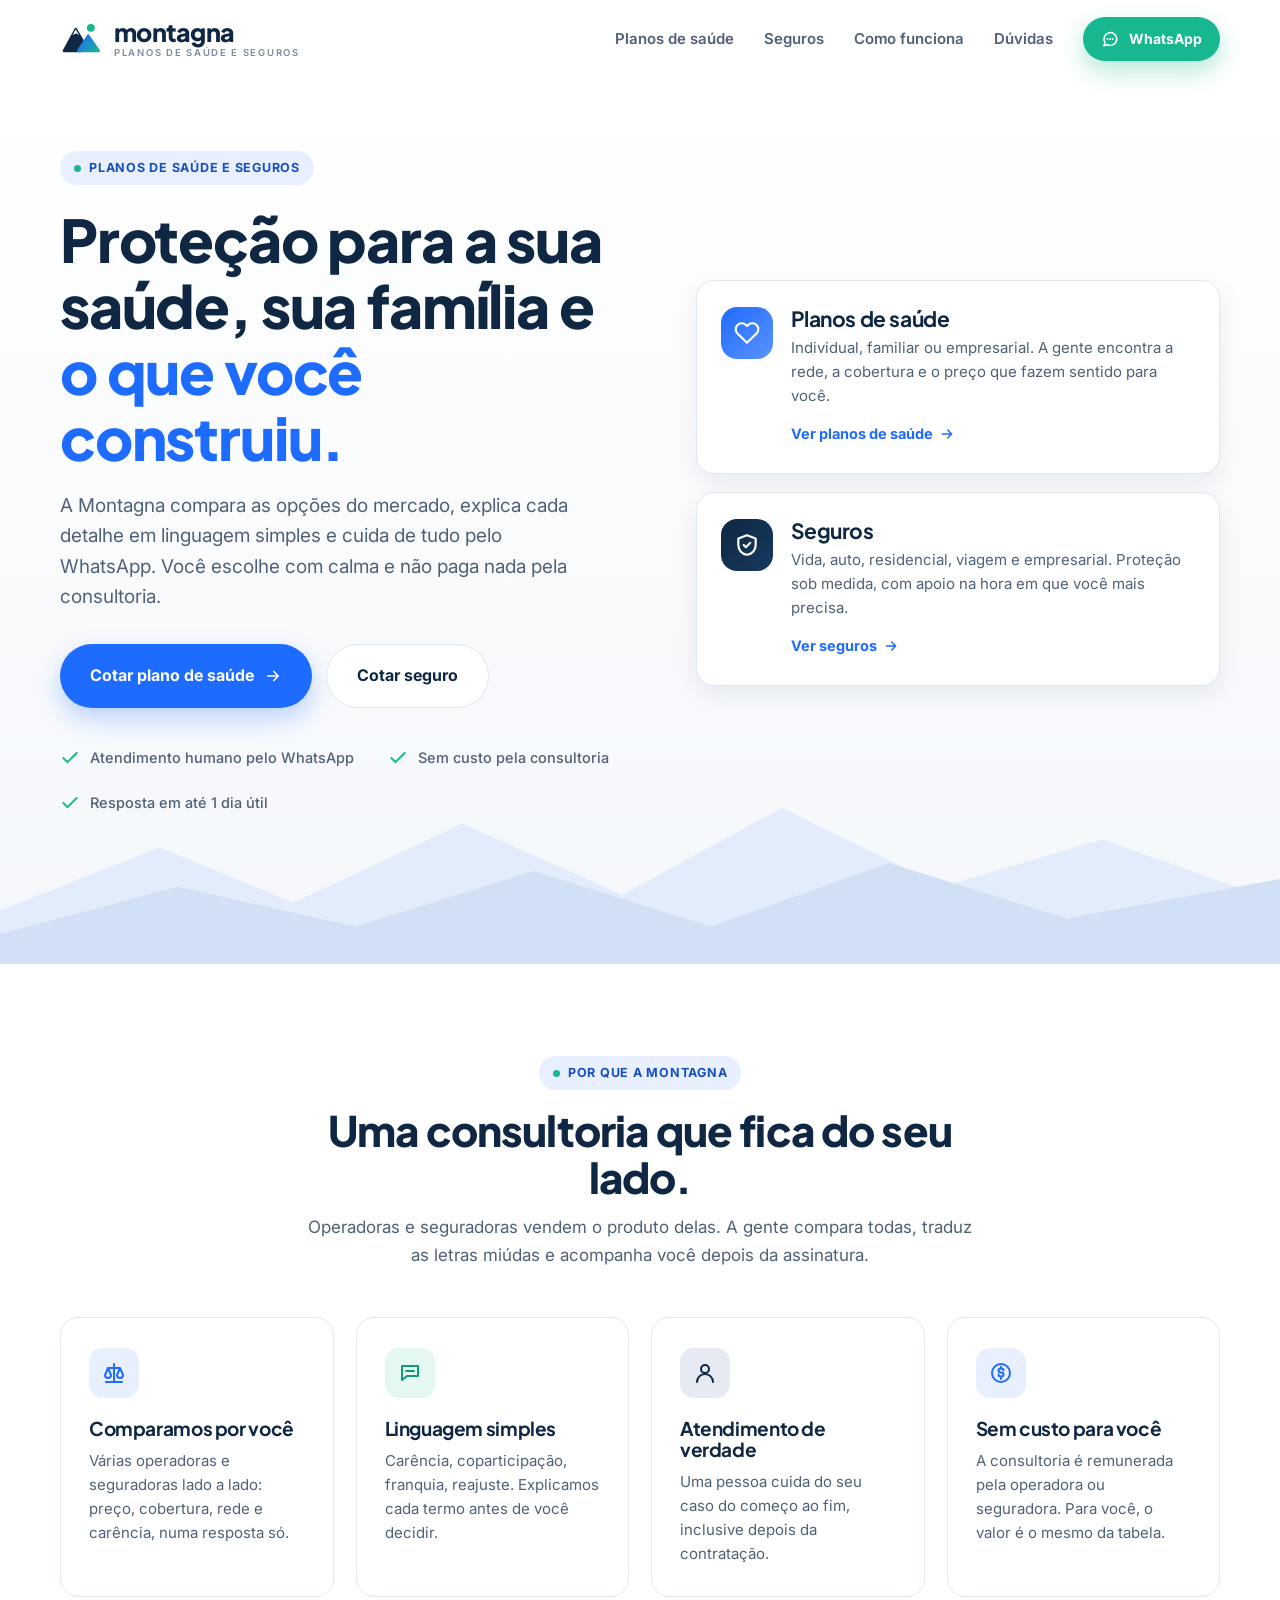
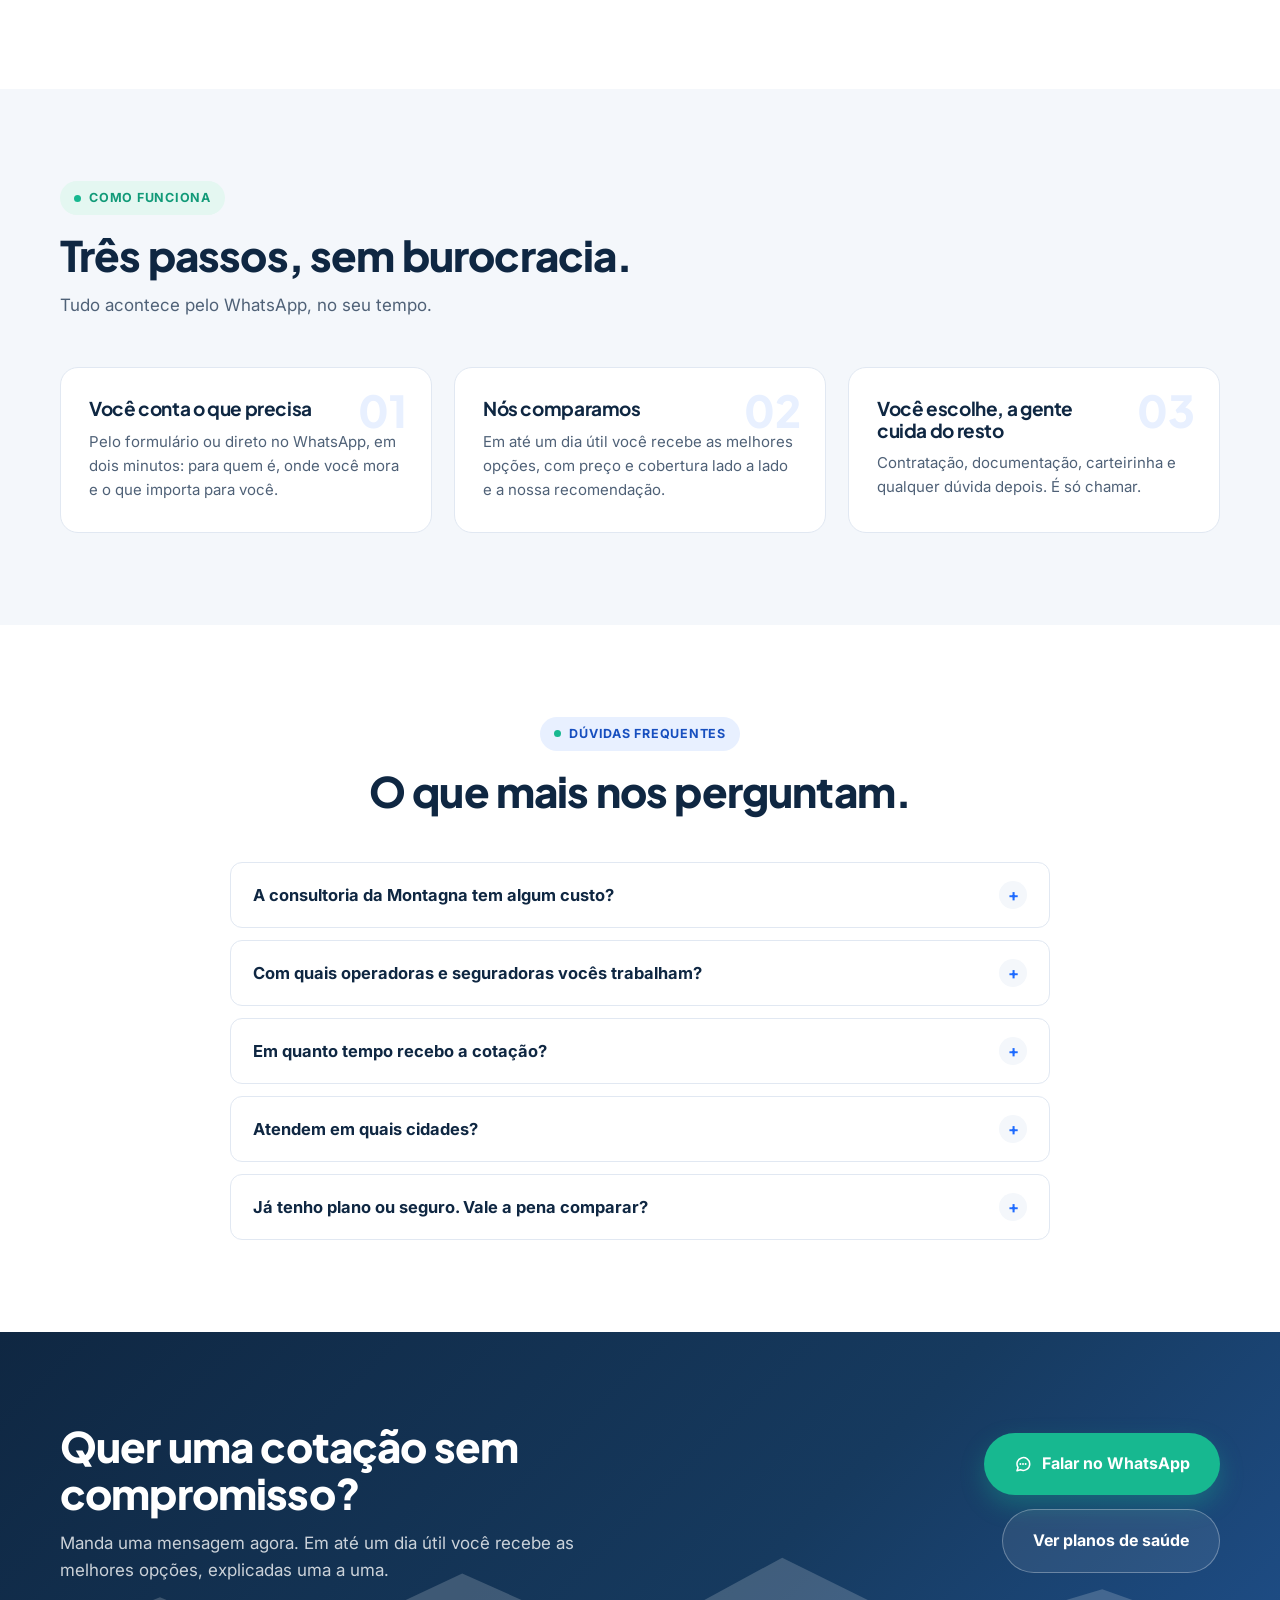
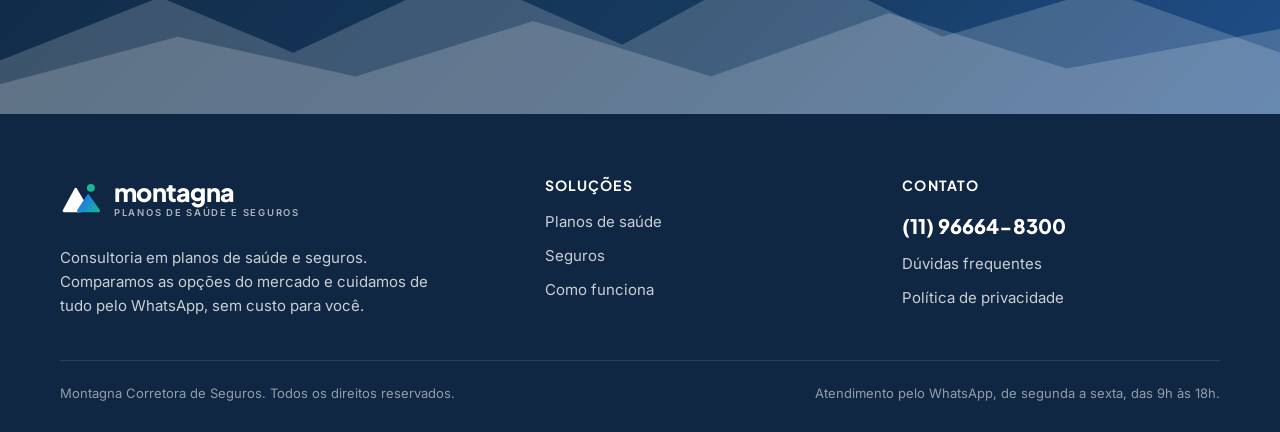
==== index.html @ b4730256 "Site da Montagna: home, planos de saude, seguros, privacidade e logo Site de vendas de planos de sau" ====
<!DOCTYPE html>
<html lang="pt-BR">
<head>
  <meta charset="UTF-8">
  <meta name="viewport" content="width=device-width, initial-scale=1">
  <title>Montagna | Planos de saúde e seguros</title>
  <meta name="description" content="A Montagna compara planos de saúde e seguros das principais operadoras e seguradoras, explica cada detalhe e cuida de tudo pelo WhatsApp. Sem custo pela consultoria.">
  <link rel="icon" href="favicon.svg" type="image/svg+xml">
  <meta property="og:type" content="website">
  <meta property="og:locale" content="pt_BR">
  <meta property="og:site_name" content="Montagna">
  <meta property="og:title" content="Montagna | Planos de saúde e seguros">
  <meta property="og:description" content="Comparamos as opções do mercado, explicamos cada detalhe e cuidamos de tudo pelo WhatsApp. Sem custo pela consultoria.">
  <meta property="og:image" content="img/og.png">
  <link rel="preconnect" href="https://fonts.googleapis.com">
  <link rel="preconnect" href="https://fonts.gstatic.com" crossorigin>
  <link href="https://fonts.googleapis.com/css2?family=Plus+Jakarta+Sans:wght@600;700;800&family=Inter:wght@400;500;600;700&display=swap" rel="stylesheet">
  <link rel="stylesheet" href="estilo.css">
</head>
<body>

<svg width="0" height="0" style="position:absolute" aria-hidden="true">
  <defs>
    <linearGradient id="mg" x1="30" y1="26" x2="60" y2="52" gradientUnits="userSpaceOnUse"><stop offset="0" stop-color="#1E6BFF"/><stop offset="1" stop-color="#17B890"/></linearGradient>
    <symbol id="marca" viewBox="0 0 64 64"><circle cx="47" cy="15" r="6" fill="#17B890"/><path d="M6 50 L24 17 L38 41 L32 50 Z" fill="currentColor" stroke="currentColor" stroke-width="4" stroke-linejoin="round"/><path d="M28 50 L43 27 L59 50 Z" fill="url(#mg)" stroke="url(#mg)" stroke-width="4" stroke-linejoin="round"/><path d="M24 17 L29 26 L24.5 23.5 L19 26 Z" fill="#FFFFFF" opacity="0.92"/></symbol>
    <symbol id="i-check" viewBox="0 0 24 24"><path d="M20 6 9 17l-5-5" fill="none" stroke="currentColor" stroke-width="2.4" stroke-linecap="round" stroke-linejoin="round"/></symbol>
    <symbol id="i-seta" viewBox="0 0 24 24"><path d="M5 12h14M13 6l6 6-6 6" fill="none" stroke="currentColor" stroke-width="2.2" stroke-linecap="round" stroke-linejoin="round"/></symbol>
    <symbol id="i-chat" viewBox="0 0 24 24"><path d="M21 12a8.5 8.5 0 0 1-12.4 7.6L4 21l1.4-4.3A8.5 8.5 0 1 1 21 12z" fill="none" stroke="currentColor" stroke-width="2" stroke-linecap="round" stroke-linejoin="round"/><path d="M8.5 12h.01M12 12h.01M15.5 12h.01" stroke="currentColor" stroke-width="2.6" stroke-linecap="round"/></symbol>
    <symbol id="i-coracao" viewBox="0 0 24 24"><path d="M20.8 4.6a5.5 5.5 0 0 0-7.8 0L12 5.6l-1-1a5.5 5.5 0 0 0-7.8 7.8l1 1L12 21l7.8-7.6 1-1a5.5 5.5 0 0 0 0-7.8z" fill="none" stroke="currentColor" stroke-width="2" stroke-linecap="round" stroke-linejoin="round"/></symbol>
    <symbol id="i-escudo" viewBox="0 0 24 24"><path d="M12 3l8 3v6c0 5-3.5 8.5-8 9-4.5-.5-8-4-8-9V6z" fill="none" stroke="currentColor" stroke-width="2" stroke-linejoin="round"/><path d="M9 12l2 2 4-4" fill="none" stroke="currentColor" stroke-width="2" stroke-linecap="round" stroke-linejoin="round"/></symbol>
    <symbol id="i-balanca" viewBox="0 0 24 24"><path d="M12 3v18M4 21h16M6 7h12M6 7l-3 7a3 3 0 0 0 6 0zM18 7l-3 7a3 3 0 0 0 6 0z" fill="none" stroke="currentColor" stroke-width="2" stroke-linecap="round" stroke-linejoin="round"/></symbol>
    <symbol id="i-fala" viewBox="0 0 24 24"><path d="M4 5h16v10H9l-5 4z" fill="none" stroke="currentColor" stroke-width="2" stroke-linejoin="round"/><path d="M8 10h8" stroke="currentColor" stroke-width="2" stroke-linecap="round"/></symbol>
    <symbol id="i-pessoa" viewBox="0 0 24 24"><circle cx="12" cy="8" r="4" fill="none" stroke="currentColor" stroke-width="2"/><path d="M4 21a8 8 0 0 1 16 0" fill="none" stroke="currentColor" stroke-width="2" stroke-linecap="round"/></symbol>
    <symbol id="i-moeda" viewBox="0 0 24 24"><circle cx="12" cy="12" r="9" fill="none" stroke="currentColor" stroke-width="2"/><path d="M14.5 9.5c0-1.1-1.1-2-2.5-2s-2.5.9-2.5 2 1.1 2 2.5 2 2.5.9 2.5 2-1.1 2-2.5 2-2.5-.9-2.5-2M12 6v1.5M12 16.5V18" fill="none" stroke="currentColor" stroke-width="2" stroke-linecap="round"/></symbol>
  </defs>
</svg>

<header class="topo" id="topo">
  <div class="dentro topo-dentro">
    <a class="logo" href="index.html" aria-label="Montagna, início"><svg class="logo-marca"><use href="#marca"/></svg><span class="logo-nome">montagna<small>planos de saúde e seguros</small></span></a>
    <nav class="menu" id="menu" aria-label="Principal">
      <a href="planos-de-saude.html">Planos de saúde</a>
      <a href="seguros.html">Seguros</a>
      <a href="#como-funciona">Como funciona</a>
      <a href="#duvidas">Dúvidas</a>
      <a class="botao botao-verde" href="#" data-whats data-mensagem="Olá! Vim pelo site da Montagna e quero uma cotação."><svg><use href="#i-chat"/></svg>WhatsApp</a>
    </nav>
    <button class="menu-botao" id="menuBotao" aria-expanded="false" aria-controls="menu" aria-label="Abrir menu"><span></span><span></span><span></span></button>
  </div>
</header>

<main>
  <section class="abertura">
    <div class="dentro abertura-dentro">
      <div>
        <span class="etiqueta">Planos de saúde e seguros</span>
        <h1>Proteção para a sua saúde, sua família e <em>o que você construiu.</em></h1>
        <p class="apoio">A Montagna compara as opções do mercado, explica cada detalhe em linguagem simples e cuida de tudo pelo WhatsApp. Você escolhe com calma e não paga nada pela consultoria.</p>
        <div class="acoes">
          <a class="botao botao-azul botao-grande" href="planos-de-saude.html">Cotar plano de saúde <svg><use href="#i-seta"/></svg></a>
          <a class="botao botao-claro botao-grande" href="seguros.html">Cotar seguro</a>
        </div>
        <div class="provas">
          <span class="prova"><svg><use href="#i-check"/></svg>Atendimento humano pelo WhatsApp</span>
          <span class="prova"><svg><use href="#i-check"/></svg>Sem custo pela consultoria</span>
          <span class="prova"><svg><use href="#i-check"/></svg>Resposta em até 1 dia útil</span>
        </div>
      </div>
      <div class="caminhos">
        <a class="caminho saude sobe" href="planos-de-saude.html">
          <span class="caminho-icone"><svg><use href="#i-coracao"/></svg></span>
          <h3>Planos de saúde</h3>
          <p>Individual, familiar ou empresarial. A gente encontra a rede, a cobertura e o preço que fazem sentido para você.</p>
          <span class="ir">Ver planos de saúde <svg><use href="#i-seta"/></svg></span>
        </a>
        <a class="caminho seguros sobe" href="seguros.html">
          <span class="caminho-icone"><svg><use href="#i-escudo"/></svg></span>
          <h3>Seguros</h3>
          <p>Vida, auto, residencial, viagem e empresarial. Proteção sob medida, com apoio na hora em que você mais precisa.</p>
          <span class="ir">Ver seguros <svg><use href="#i-seta"/></svg></span>
        </a>
      </div>
    </div>
    <svg class="montanhas" viewBox="0 0 1440 240" preserveAspectRatio="none" aria-hidden="true"><path d="M0 240V170L180 90l150 70 190-100 180 90 180-110 180 100 180-60 200 80v80z" fill="#E3ECFA"/><path d="M0 240v-40l200-60 200 50 200-70 200 70 200-80 200 70 240-50v110z" fill="#D2E0F6"/></svg>
  </section>

  <section class="secao" id="por-que">
    <div class="dentro">
      <div class="cabeca centro sobe">
        <span class="etiqueta">Por que a Montagna</span>
        <h2>Uma consultoria que fica do seu lado.</h2>
        <p>Operadoras e seguradoras vendem o produto delas. A gente compara todas, traduz as letras miúdas e acompanha você depois da assinatura.</p>
      </div>
      <div class="grade-4">
        <article class="cartao sobe"><span class="cartao-icone"><svg><use href="#i-balanca"/></svg></span><h3>Comparamos por você</h3><p>Várias operadoras e seguradoras lado a lado: preço, cobertura, rede e carência, numa resposta só.</p></article>
        <article class="cartao sobe"><span class="cartao-icone verde"><svg><use href="#i-fala"/></svg></span><h3>Linguagem simples</h3><p>Carência, coparticipação, franquia, reajuste. Explicamos cada termo antes de você decidir.</p></article>
        <article class="cartao sobe"><span class="cartao-icone navy"><svg><use href="#i-pessoa"/></svg></span><h3>Atendimento de verdade</h3><p>Uma pessoa cuida do seu caso do começo ao fim, inclusive depois da contratação.</p></article>
        <article class="cartao sobe"><span class="cartao-icone"><svg><use href="#i-moeda"/></svg></span><h3>Sem custo para você</h3><p>A consultoria é remunerada pela operadora ou seguradora. Para você, o valor é o mesmo da tabela.</p></article>
      </div>
    </div>
  </section>

  <section class="secao neve" id="como-funciona">
    <div class="dentro">
      <div class="cabeca sobe">
        <span class="etiqueta verde">Como funciona</span>
        <h2>Três passos, sem burocracia.</h2>
        <p>Tudo acontece pelo WhatsApp, no seu tempo.</p>
      </div>
      <div class="passos">
        <article class="passo sobe"><h3>Você conta o que precisa</h3><p>Pelo formulário ou direto no WhatsApp, em dois minutos: para quem é, onde você mora e o que importa para você.</p></article>
        <article class="passo sobe"><h3>Nós comparamos</h3><p>Em até um dia útil você recebe as melhores opções, com preço e cobertura lado a lado e a nossa recomendação.</p></article>
        <article class="passo sobe"><h3>Você escolhe, a gente cuida do resto</h3><p>Contratação, documentação, carteirinha e qualquer dúvida depois. É só chamar.</p></article>
      </div>
    </div>
  </section>

  <section class="secao" id="duvidas">
    <div class="dentro">
      <div class="cabeca centro sobe">
        <span class="etiqueta">Dúvidas frequentes</span>
        <h2>O que mais nos perguntam.</h2>
      </div>
      <div class="faq sobe">
        <details><summary>A consultoria da Montagna tem algum custo?</summary><p>Não. Somos remunerados pela operadora ou seguradora quando você contrata, e o valor para você é o mesmo da tabela. Comparar, tirar dúvidas e receber a cotação não custa nada.</p></details>
        <details><summary>Com quais operadoras e seguradoras vocês trabalham?</summary><p>Com as principais do mercado, nacionais e regionais. Na cotação mostramos as que fazem sentido para a sua cidade, o seu perfil e o seu orçamento.</p></details>
        <details><summary>Em quanto tempo recebo a cotação?</summary><p>Em até um dia útil depois que você manda as informações. Casos empresariais com muitas vidas podem levar um pouco mais, e avisamos antes.</p></details>
        <details><summary>Atendem em quais cidades?</summary><p>O atendimento é pelo WhatsApp, para todo o Brasil. As opções de plano de saúde dependem da rede disponível na sua região, e isso já entra na comparação.</p></details>
        <details><summary>Já tenho plano ou seguro. Vale a pena comparar?</summary><p>Quase sempre. Em plano de saúde a portabilidade de carências permite trocar sem cumprir tudo de novo, e em seguros a renovação é o melhor momento para cotar em outras seguradoras.</p></details>
      </div>
    </div>
  </section>

  <section class="chamada">
    <div class="dentro chamada-dentro">
      <div>
        <h2>Quer uma cotação sem compromisso?</h2>
        <p>Manda uma mensagem agora. Em até um dia útil você recebe as melhores opções, explicadas uma a uma.</p>
      </div>
      <div class="acoes">
        <a class="botao botao-verde botao-grande" href="#" data-whats data-mensagem="Olá! Vim pelo site da Montagna e quero uma cotação."><svg><use href="#i-chat"/></svg>Falar no WhatsApp</a>
        <a class="botao botao-claro botao-grande" href="planos-de-saude.html">Ver planos de saúde</a>
      </div>
    </div>
    <svg class="montanhas" viewBox="0 0 1440 240" preserveAspectRatio="none" aria-hidden="true"><path d="M0 240V170L180 90l150 70 190-100 180 90 180-110 180 100 180-60 200 80v80z" fill="#fff"/><path d="M0 240v-40l200-60 200 50 200-70 200 70 200-80 200 70 240-50v110z" fill="#fff"/></svg>
  </section>
</main>

<footer class="rodape">
  <div class="dentro">
    <div class="rodape-dentro">
      <div class="rodape-marca">
        <a class="logo clara" href="index.html" aria-label="Montagna, início"><svg class="logo-marca" style="color:#fff"><use href="#marca"/></svg><span class="logo-nome">montagna<small>planos de saúde e seguros</small></span></a>
        <p>Consultoria em planos de saúde e seguros. Comparamos as opções do mercado e cuidamos de tudo pelo WhatsApp, sem custo para você.</p>
      </div>
      <div class="rodape-col">
        <h4>Soluções</h4>
        <a href="planos-de-saude.html">Planos de saúde</a>
        <a href="seguros.html">Seguros</a>
        <a href="index.html#como-funciona">Como funciona</a>
      </div>
      <div class="rodape-col">
        <h4>Contato</h4>
        <a class="tel" href="#" data-whats data-mensagem="Olá! Vim pelo site da Montagna." data-telefone>(11) 96664-8300</a>
        <a href="index.html#duvidas">Dúvidas frequentes</a>
        <a href="privacidade.html">Política de privacidade</a>
      </div>
    </div>
    <div class="rodape-pe">
      <p>Montagna Corretora de Seguros. Todos os direitos reservados.</p>
      <p>Atendimento pelo WhatsApp, de segunda a sexta, das 9h às 18h.</p>
    </div>
  </div>
</footer>

<a class="whats-fixo" href="#" data-whats data-mensagem="Olá! Vim pelo site da Montagna e quero uma cotação." aria-label="Falar no WhatsApp"><svg><use href="#i-chat"/></svg><span>Falar no WhatsApp</span></a>

<script src="script.js" defer></script>
</body>
</html>
---- estilo.css ----
/* Montagna: planos de saude e seguros. Folha unica para as quatro paginas.
   Paleta: montanha (navy) para confianca, azul para o ceu, verde-agua para o "sim" (WhatsApp, acoes). */
:root {
  --navy: #0F2742;
  --navy-2: #163A5F;
  --azul: #1E6BFF;
  --azul-escuro: #174FBF;
  --azul-claro: #E8F0FF;
  --verde: #17B890;
  --verde-escuro: #119A78;
  --verde-claro: #E4F7F1;
  --neve: #F4F7FB;
  --branco: #FFFFFF;
  --texto: #122033;
  --texto-2: #4F6177;
  --texto-3: #7C8BA0;
  --linha: #E1E8F2;
  --raio: 18px;
  --raio-p: 12px;
  --sombra: 0 20px 50px rgba(15, 39, 66, 0.10);
  --sombra-p: 0 8px 24px rgba(15, 39, 66, 0.08);
  --largura: 1160px;
  --titulo: 'Plus Jakarta Sans', system-ui, sans-serif;
  --corpo: 'Inter', system-ui, sans-serif;
}
* { box-sizing: border-box; }
html { scroll-behavior: smooth; -webkit-text-size-adjust: 100%; }
body { margin: 0; font-family: var(--corpo); color: var(--texto); background: var(--branco); line-height: 1.6; overflow-x: hidden; }
img, svg { display: block; max-width: 100%; }
a { color: inherit; }
h1, h2, h3, h4 { font-family: var(--titulo); letter-spacing: -0.02em; line-height: 1.12; margin: 0; }
p { margin: 0; }
.dentro { width: min(var(--largura), calc(100% - 40px)); margin: 0 auto; }
.visualmente-oculto { position: absolute; width: 1px; height: 1px; overflow: hidden; clip: rect(0 0 0 0); white-space: nowrap; }

/* ---------- botoes ---------- */
.botao { display: inline-flex; align-items: center; justify-content: center; gap: 10px; padding: 15px 24px; border-radius: 999px; font-weight: 700; font-size: 15px; text-decoration: none; border: 0; cursor: pointer; font-family: var(--corpo); transition: transform 0.2s ease, box-shadow 0.2s ease, background 0.2s ease; white-space: nowrap; }
.botao svg { width: 18px; height: 18px; }
.botao:hover { transform: translateY(-2px); }
.botao-verde { background: var(--verde); color: #fff; box-shadow: 0 10px 24px rgba(23, 184, 144, 0.32); }
.botao-verde:hover { background: var(--verde-escuro); }
.botao-azul { background: var(--azul); color: #fff; box-shadow: 0 10px 24px rgba(30, 107, 255, 0.28); }
.botao-azul:hover { background: var(--azul-escuro); }
.botao-navy { background: var(--navy); color: #fff; }
.botao-navy:hover { background: var(--navy-2); }
.botao-claro { background: var(--branco); color: var(--navy); border: 1.5px solid var(--linha); }
.botao-claro:hover { border-color: var(--azul); color: var(--azul); }
.botao-grande { padding: 18px 30px; font-size: 16px; }

/* ---------- topo ---------- */
.topo { position: sticky; top: 0; z-index: 50; background: rgba(255, 255, 255, 0.88); backdrop-filter: blur(14px); -webkit-backdrop-filter: blur(14px); border-bottom: 1px solid transparent; transition: border-color 0.3s ease; }
.topo.rolou { border-bottom-color: var(--linha); }
.topo-dentro { display: flex; align-items: center; justify-content: space-between; gap: 24px; height: 78px; }
.logo { display: inline-flex; align-items: center; gap: 12px; text-decoration: none; color: var(--navy); }
.logo-marca { width: 42px; height: 42px; flex: none; }
.logo-nome { font-family: var(--titulo); font-weight: 800; font-size: 25px; letter-spacing: -0.03em; line-height: 1; display: flex; flex-direction: column; gap: 3px; }
.logo-nome small { font-family: var(--corpo); font-weight: 600; font-size: 9.5px; letter-spacing: 0.18em; text-transform: uppercase; color: var(--texto-3); }
.logo.clara { color: #fff; } .logo.clara .logo-nome small { color: rgba(255, 255, 255, 0.65); }
.menu { display: flex; align-items: center; gap: 30px; }
.menu > a:not(.botao) { text-decoration: none; font-weight: 600; font-size: 15px; color: var(--texto-2); padding: 6px 0; position: relative; }
.menu > a:not(.botao)::after { content: ''; position: absolute; left: 0; right: 0; bottom: 0; height: 2px; border-radius: 2px; background: var(--azul); transform: scaleX(0); transition: transform 0.25s ease; transform-origin: left; }
.menu > a:not(.botao):hover::after, .menu > a.ativo::after { transform: scaleX(1); }
.menu > a.ativo { color: var(--navy); }
.menu .botao { padding: 11px 18px; font-size: 14px; }
.menu-botao { display: none; width: 44px; height: 44px; border: 1.5px solid var(--linha); background: #fff; border-radius: 12px; cursor: pointer; flex-direction: column; align-items: center; justify-content: center; gap: 5px; }
.menu-botao span { width: 20px; height: 2px; background: var(--navy); border-radius: 2px; transition: 0.3s ease; }
.menu-botao[aria-expanded="true"] span:nth-child(1) { transform: translateY(7px) rotate(45deg); }
.menu-botao[aria-expanded="true"] span:nth-child(2) { opacity: 0; }
.menu-botao[aria-expanded="true"] span:nth-child(3) { transform: translateY(-7px) rotate(-45deg); }

/* ---------- abertura ---------- */
.abertura { position: relative; background: linear-gradient(180deg, #FFFFFF 0%, var(--neve) 100%); overflow: hidden; }
.abertura-dentro { display: grid; grid-template-columns: 1.05fr 0.95fr; gap: 56px; align-items: center; padding: 72px 0 150px; position: relative; z-index: 2; }
.etiqueta { display: inline-flex; align-items: center; gap: 8px; padding: 7px 14px; border-radius: 999px; background: var(--azul-claro); color: var(--azul-escuro); font-weight: 700; font-size: 12.5px; letter-spacing: 0.06em; text-transform: uppercase; }
.etiqueta::before { content: ''; width: 7px; height: 7px; border-radius: 50%; background: var(--verde); }
.etiqueta.verde { background: var(--verde-claro); color: var(--verde-escuro); }
.abertura h1 { font-size: clamp(38px, 4.6vw, 60px); font-weight: 800; margin: 22px 0 20px; color: var(--navy); }
.abertura h1 em { font-style: normal; color: var(--azul); }
.abertura .apoio { font-size: 19px; color: var(--texto-2); max-width: 540px; }
.acoes { display: flex; flex-wrap: wrap; gap: 14px; margin-top: 32px; }
.provas { display: flex; flex-wrap: wrap; gap: 22px 34px; margin-top: 38px; }
.prova { display: flex; align-items: center; gap: 10px; font-size: 14.5px; color: var(--texto-2); font-weight: 500; }
.prova svg { width: 20px; height: 20px; color: var(--verde); flex: none; }
.montanhas { position: absolute; left: 0; right: 0; bottom: -2px; width: 100%; height: 190px; z-index: 1; pointer-events: none; }

/* cartoes de caminho na home */
.caminhos { display: grid; gap: 18px; }
.caminho { position: relative; display: block; text-decoration: none; color: inherit; background: #fff; border: 1.5px solid var(--linha); border-radius: var(--raio); padding: 26px 26px 26px 94px; box-shadow: var(--sombra-p); transition: transform 0.25s ease, box-shadow 0.25s ease, border-color 0.25s ease; }
.caminho:hover { transform: translateY(-4px); box-shadow: var(--sombra); border-color: transparent; }
.caminho-icone { position: absolute; left: 24px; top: 26px; width: 52px; height: 52px; border-radius: 16px; display: grid; place-items: center; color: #fff; }
.caminho-icone svg { width: 26px; height: 26px; }
.caminho.saude .caminho-icone { background: linear-gradient(135deg, var(--azul), #5B93FF); }
.caminho.seguros .caminho-icone { background: linear-gradient(135deg, var(--navy), var(--navy-2)); }
.caminho h3 { font-size: 21px; color: var(--navy); margin-bottom: 6px; }
.caminho p { color: var(--texto-2); font-size: 15px; }
.caminho .ir { display: inline-flex; align-items: center; gap: 6px; margin-top: 14px; font-weight: 700; color: var(--azul); font-size: 14.5px; }
.caminho .ir svg { width: 16px; height: 16px; transition: transform 0.25s ease; }
.caminho:hover .ir svg { transform: translateX(4px); }

/* ---------- secoes ---------- */
.secao { padding: 92px 0; }
.secao.neve { background: var(--neve); }
.cabeca { max-width: 680px; margin-bottom: 48px; }
.cabeca.centro { margin-left: auto; margin-right: auto; text-align: center; }
.cabeca h2 { font-size: clamp(28px, 3.4vw, 42px); font-weight: 800; color: var(--navy); margin: 16px 0 14px; }
.cabeca p { font-size: 17px; color: var(--texto-2); }
.grade-3 { display: grid; grid-template-columns: repeat(3, 1fr); gap: 22px; }
.grade-4 { display: grid; grid-template-columns: repeat(4, 1fr); gap: 22px; }
.grade-2 { display: grid; grid-template-columns: repeat(2, 1fr); gap: 22px; }
.cartao { background: #fff; border: 1.5px solid var(--linha); border-radius: var(--raio); padding: 30px 28px; transition: transform 0.25s ease, box-shadow 0.25s ease; }
.cartao:hover { transform: translateY(-4px); box-shadow: var(--sombra-p); }
.cartao-icone { width: 50px; height: 50px; border-radius: 14px; background: var(--azul-claro); color: var(--azul); display: grid; place-items: center; margin-bottom: 20px; }
.cartao-icone.verde { background: var(--verde-claro); color: var(--verde-escuro); }
.cartao-icone.navy { background: #E6EBF3; color: var(--navy); }
.cartao-icone svg { width: 24px; height: 24px; }
.cartao h3 { font-size: 19px; color: var(--navy); margin-bottom: 10px; }
.cartao p { color: var(--texto-2); font-size: 15px; }
.cartao ul { margin: 14px 0 0; padding-left: 18px; color: var(--texto-2); font-size: 14.5px; }
.cartao li + li { margin-top: 6px; }
.cartao .tag { display: inline-block; margin-top: 16px; padding: 5px 10px; border-radius: 8px; background: var(--neve); color: var(--texto-2); font-size: 12.5px; font-weight: 600; }

/* passos */
.passos { display: grid; grid-template-columns: repeat(3, 1fr); gap: 22px; counter-reset: passo; }
.passo { position: relative; padding: 30px 28px 30px; background: #fff; border-radius: var(--raio); border: 1.5px solid var(--linha); }
.passo::before { counter-increment: passo; content: counter(passo, decimal-leading-zero); font-family: var(--titulo); font-weight: 800; font-size: 44px; line-height: 1; color: var(--azul-claro); position: absolute; right: 24px; top: 20px; }
.passo h3 { font-size: 19px; color: var(--navy); margin-bottom: 10px; position: relative; padding-right: 72px; }
.passo p { color: var(--texto-2); font-size: 15px; position: relative; }

/* faq */
.faq { max-width: 820px; margin: 0 auto; display: flex; flex-direction: column; gap: 12px; }
.faq details { background: #fff; border: 1.5px solid var(--linha); border-radius: var(--raio-p); padding: 0 22px; }
.faq summary { list-style: none; cursor: pointer; display: flex; justify-content: space-between; align-items: center; gap: 16px; padding: 18px 0; font-weight: 700; font-size: 16.5px; color: var(--navy); }
.faq summary::-webkit-details-marker { display: none; }
.faq summary::after { content: '+'; width: 28px; height: 28px; border-radius: 50%; background: var(--neve); display: grid; place-items: center; color: var(--azul); font-weight: 700; flex: none; transition: transform 0.25s ease; }
.faq details[open] summary::after { content: '\2212'; transform: rotate(180deg); }
.faq details p { padding: 0 0 20px; color: var(--texto-2); font-size: 15.5px; }

/* chamada final */
.chamada { position: relative; overflow: hidden; background: linear-gradient(135deg, var(--navy) 0%, var(--navy-2) 60%, #1F4F8A 100%); color: #fff; }
.chamada-dentro { position: relative; z-index: 2; padding: 90px 0 130px; display: grid; grid-template-columns: 1.2fr 0.8fr; gap: 40px; align-items: center; }
.chamada h2 { font-size: clamp(28px, 3.4vw, 42px); font-weight: 800; }
.chamada p { margin-top: 14px; font-size: 17px; color: rgba(255, 255, 255, 0.78); max-width: 520px; }
.chamada .acoes { justify-content: flex-end; margin-top: 0; }
.chamada .montanhas path { opacity: 0.18; }
.chamada .botao-claro { border-color: rgba(255, 255, 255, 0.3); color: #fff; background: rgba(255, 255, 255, 0.08); }
.chamada .botao-claro:hover { background: rgba(255, 255, 255, 0.16); }

/* ---------- formulario de cotacao ---------- */
.form-cartao { background: #fff; border-radius: 22px; box-shadow: var(--sombra); padding: 30px; border: 1.5px solid var(--linha); position: relative; }
.form-cartao::before { content: ''; position: absolute; left: 30px; right: 30px; top: 0; height: 4px; border-radius: 0 0 6px 6px; background: linear-gradient(90deg, var(--azul), var(--verde)); }
.form-cartao h2 { font-size: 22px; color: var(--navy); margin: 6px 0 6px; }
.form-cartao .nota { font-size: 14px; color: var(--texto-2); margin-bottom: 20px; }
.campo { display: flex; flex-direction: column; gap: 6px; margin-bottom: 14px; }
.campo label { font-size: 13px; font-weight: 700; color: var(--texto); }
.campo input, .campo select, .campo textarea { width: 100%; font: inherit; font-size: 16px; padding: 13px 14px; border: 1.5px solid var(--linha); border-radius: 12px; background: #fff; color: var(--texto); outline: none; transition: border-color 0.2s ease, box-shadow 0.2s ease; }
.campo input:focus, .campo select:focus, .campo textarea:focus { border-color: var(--azul); box-shadow: 0 0 0 4px rgba(30, 107, 255, 0.12); }
.campo input.erro, .campo select.erro { border-color: #E0455A; }
.campo textarea { resize: vertical; min-height: 88px; }
.campos-2 { display: grid; grid-template-columns: 1fr 1fr; gap: 12px; }
.opcoes { display: grid; grid-template-columns: repeat(3, 1fr); gap: 8px; }
.opcao { position: relative; }
.opcao input { position: absolute; opacity: 0; inset: 0; }
.opcao span { display: block; text-align: center; padding: 11px 8px; border: 1.5px solid var(--linha); border-radius: 12px; font-size: 14px; font-weight: 600; color: var(--texto-2); cursor: pointer; transition: 0.2s ease; }
.opcao input:checked + span { border-color: var(--azul); background: var(--azul-claro); color: var(--azul-escuro); }
.opcao input:focus-visible + span { box-shadow: 0 0 0 3px rgba(30, 107, 255, 0.2); }
.form-cartao .botao { width: 100%; margin-top: 6px; }
.form-pe { margin-top: 12px; font-size: 12.5px; color: var(--texto-3); text-align: center; }
.form-ok { display: none; margin-top: 14px; padding: 12px 14px; border-radius: 12px; background: var(--verde-claro); color: var(--verde-escuro); font-weight: 600; font-size: 14px; }
.form-ok.ver { display: block; }

/* paginas de campanha: abertura com formulario */
.abertura.campanha .abertura-dentro { grid-template-columns: 1fr 440px; gap: 48px; padding-top: 56px; }
.lista-check { list-style: none; padding: 0; margin: 26px 0 0; display: grid; gap: 12px; }
.lista-check li { display: flex; gap: 12px; align-items: flex-start; color: var(--texto-2); font-size: 16px; }
.lista-check svg { width: 22px; height: 22px; color: var(--verde); flex: none; margin-top: 1px; }

/* faixa de operadoras / seguradoras (texto, sem logos) */
.faixa { padding: 26px 0; background: #fff; border-top: 1px solid var(--linha); border-bottom: 1px solid var(--linha); }
.faixa-dentro { display: flex; flex-wrap: wrap; gap: 14px 36px; align-items: center; justify-content: center; color: var(--texto-3); font-size: 14px; font-weight: 600; letter-spacing: 0.04em; text-transform: uppercase; }
.faixa-dentro b { color: var(--navy); font-weight: 700; letter-spacing: 0; text-transform: none; font-size: 15px; }

/* comparacao do que avaliamos */
.avaliamos { display: grid; grid-template-columns: 1fr 1fr; gap: 48px; align-items: center; }
.avaliamos .cabeca { margin-bottom: 0; }
.avaliamos-lista { display: grid; gap: 14px; }
.avaliamos-item { display: flex; gap: 16px; padding: 18px 20px; background: #fff; border: 1.5px solid var(--linha); border-radius: var(--raio-p); }
.avaliamos-item b { display: block; color: var(--navy); font-family: var(--titulo); font-size: 16px; margin-bottom: 4px; }
.avaliamos-item span { color: var(--texto-2); font-size: 14.5px; }
.avaliamos-item i { width: 40px; height: 40px; flex: none; border-radius: 12px; background: var(--azul-claro); color: var(--azul); display: grid; place-items: center; font-style: normal; }
.avaliamos-item i svg { width: 20px; height: 20px; }

/* ---------- rodape ---------- */
.rodape { background: var(--navy); color: rgba(255, 255, 255, 0.78); padding: 64px 0 28px; }
.rodape-dentro { display: grid; grid-template-columns: 1.4fr 1fr 1fr; gap: 40px; padding-bottom: 40px; border-bottom: 1px solid rgba(255, 255, 255, 0.12); }
.rodape-marca p { margin-top: 18px; max-width: 380px; font-size: 15px; }
.rodape h4 { color: #fff; font-size: 14px; letter-spacing: 0.08em; text-transform: uppercase; margin-bottom: 16px; }
.rodape-col a { display: block; text-decoration: none; color: rgba(255, 255, 255, 0.78); margin-bottom: 10px; font-size: 15px; }
.rodape-col a:hover { color: #fff; }
.rodape-col .tel { font-family: var(--titulo); font-weight: 800; font-size: 20px; color: #fff; }
.rodape-pe { display: flex; justify-content: space-between; gap: 16px; flex-wrap: wrap; padding-top: 22px; font-size: 13px; color: rgba(255, 255, 255, 0.55); }

/* botao fixo do WhatsApp */
.whats-fixo { position: fixed; right: 20px; bottom: 20px; z-index: 60; display: inline-flex; align-items: center; gap: 10px; padding: 14px 18px; border-radius: 999px; background: var(--verde); color: #fff; text-decoration: none; font-weight: 700; font-size: 15px; box-shadow: 0 14px 30px rgba(23, 184, 144, 0.4); transition: transform 0.2s ease; }
.whats-fixo:hover { transform: translateY(-2px); }
.whats-fixo svg { width: 22px; height: 22px; }
/* some enquanto a abertura (que ja tem o formulario ou os botoes) esta na tela, para nao cobrir nada */
.whats-fixo.escondido { opacity: 0; pointer-events: none; transform: translateY(12px); }
.whats-fixo { transition: transform 0.25s ease, opacity 0.25s ease; }

/* pagina de texto (privacidade) */
.texto-pagina { max-width: 760px; margin: 0 auto; padding: 56px 0 90px; }
.texto-pagina h1 { font-size: clamp(30px, 3.6vw, 42px); color: var(--navy); margin-bottom: 10px; }
.texto-pagina .data { color: var(--texto-3); font-size: 14px; margin-bottom: 36px; }
.texto-pagina h2 { font-size: 21px; color: var(--navy); margin: 34px 0 10px; }
.texto-pagina p, .texto-pagina li { color: var(--texto-2); font-size: 16px; }
.texto-pagina ul { padding-left: 20px; }
.texto-pagina li + li { margin-top: 6px; }

/* ---------- animacao de entrada ---------- */
.sobe { opacity: 0; transform: translateY(14px); transition: opacity 0.6s ease, transform 0.6s ease; }
.sobe.visivel { opacity: 1; transform: none; }
@media (prefers-reduced-motion: reduce) { .sobe { opacity: 1; transform: none; transition: none; } html { scroll-behavior: auto; } }

/* ---------- celular e tablet ---------- */
@media (max-width: 1000px) {
  .abertura-dentro, .abertura.campanha .abertura-dentro { grid-template-columns: 1fr; gap: 36px; padding: 44px 0 120px; }
  .grade-3, .grade-4, .passos { grid-template-columns: 1fr 1fr; }
  .avaliamos { grid-template-columns: 1fr; gap: 28px; }
  .chamada-dentro { grid-template-columns: 1fr; padding: 70px 0 120px; }
  .chamada .acoes { justify-content: flex-start; margin-top: 26px; }
  .rodape-dentro { grid-template-columns: 1fr 1fr; }
  .rodape-marca { grid-column: 1 / -1; }
}
@media (max-width: 760px) {
  .dentro { width: calc(100% - 32px); }
  .topo-dentro { height: 68px; }
  .logo-marca { width: 36px; height: 36px; }
  .logo-nome { font-size: 21px; }
  .logo-nome small { display: none; }
  .menu-botao { display: flex; }
  .menu { position: absolute; left: 16px; right: 16px; top: 76px; flex-direction: column; align-items: stretch; gap: 4px; background: #fff; border: 1.5px solid var(--linha); border-radius: var(--raio); padding: 12px; box-shadow: var(--sombra); opacity: 0; visibility: hidden; transform: translateY(-8px); transition: 0.25s ease; }
  .menu.aberto { opacity: 1; visibility: visible; transform: none; }
  .menu > a:not(.botao) { padding: 12px 10px; font-size: 16px; }
  .menu > a:not(.botao)::after { display: none; }
  .menu .botao { margin-top: 6px; justify-content: center; }
  .abertura-dentro, .abertura.campanha .abertura-dentro { padding: 32px 0 110px; }
  .abertura h1 { font-size: clamp(32px, 9vw, 40px); }
  .abertura .apoio { font-size: 17px; }
  .acoes .botao { width: 100%; }
  .montanhas { height: 110px; }
  .secao { padding: 64px 0; }
  .cabeca { margin-bottom: 30px; }
  .grade-3, .grade-4, .grade-2, .passos { grid-template-columns: 1fr; gap: 14px; }
  .cartao, .passo { padding: 24px 20px; }
  .caminho { padding: 22px 20px 22px 86px; }
  .caminho-icone { left: 20px; top: 22px; width: 48px; height: 48px; }
  .form-cartao { padding: 24px 18px; }
  .campos-2 { grid-template-columns: 1fr; gap: 0; }
  .opcoes { grid-template-columns: 1fr 1fr; }
  .faq summary { font-size: 15.5px; }
  .rodape-dentro { grid-template-columns: 1fr; gap: 28px; }
  .rodape-pe { flex-direction: column; }
  .whats-fixo { right: 14px; bottom: 14px; padding: 13px 15px; }
  .whats-fixo span { display: none; }
  .whats-fixo svg { width: 26px; height: 26px; }
  .faixa-dentro { gap: 10px 20px; font-size: 12.5px; }
}
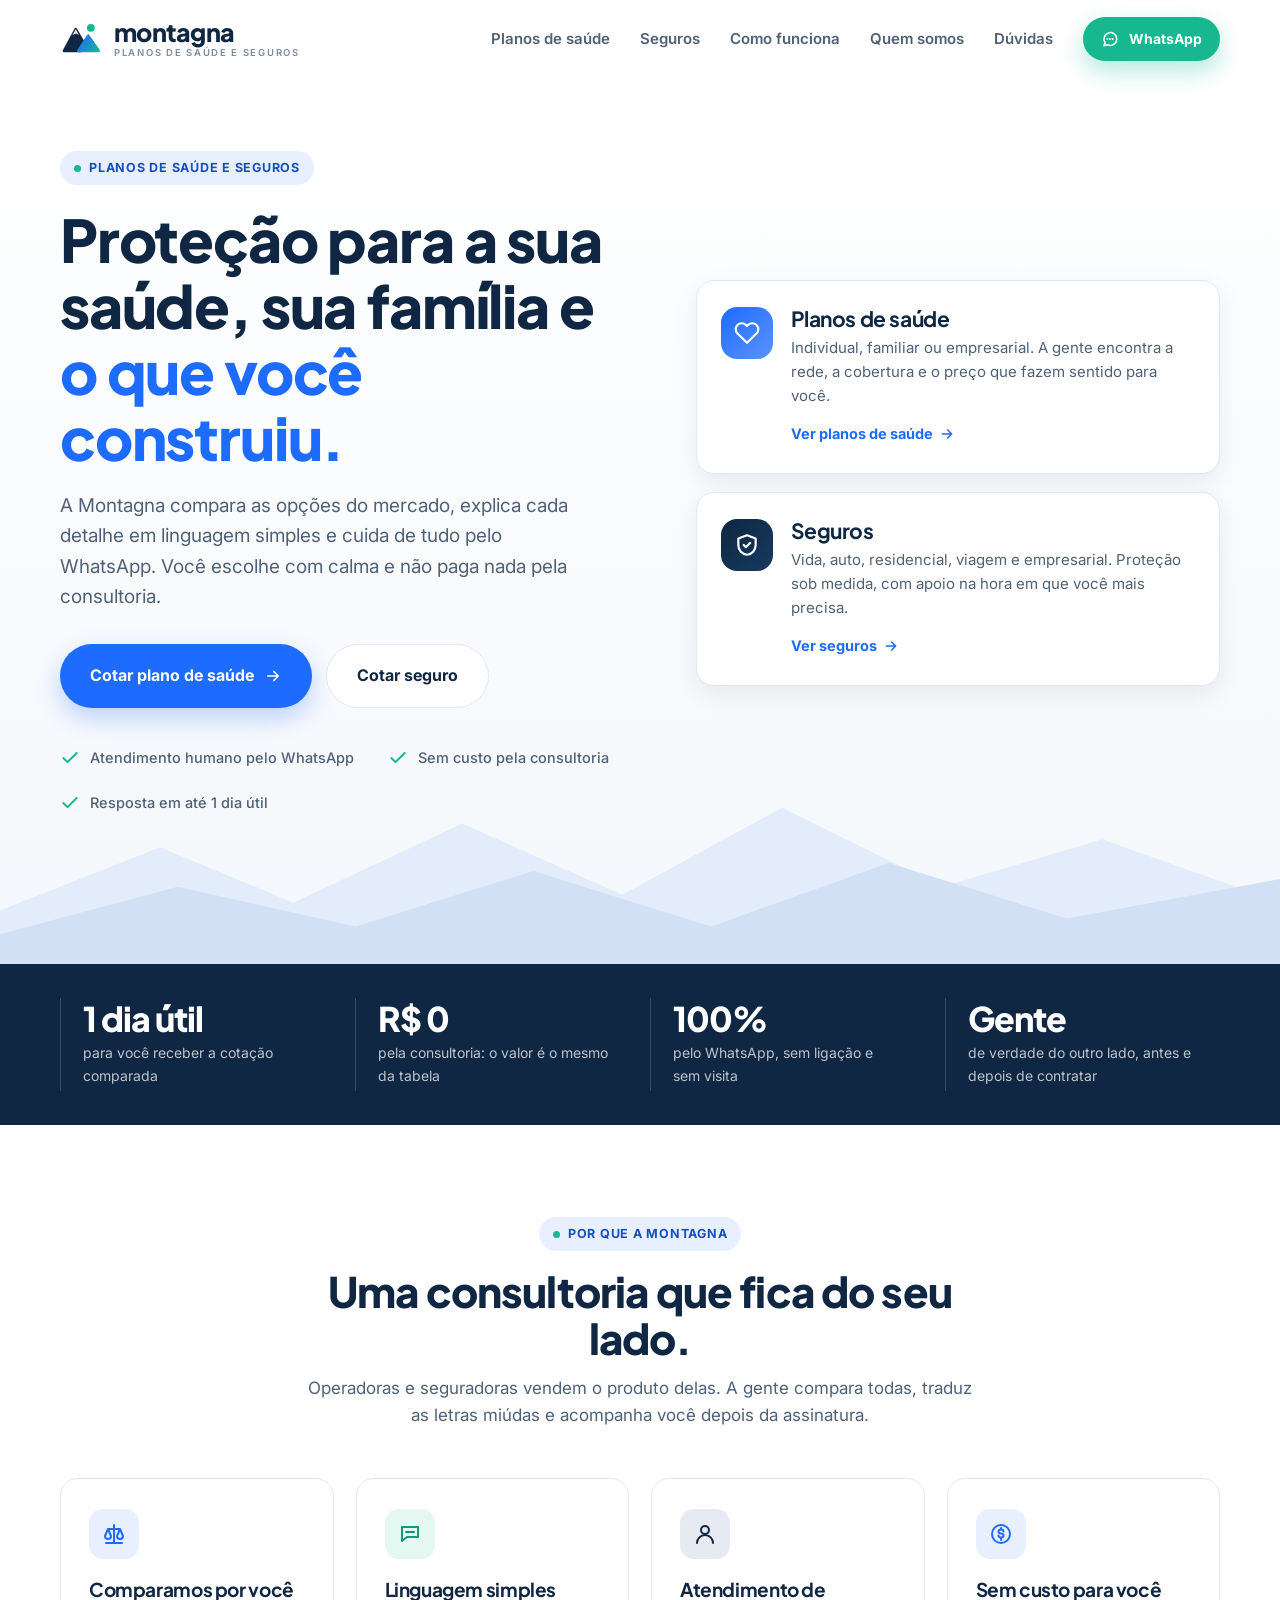
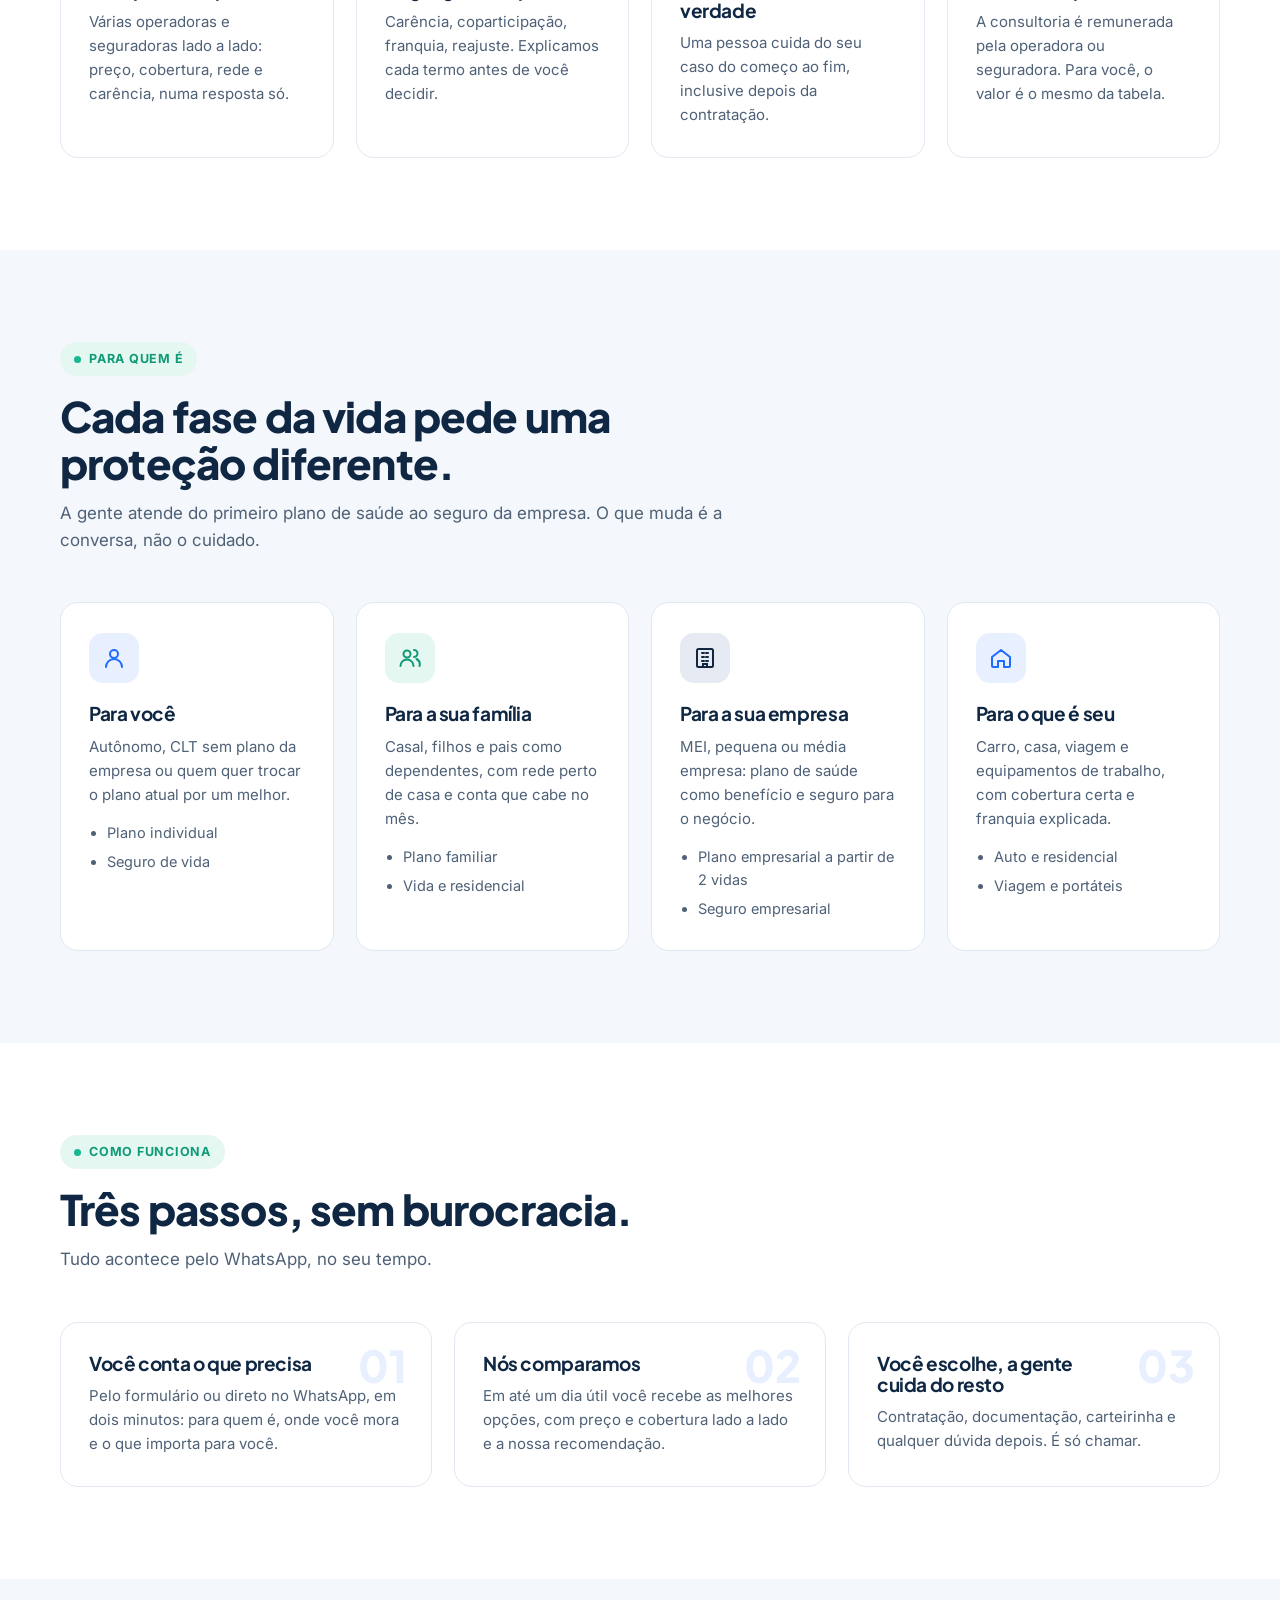
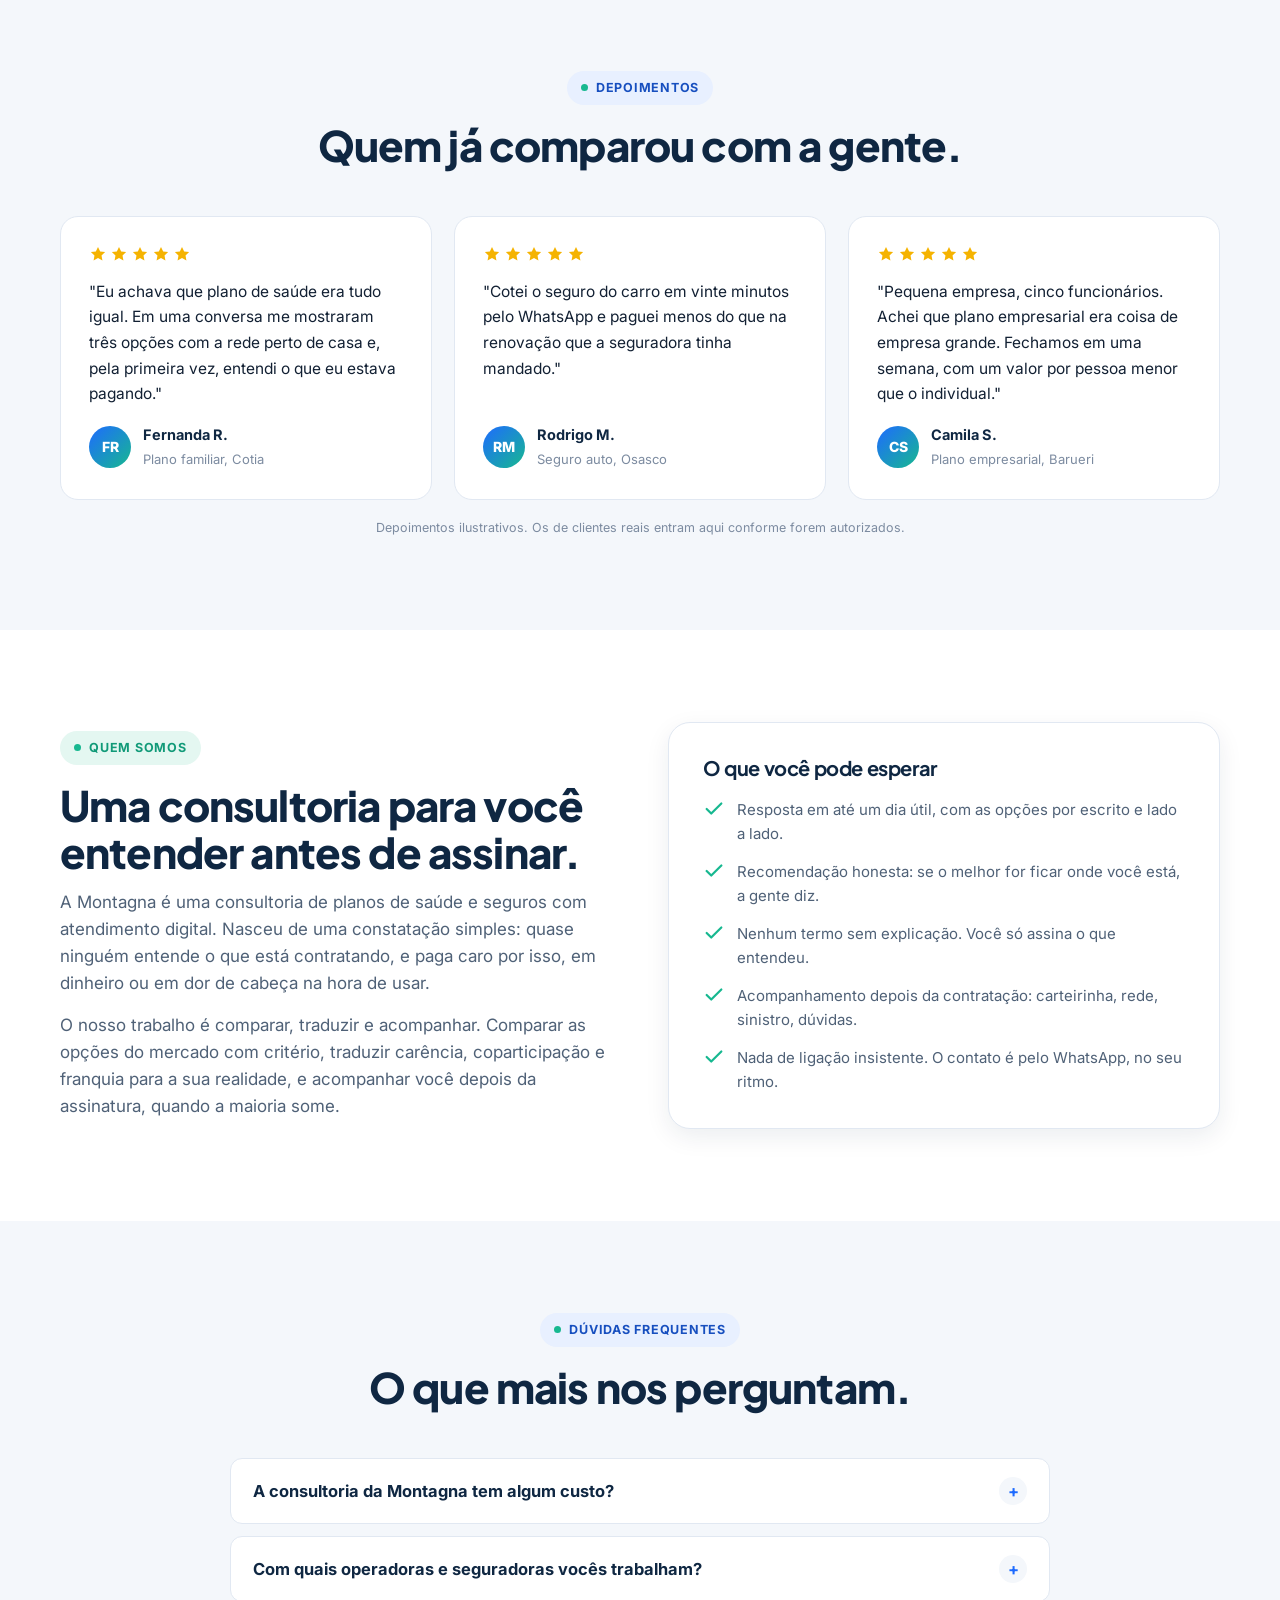
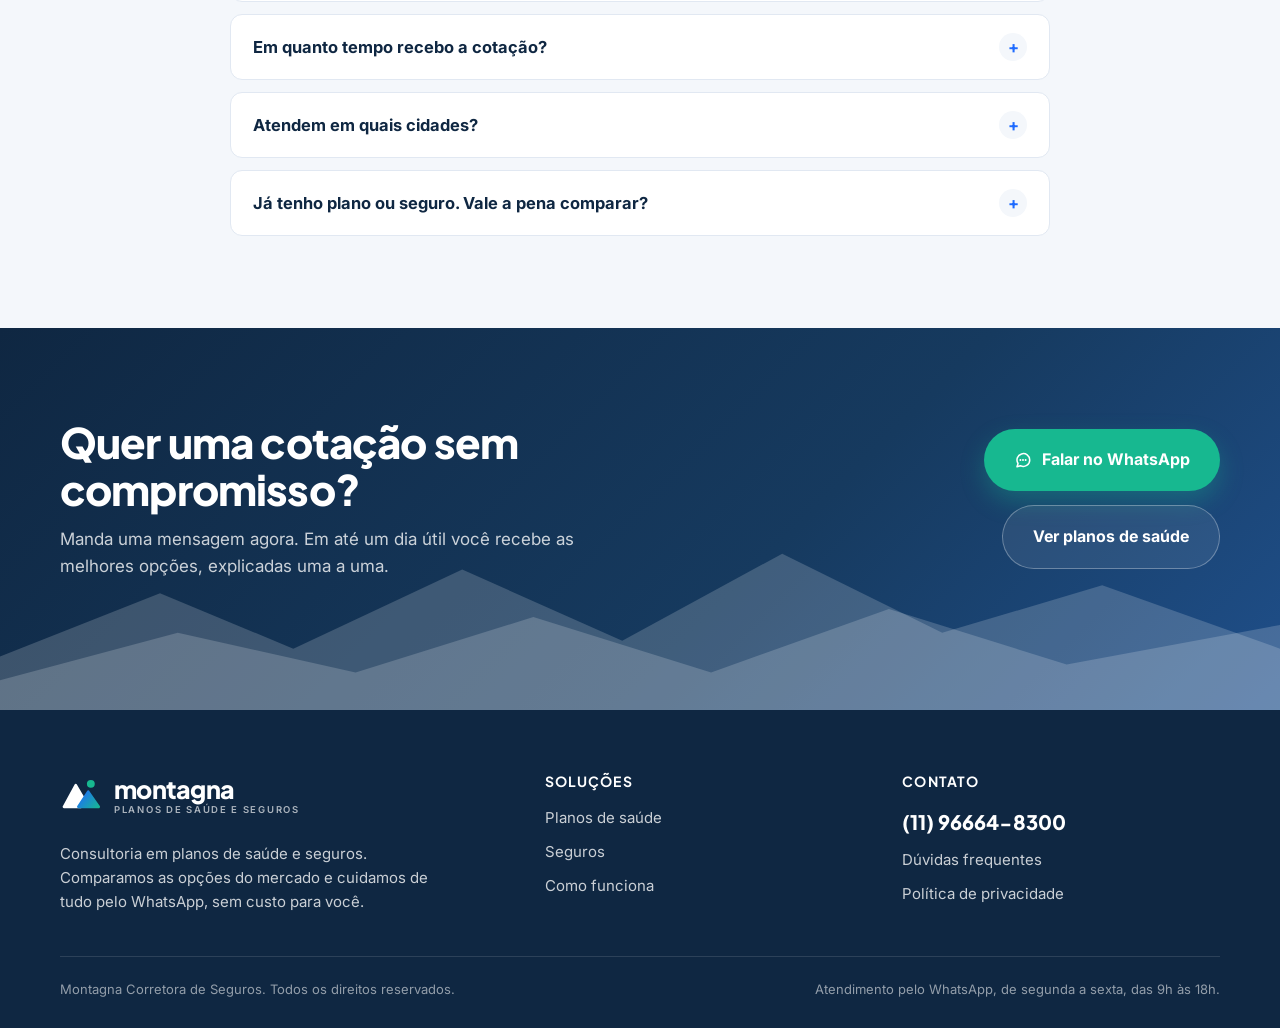
==== commit be3ceee8: "Mais conteudo: compromissos, para quem, tabelas, passos, documentos, glossario e depoimentos Ela: "t" ====
--- a/index.html
+++ b/index.html
@@ -32,6 +32,10 @@
     <symbol id="i-fala" viewBox="0 0 24 24"><path d="M4 5h16v10H9l-5 4z" fill="none" stroke="currentColor" stroke-width="2" stroke-linejoin="round"/><path d="M8 10h8" stroke="currentColor" stroke-width="2" stroke-linecap="round"/></symbol>
     <symbol id="i-pessoa" viewBox="0 0 24 24"><circle cx="12" cy="8" r="4" fill="none" stroke="currentColor" stroke-width="2"/><path d="M4 21a8 8 0 0 1 16 0" fill="none" stroke="currentColor" stroke-width="2" stroke-linecap="round"/></symbol>
     <symbol id="i-moeda" viewBox="0 0 24 24"><circle cx="12" cy="12" r="9" fill="none" stroke="currentColor" stroke-width="2"/><path d="M14.5 9.5c0-1.1-1.1-2-2.5-2s-2.5.9-2.5 2 1.1 2 2.5 2 2.5.9 2.5 2-1.1 2-2.5 2-2.5-.9-2.5-2M12 6v1.5M12 16.5V18" fill="none" stroke="currentColor" stroke-width="2" stroke-linecap="round"/></symbol>
+    <symbol id="i-estrela" viewBox="0 0 24 24"><path d="M12 2.5l2.9 6 6.6.9-4.8 4.6 1.2 6.5L12 17.4 6.1 20.5l1.2-6.5L2.5 9.4l6.6-.9z" fill="currentColor"/></symbol>
+    <symbol id="i-pessoas" viewBox="0 0 24 24"><circle cx="9" cy="8" r="3.5" fill="none" stroke="currentColor" stroke-width="2"/><path d="M2.5 20a6.5 6.5 0 0 1 13 0M16 4a3.5 3.5 0 0 1 0 7M18.5 13a6 6 0 0 1 3 7" fill="none" stroke="currentColor" stroke-width="2" stroke-linecap="round"/></symbol>
+    <symbol id="i-predio" viewBox="0 0 24 24"><rect x="4" y="3" width="16" height="18" rx="1.5" fill="none" stroke="currentColor" stroke-width="2"/><path d="M9 7h2M13 7h2M9 11h2M13 11h2M9 15h2M13 15h2M10 21v-3h4v3" fill="none" stroke="currentColor" stroke-width="2" stroke-linecap="round"/></symbol>
+    <symbol id="i-casa" viewBox="0 0 24 24"><path d="M3 11l9-7 9 7v9a1 1 0 0 1-1 1h-5v-6h-6v6H4a1 1 0 0 1-1-1z" fill="none" stroke="currentColor" stroke-width="2" stroke-linejoin="round"/></symbol>
   </defs>
 </svg>
 
@@ -42,6 +46,7 @@
       <a href="planos-de-saude.html">Planos de saúde</a>
       <a href="seguros.html">Seguros</a>
       <a href="#como-funciona">Como funciona</a>
+      <a href="#quem-somos">Quem somos</a>
       <a href="#duvidas">Dúvidas</a>
       <a class="botao botao-verde" href="#" data-whats data-mensagem="Olá! Vim pelo site da Montagna e quero uma cotação."><svg><use href="#i-chat"/></svg>WhatsApp</a>
     </nav>
@@ -84,6 +89,15 @@
     <svg class="montanhas" viewBox="0 0 1440 240" preserveAspectRatio="none" aria-hidden="true"><path d="M0 240V170L180 90l150 70 190-100 180 90 180-110 180 100 180-60 200 80v80z" fill="#E3ECFA"/><path d="M0 240v-40l200-60 200 50 200-70 200 70 200-80 200 70 240-50v110z" fill="#D2E0F6"/></svg>
   </section>
 
+  <section class="compromissos" aria-label="Nossos compromissos">
+    <div class="dentro compromissos-dentro">
+      <div class="compromisso"><b>1 dia útil</b><span>para você receber a cotação comparada</span></div>
+      <div class="compromisso"><b>R$ 0</b><span>pela consultoria: o valor é o mesmo da tabela</span></div>
+      <div class="compromisso"><b>100%</b><span>pelo WhatsApp, sem ligação e sem visita</span></div>
+      <div class="compromisso"><b>Gente</b><span>de verdade do outro lado, antes e depois de contratar</span></div>
+    </div>
+  </section>
+
   <section class="secao" id="por-que">
     <div class="dentro">
       <div class="cabeca centro sobe">
@@ -100,7 +114,23 @@
     </div>
   </section>
 
-  <section class="secao neve" id="como-funciona">
+  <section class="secao neve" id="para-quem">
+    <div class="dentro">
+      <div class="cabeca sobe">
+        <span class="etiqueta verde">Para quem é</span>
+        <h2>Cada fase da vida pede uma proteção diferente.</h2>
+        <p>A gente atende do primeiro plano de saúde ao seguro da empresa. O que muda é a conversa, não o cuidado.</p>
+      </div>
+      <div class="grade-4">
+        <article class="cartao sobe"><span class="cartao-icone"><svg><use href="#i-pessoa"/></svg></span><h3>Para você</h3><p>Autônomo, CLT sem plano da empresa ou quem quer trocar o plano atual por um melhor.</p><ul><li>Plano individual</li><li>Seguro de vida</li></ul></article>
+        <article class="cartao sobe"><span class="cartao-icone verde"><svg><use href="#i-pessoas"/></svg></span><h3>Para a sua família</h3><p>Casal, filhos e pais como dependentes, com rede perto de casa e conta que cabe no mês.</p><ul><li>Plano familiar</li><li>Vida e residencial</li></ul></article>
+        <article class="cartao sobe"><span class="cartao-icone navy"><svg><use href="#i-predio"/></svg></span><h3>Para a sua empresa</h3><p>MEI, pequena ou média empresa: plano de saúde como benefício e seguro para o negócio.</p><ul><li>Plano empresarial a partir de 2 vidas</li><li>Seguro empresarial</li></ul></article>
+        <article class="cartao sobe"><span class="cartao-icone"><svg><use href="#i-casa"/></svg></span><h3>Para o que é seu</h3><p>Carro, casa, viagem e equipamentos de trabalho, com cobertura certa e franquia explicada.</p><ul><li>Auto e residencial</li><li>Viagem e portáteis</li></ul></article>
+      </div>
+    </div>
+  </section>
+
+  <section class="secao" id="como-funciona">
     <div class="dentro">
       <div class="cabeca sobe">
         <span class="etiqueta verde">Como funciona</span>
@@ -115,7 +145,43 @@
     </div>
   </section>
 
-  <section class="secao" id="duvidas">
+  <section class="secao neve" id="depoimentos">
+    <div class="dentro">
+      <div class="cabeca centro sobe">
+        <span class="etiqueta">Depoimentos</span>
+        <h2>Quem já comparou com a gente.</h2>
+      </div>
+      <div class="depoimentos">
+        <article class="depoimento sobe"><div class="estrelas" aria-label="5 estrelas"><svg><use href="#i-estrela"/></svg><svg><use href="#i-estrela"/></svg><svg><use href="#i-estrela"/></svg><svg><use href="#i-estrela"/></svg><svg><use href="#i-estrela"/></svg></div><p>"Eu achava que plano de saúde era tudo igual. Em uma conversa me mostraram três opções com a rede perto de casa e, pela primeira vez, entendi o que eu estava pagando."</p><footer><span class="avatar">FR</span><div><b>Fernanda R.</b><small>Plano familiar, Cotia</small></div></footer></article>
+        <article class="depoimento sobe"><div class="estrelas" aria-label="5 estrelas"><svg><use href="#i-estrela"/></svg><svg><use href="#i-estrela"/></svg><svg><use href="#i-estrela"/></svg><svg><use href="#i-estrela"/></svg><svg><use href="#i-estrela"/></svg></div><p>"Cotei o seguro do carro em vinte minutos pelo WhatsApp e paguei menos do que na renovação que a seguradora tinha mandado."</p><footer><span class="avatar">RM</span><div><b>Rodrigo M.</b><small>Seguro auto, Osasco</small></div></footer></article>
+        <article class="depoimento sobe"><div class="estrelas" aria-label="5 estrelas"><svg><use href="#i-estrela"/></svg><svg><use href="#i-estrela"/></svg><svg><use href="#i-estrela"/></svg><svg><use href="#i-estrela"/></svg><svg><use href="#i-estrela"/></svg></div><p>"Pequena empresa, cinco funcionários. Achei que plano empresarial era coisa de empresa grande. Fechamos em uma semana, com um valor por pessoa menor que o individual."</p><footer><span class="avatar">CS</span><div><b>Camila S.</b><small>Plano empresarial, Barueri</small></div></footer></article>
+      </div>
+      <p class="nota-pe">Depoimentos ilustrativos. Os de clientes reais entram aqui conforme forem autorizados.</p>
+    </div>
+  </section>
+
+  <section class="secao" id="quem-somos">
+    <div class="dentro sobre">
+      <div class="cabeca sobe">
+        <span class="etiqueta verde">Quem somos</span>
+        <h2>Uma consultoria para você entender antes de assinar.</h2>
+        <p>A Montagna é uma consultoria de planos de saúde e seguros com atendimento digital. Nasceu de uma constatação simples: quase ninguém entende o que está contratando, e paga caro por isso, em dinheiro ou em dor de cabeça na hora de usar.</p>
+        <p>O nosso trabalho é comparar, traduzir e acompanhar. Comparar as opções do mercado com critério, traduzir carência, coparticipação e franquia para a sua realidade, e acompanhar você depois da assinatura, quando a maioria some.</p>
+      </div>
+      <div class="sobre-caixa sobe">
+        <h3>O que você pode esperar</h3>
+        <ul>
+          <li><svg><use href="#i-check"/></svg><span>Resposta em até um dia útil, com as opções por escrito e lado a lado.</span></li>
+          <li><svg><use href="#i-check"/></svg><span>Recomendação honesta: se o melhor for ficar onde você está, a gente diz.</span></li>
+          <li><svg><use href="#i-check"/></svg><span>Nenhum termo sem explicação. Você só assina o que entendeu.</span></li>
+          <li><svg><use href="#i-check"/></svg><span>Acompanhamento depois da contratação: carteirinha, rede, sinistro, dúvidas.</span></li>
+          <li><svg><use href="#i-check"/></svg><span>Nada de ligação insistente. O contato é pelo WhatsApp, no seu ritmo.</span></li>
+        </ul>
+      </div>
+    </div>
+  </section>
+
+  <section class="secao neve" id="duvidas">
     <div class="dentro">
       <div class="cabeca centro sobe">
         <span class="etiqueta">Dúvidas frequentes</span>
--- a/estilo.css
+++ b/estilo.css
@@ -265,3 +265,65 @@
   .whats-fixo svg { width: 26px; height: 26px; }
   .faixa-dentro { gap: 10px 20px; font-size: 12.5px; }
 }
+
+/* ---------- conteudo extra (21/10): compromissos, para quem, depoimentos, quem somos, tabelas, glossario ---------- */
+.compromissos { background: var(--navy); color: #fff; }
+.compromissos-dentro { display: grid; grid-template-columns: repeat(4, 1fr); gap: 20px; padding: 34px 0; }
+.compromisso { display: flex; flex-direction: column; gap: 6px; padding: 4px 22px; border-left: 1px solid rgba(255, 255, 255, 0.16); }
+.compromisso b { font-family: var(--titulo); font-size: 34px; font-weight: 800; letter-spacing: -0.03em; color: #fff; line-height: 1; }
+.compromisso span { font-size: 14px; color: rgba(255, 255, 255, 0.72); }
+
+.depoimentos { display: grid; grid-template-columns: repeat(3, 1fr); gap: 22px; }
+.depoimento { background: #fff; border: 1.5px solid var(--linha); border-radius: var(--raio); padding: 28px; display: flex; flex-direction: column; gap: 16px; }
+.estrelas { display: flex; gap: 3px; color: #F5B301; }
+.estrelas svg { width: 18px; height: 18px; }
+.depoimento p { color: var(--texto); font-size: 15.5px; line-height: 1.65; flex: 1; }
+.depoimento footer { display: flex; align-items: center; gap: 12px; }
+.avatar { width: 42px; height: 42px; border-radius: 50%; display: grid; place-items: center; font-weight: 800; font-size: 14px; color: #fff; background: linear-gradient(135deg, var(--azul), var(--verde)); flex: none; }
+.depoimento b { display: block; font-size: 14.5px; color: var(--navy); }
+.depoimento small { color: var(--texto-3); font-size: 13px; }
+.nota-pe { margin-top: 18px; text-align: center; font-size: 12.5px; color: var(--texto-3); }
+
+.sobre { display: grid; grid-template-columns: 1fr 1fr; gap: 56px; align-items: center; }
+.sobre .cabeca { margin-bottom: 0; }
+.sobre .cabeca p + p { margin-top: 14px; }
+.sobre-caixa { background: #fff; border: 1.5px solid var(--linha); border-radius: 22px; padding: 34px; box-shadow: var(--sombra-p); }
+.sobre-caixa h3 { font-size: 20px; color: var(--navy); margin-bottom: 18px; }
+.sobre-caixa ul { list-style: none; margin: 0; padding: 0; display: grid; gap: 14px; }
+.sobre-caixa li { display: flex; gap: 12px; color: var(--texto-2); font-size: 15px; }
+.sobre-caixa li svg { width: 22px; height: 22px; color: var(--verde); flex: none; }
+
+.glossario { display: grid; grid-template-columns: repeat(3, 1fr); gap: 18px; }
+.termo { background: #fff; border: 1.5px solid var(--linha); border-radius: var(--raio-p); padding: 20px 22px; }
+.termo b { display: block; font-family: var(--titulo); font-size: 16px; color: var(--navy); margin-bottom: 6px; }
+.termo p { font-size: 14.5px; color: var(--texto-2); }
+
+.tabela-caixa { overflow-x: auto; border: 1.5px solid var(--linha); border-radius: var(--raio); background: #fff; }
+.tabela { width: 100%; border-collapse: collapse; min-width: 680px; font-size: 15px; }
+.tabela th, .tabela td { text-align: left; padding: 16px 20px; border-bottom: 1px solid var(--linha); vertical-align: top; }
+.tabela th { background: var(--neve); font-family: var(--titulo); font-size: 14px; color: var(--navy); }
+.tabela tr:last-child td { border-bottom: 0; }
+.tabela td:first-child { font-weight: 700; color: var(--navy); }
+.tabela td { color: var(--texto-2); }
+
+.passos.quatro { grid-template-columns: repeat(4, 1fr); }
+.docs { display: grid; grid-template-columns: repeat(3, 1fr); gap: 22px; }
+.doc { background: #fff; border: 1.5px solid var(--linha); border-radius: var(--raio); padding: 26px; }
+.doc h3 { font-size: 17px; color: var(--navy); margin-bottom: 12px; display: flex; align-items: center; gap: 10px; }
+.doc h3 svg { width: 20px; height: 20px; color: var(--azul); flex: none; }
+.doc ul { margin: 0; padding-left: 18px; color: var(--texto-2); font-size: 14.5px; }
+.doc li + li { margin-top: 6px; }
+
+@media (max-width: 1000px) {
+  .compromissos-dentro { grid-template-columns: 1fr 1fr; }
+  .depoimentos, .glossario, .docs, .passos.quatro { grid-template-columns: 1fr 1fr; }
+  .sobre { grid-template-columns: 1fr; gap: 28px; }
+}
+@media (max-width: 760px) {
+  .compromissos-dentro { grid-template-columns: 1fr 1fr; gap: 18px; padding: 26px 0; }
+  .compromisso { padding: 2px 14px; }
+  .compromisso b { font-size: 26px; }
+  .depoimentos, .glossario, .docs, .passos.quatro { grid-template-columns: 1fr; gap: 14px; }
+  .sobre-caixa { padding: 24px 20px; }
+  .tabela th, .tabela td { padding: 12px 14px; font-size: 14px; }
+}
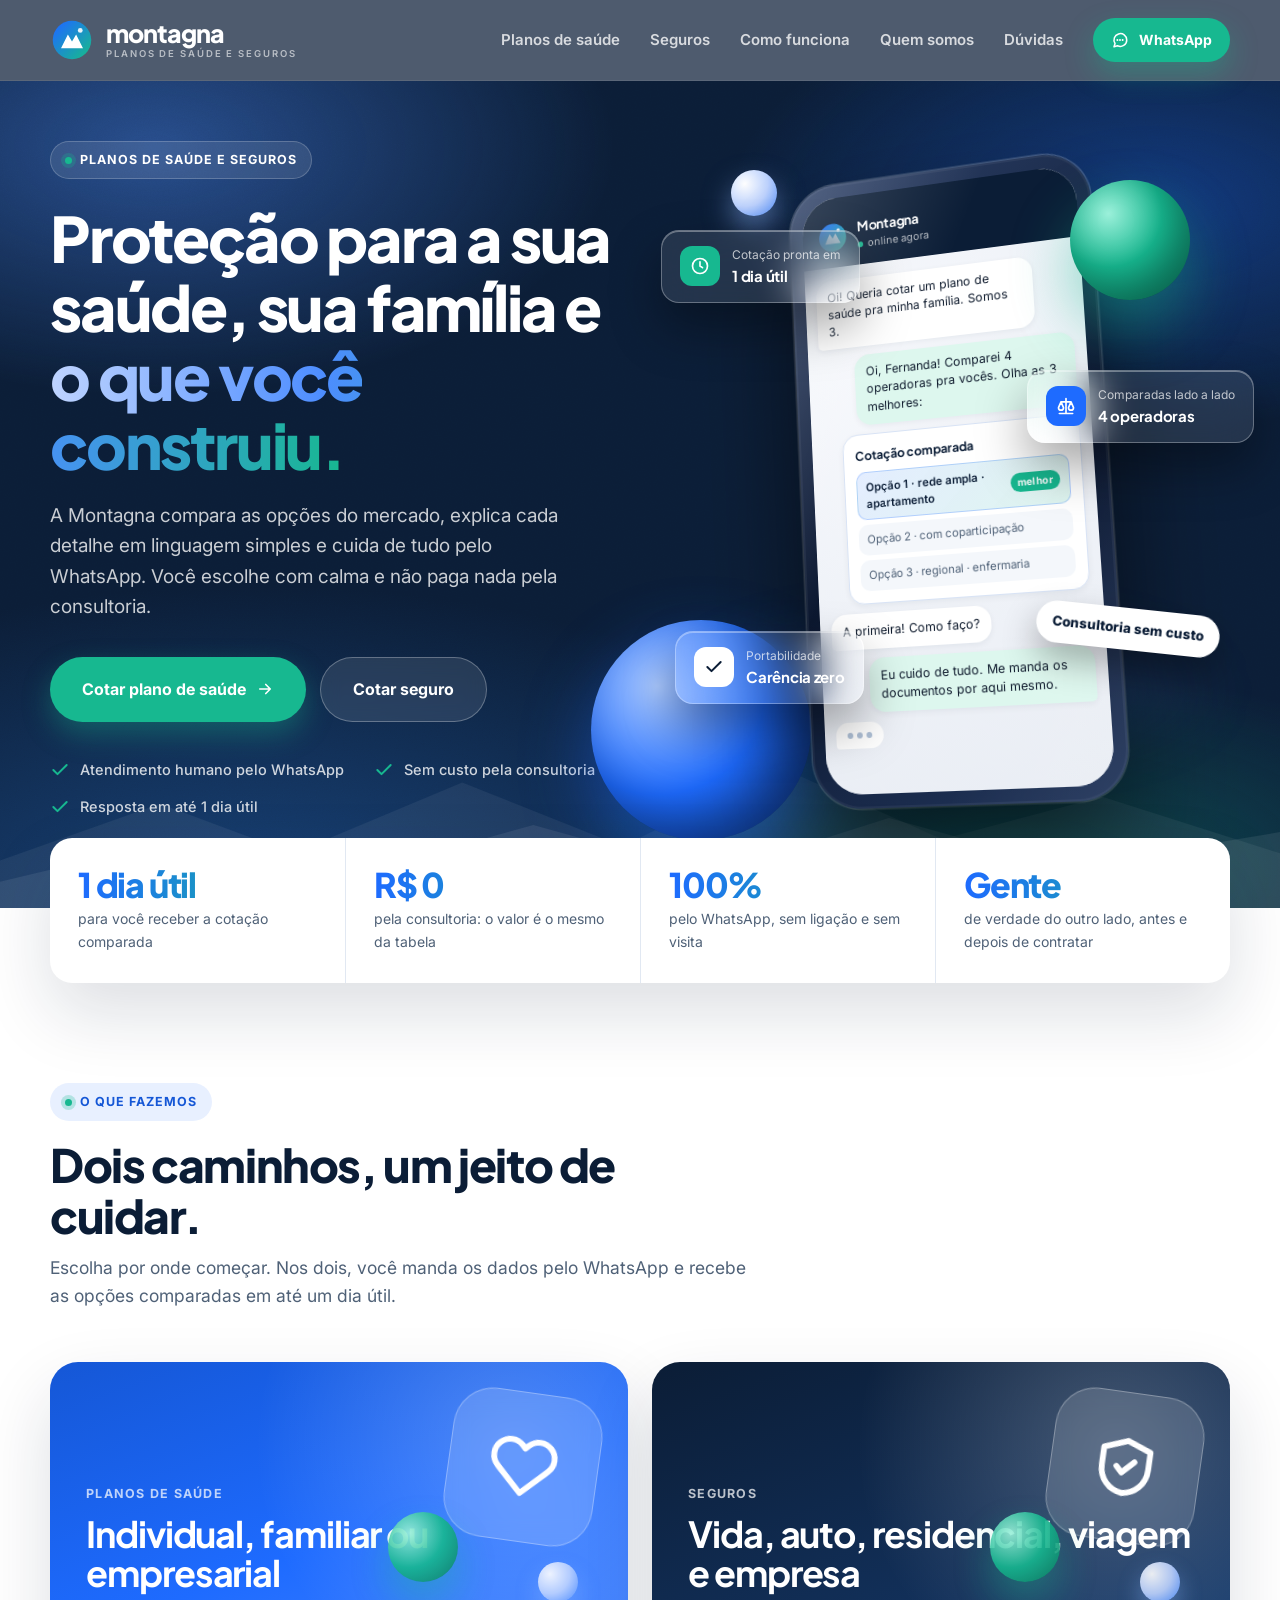
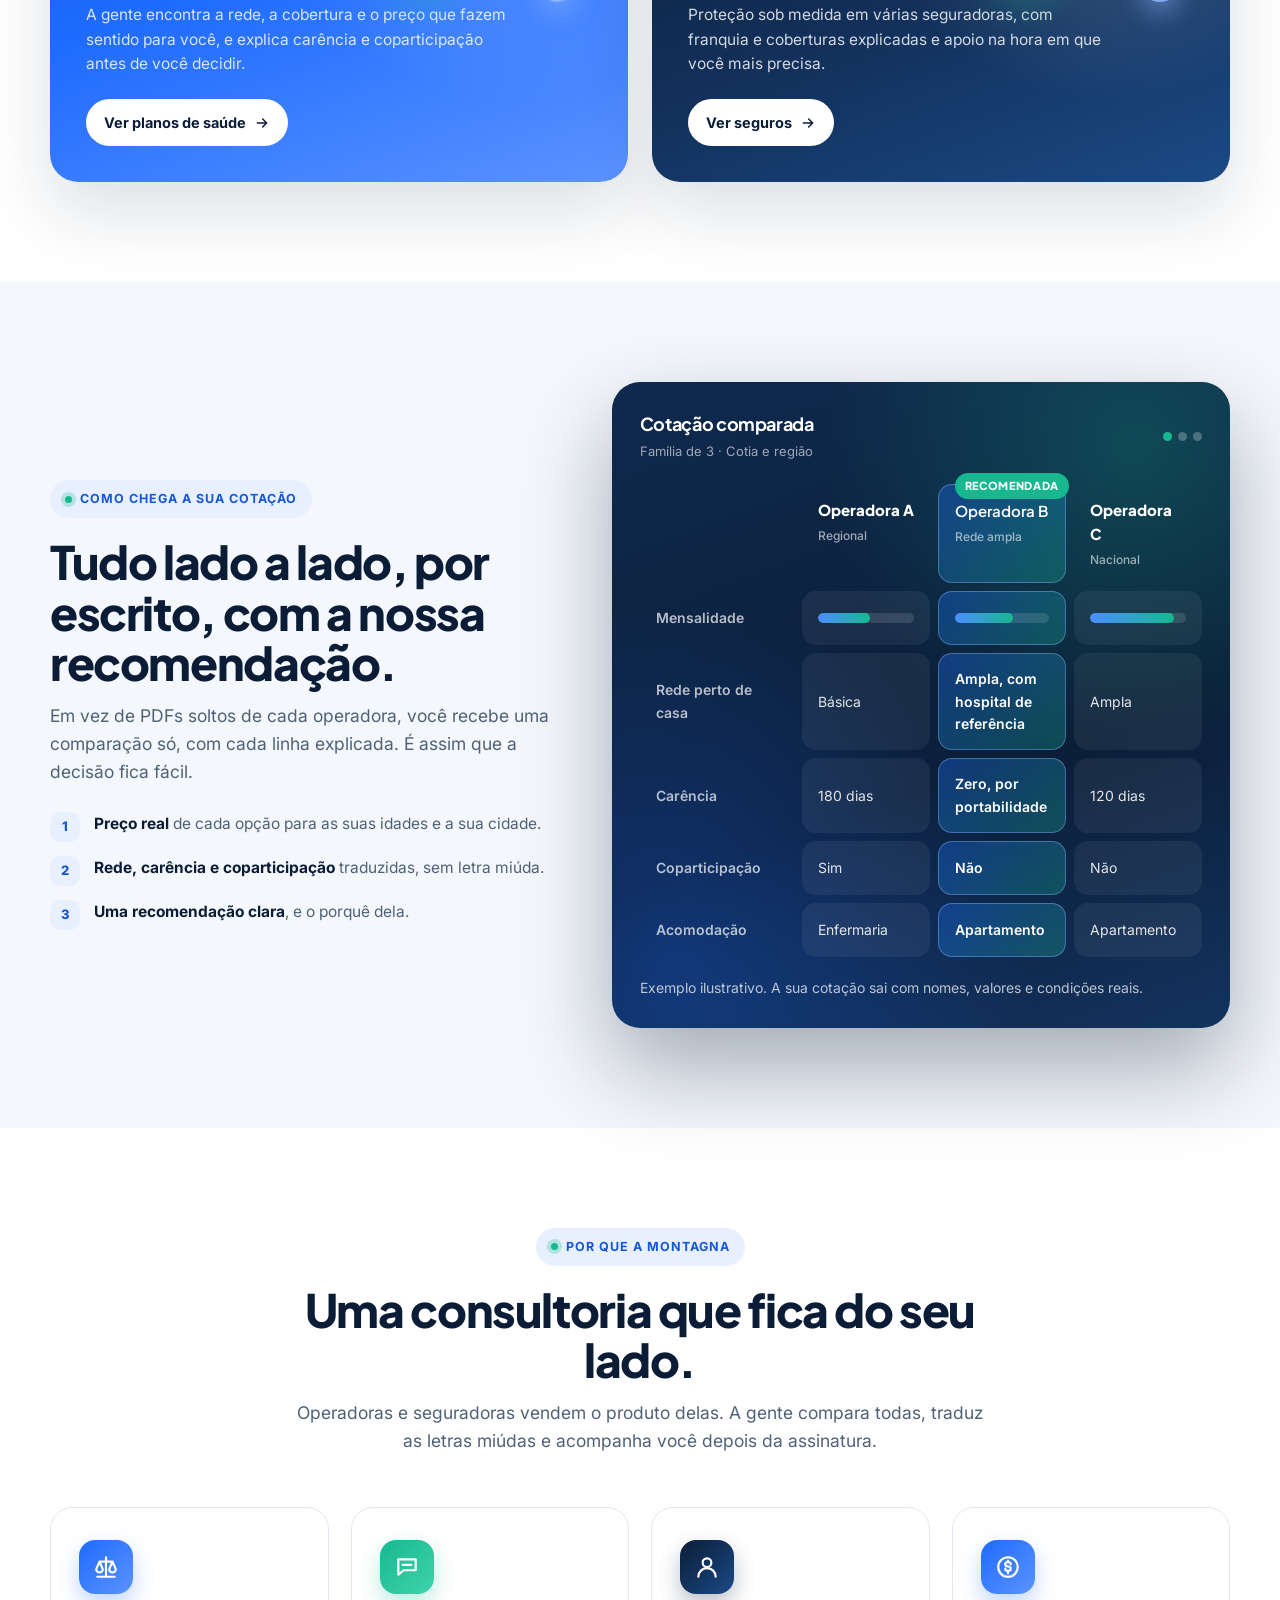
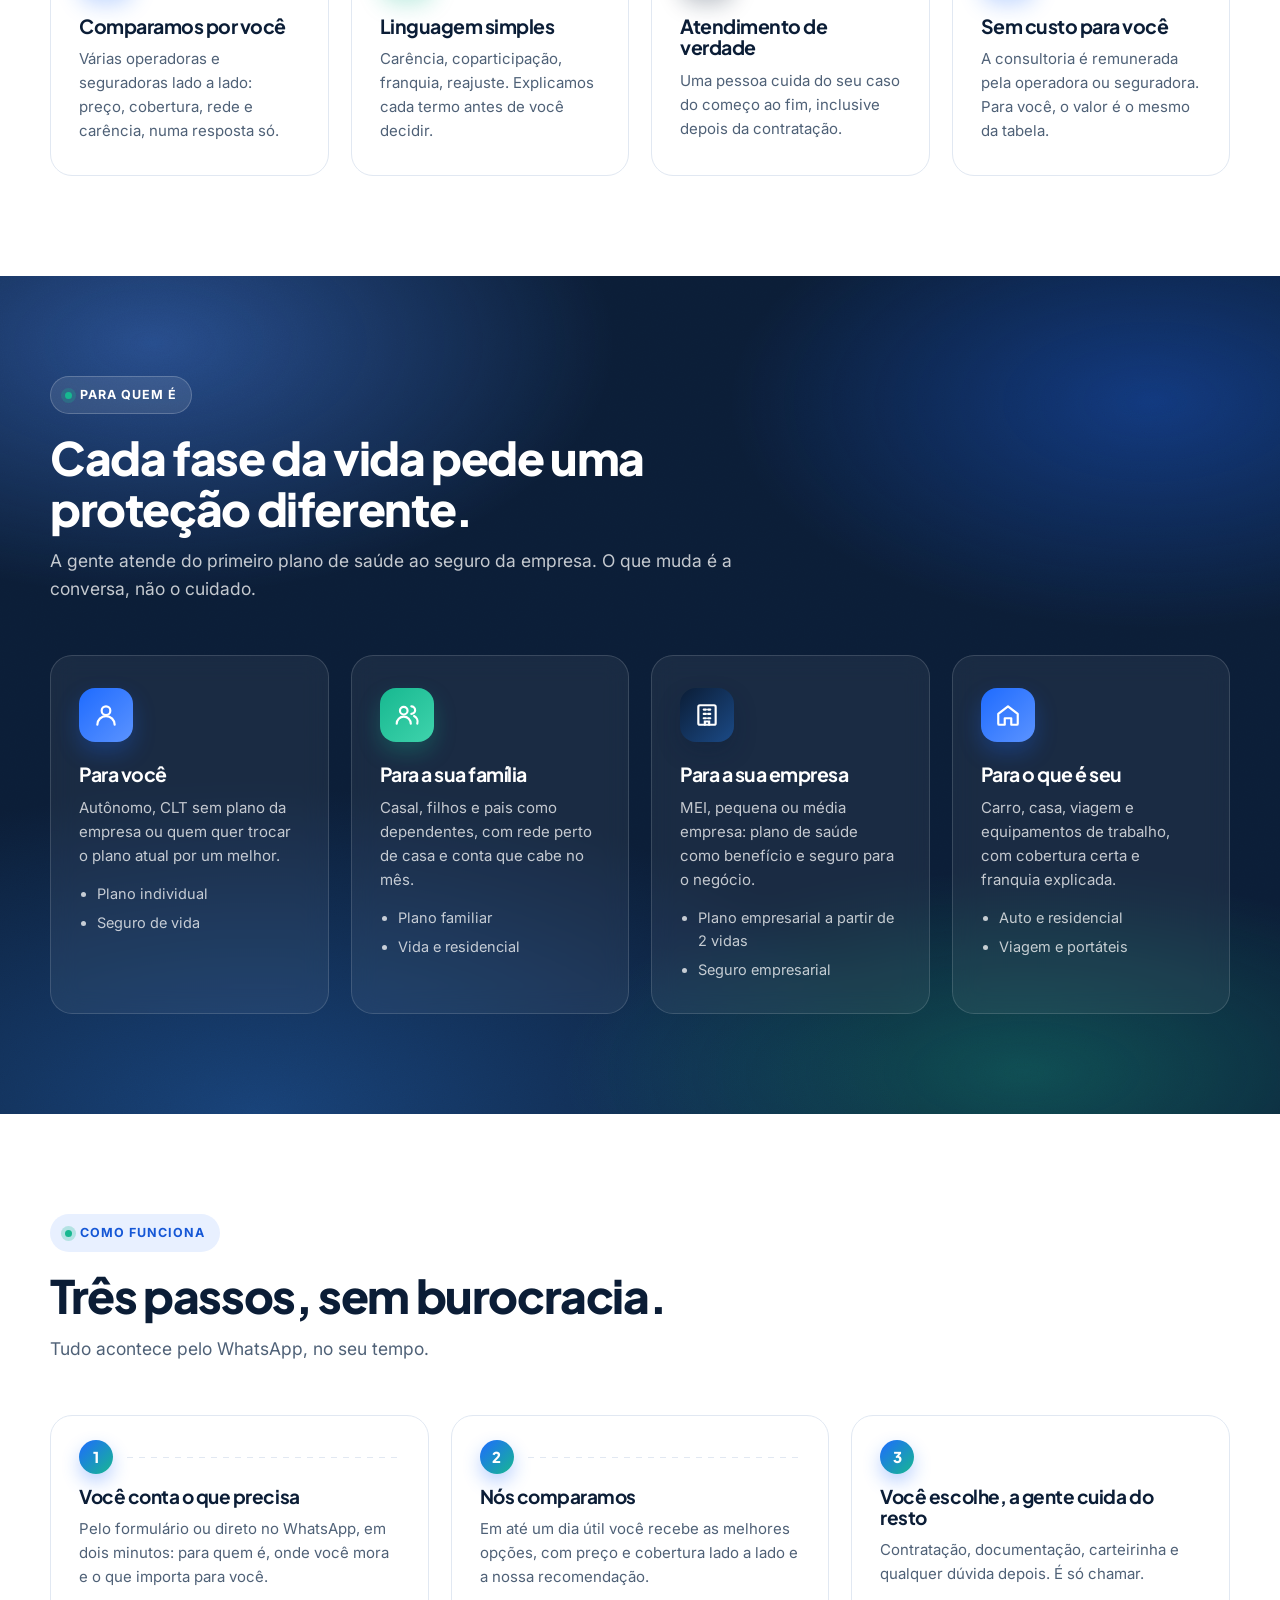
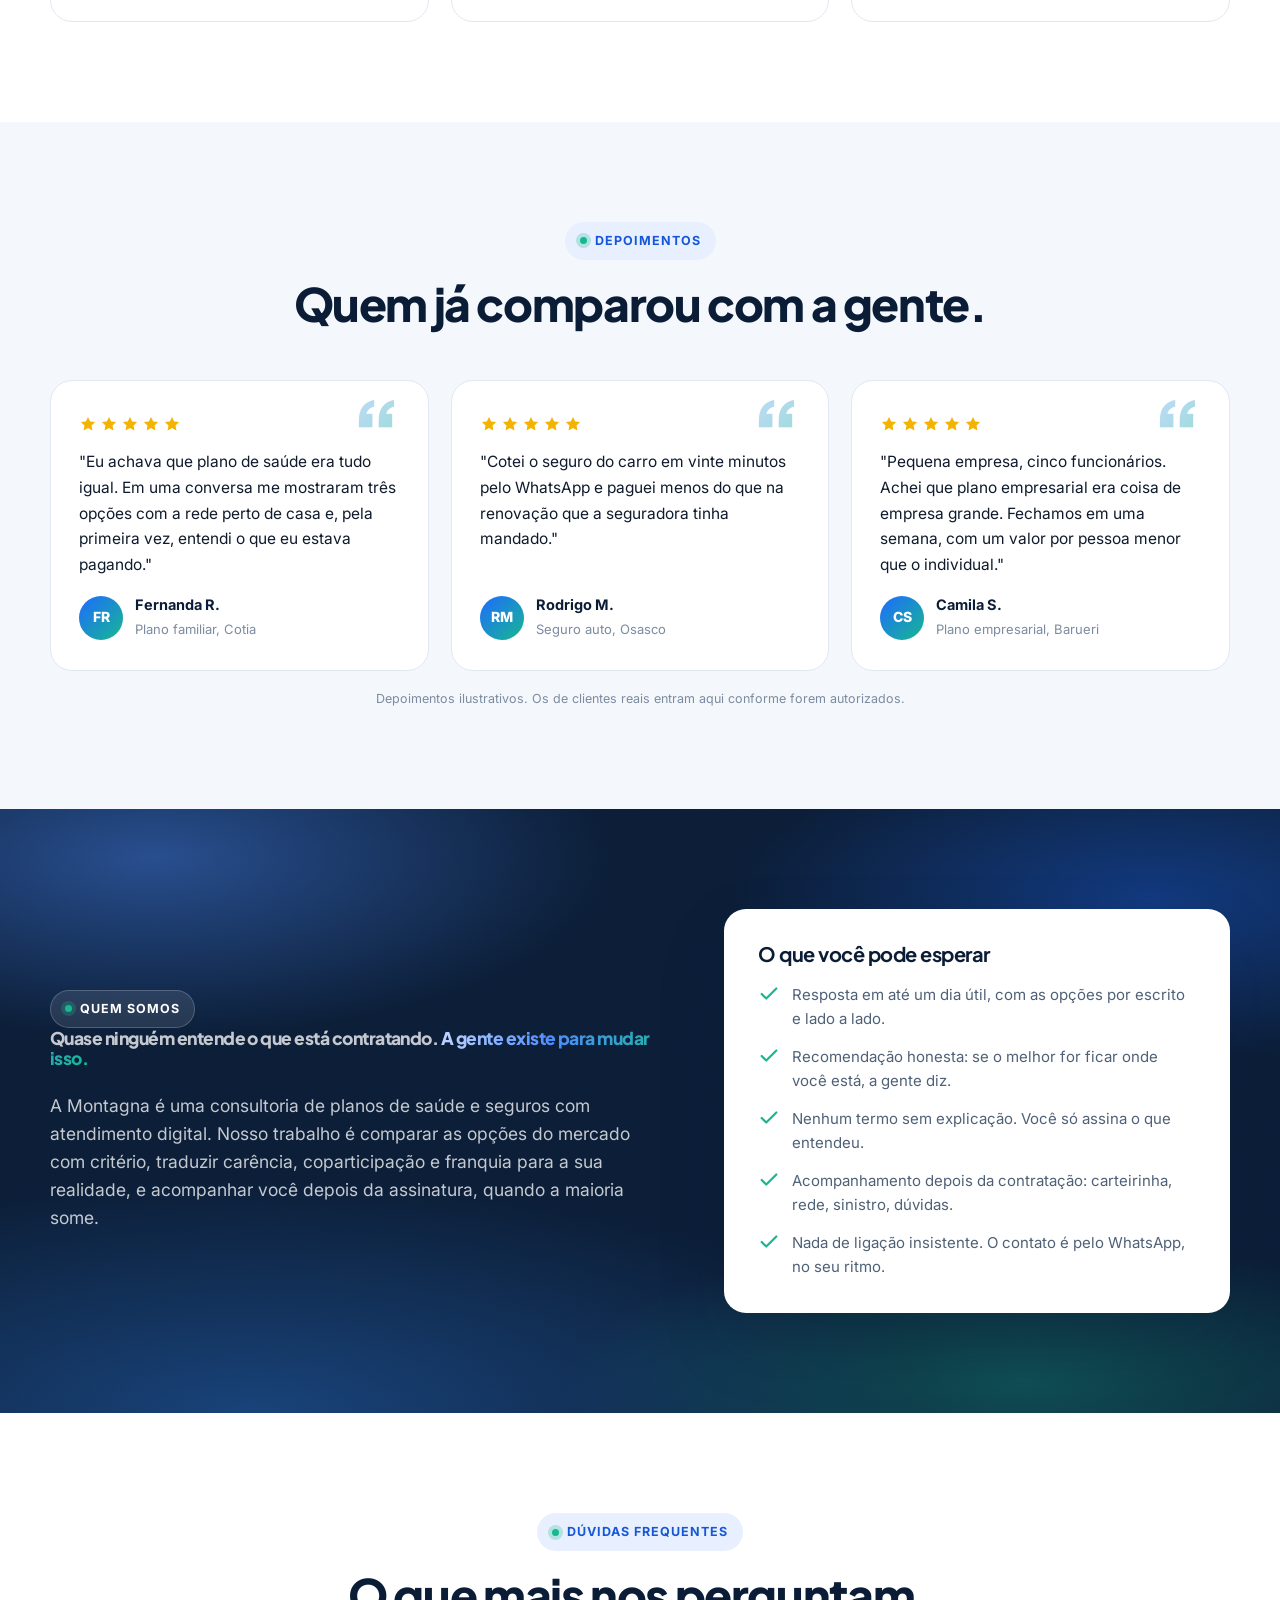
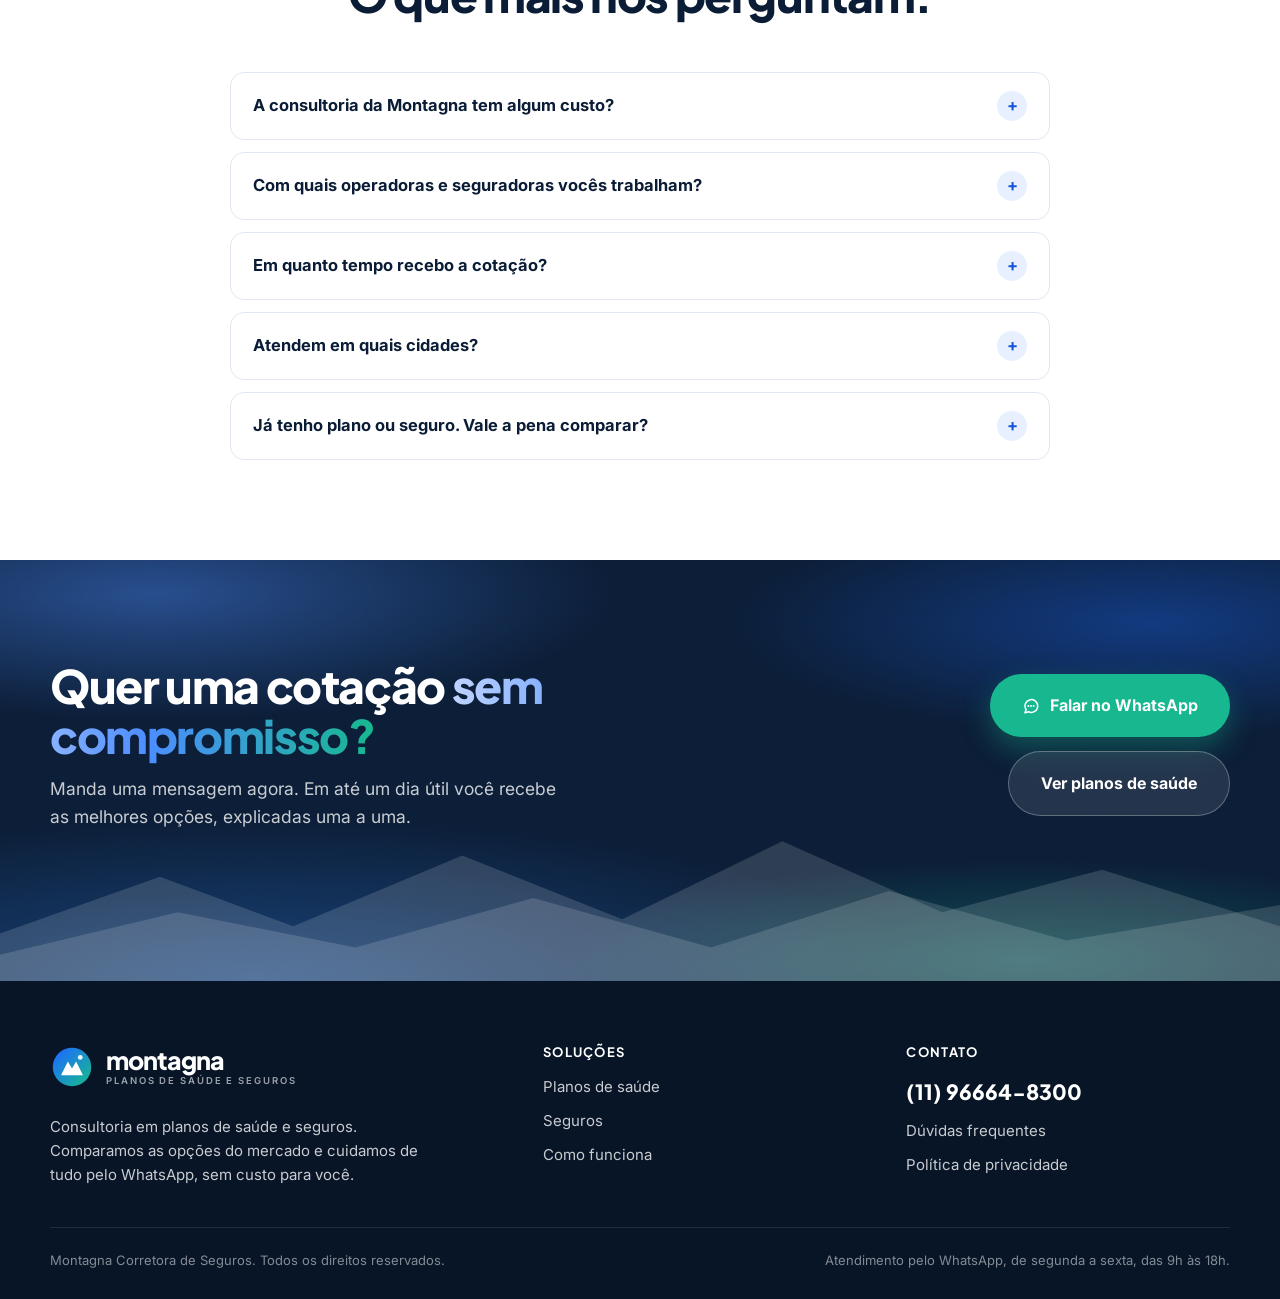
==== commit cf391bda: "Visual novo: cena escura com celular, cartoes de vidro e cotacao comparada; logo monograma Ela: "nao" ====
--- a/index.html
+++ b/index.html
@@ -21,8 +21,9 @@
 
 <svg width="0" height="0" style="position:absolute" aria-hidden="true">
   <defs>
-    <linearGradient id="mg" x1="30" y1="26" x2="60" y2="52" gradientUnits="userSpaceOnUse"><stop offset="0" stop-color="#1E6BFF"/><stop offset="1" stop-color="#17B890"/></linearGradient>
-    <symbol id="marca" viewBox="0 0 64 64"><circle cx="47" cy="15" r="6" fill="#17B890"/><path d="M6 50 L24 17 L38 41 L32 50 Z" fill="currentColor" stroke="currentColor" stroke-width="4" stroke-linejoin="round"/><path d="M28 50 L43 27 L59 50 Z" fill="url(#mg)" stroke="url(#mg)" stroke-width="4" stroke-linejoin="round"/><path d="M24 17 L29 26 L24.5 23.5 L19 26 Z" fill="#FFFFFF" opacity="0.92"/></symbol>
+    <linearGradient id="mg" x1="8" y1="8" x2="56" y2="56" gradientUnits="userSpaceOnUse"><stop offset="0" stop-color="#1E6BFF"/><stop offset="1" stop-color="#17B890"/></linearGradient>
+    <symbol id="marca" viewBox="0 0 64 64"><circle cx="32" cy="32" r="28" fill="url(#mg)"/><path d="M16 44 L26 24 L32 34 L38 24 L48 44 Z" fill="#fff"/><circle cx="44" cy="18" r="3.5" fill="#fff" opacity="0.9"/></symbol>
+    <filter id="grao-f"><feTurbulence type="fractalNoise" baseFrequency="0.85" numOctaves="2" stitchTiles="stitch"/><feColorMatrix values="0 0 0 0 1  0 0 0 0 1  0 0 0 0 1  0 0 0 0.07 0"/></filter>
     <symbol id="i-check" viewBox="0 0 24 24"><path d="M20 6 9 17l-5-5" fill="none" stroke="currentColor" stroke-width="2.4" stroke-linecap="round" stroke-linejoin="round"/></symbol>
     <symbol id="i-seta" viewBox="0 0 24 24"><path d="M5 12h14M13 6l6 6-6 6" fill="none" stroke="currentColor" stroke-width="2.2" stroke-linecap="round" stroke-linejoin="round"/></symbol>
     <symbol id="i-chat" viewBox="0 0 24 24"><path d="M21 12a8.5 8.5 0 0 1-12.4 7.6L4 21l1.4-4.3A8.5 8.5 0 1 1 21 12z" fill="none" stroke="currentColor" stroke-width="2" stroke-linecap="round" stroke-linejoin="round"/><path d="M8.5 12h.01M12 12h.01M15.5 12h.01" stroke="currentColor" stroke-width="2.6" stroke-linecap="round"/></symbol>
@@ -31,11 +32,12 @@
     <symbol id="i-balanca" viewBox="0 0 24 24"><path d="M12 3v18M4 21h16M6 7h12M6 7l-3 7a3 3 0 0 0 6 0zM18 7l-3 7a3 3 0 0 0 6 0z" fill="none" stroke="currentColor" stroke-width="2" stroke-linecap="round" stroke-linejoin="round"/></symbol>
     <symbol id="i-fala" viewBox="0 0 24 24"><path d="M4 5h16v10H9l-5 4z" fill="none" stroke="currentColor" stroke-width="2" stroke-linejoin="round"/><path d="M8 10h8" stroke="currentColor" stroke-width="2" stroke-linecap="round"/></symbol>
     <symbol id="i-pessoa" viewBox="0 0 24 24"><circle cx="12" cy="8" r="4" fill="none" stroke="currentColor" stroke-width="2"/><path d="M4 21a8 8 0 0 1 16 0" fill="none" stroke="currentColor" stroke-width="2" stroke-linecap="round"/></symbol>
-    <symbol id="i-moeda" viewBox="0 0 24 24"><circle cx="12" cy="12" r="9" fill="none" stroke="currentColor" stroke-width="2"/><path d="M14.5 9.5c0-1.1-1.1-2-2.5-2s-2.5.9-2.5 2 1.1 2 2.5 2 2.5.9 2.5 2-1.1 2-2.5 2-2.5-.9-2.5-2M12 6v1.5M12 16.5V18" fill="none" stroke="currentColor" stroke-width="2" stroke-linecap="round"/></symbol>
-    <symbol id="i-estrela" viewBox="0 0 24 24"><path d="M12 2.5l2.9 6 6.6.9-4.8 4.6 1.2 6.5L12 17.4 6.1 20.5l1.2-6.5L2.5 9.4l6.6-.9z" fill="currentColor"/></symbol>
     <symbol id="i-pessoas" viewBox="0 0 24 24"><circle cx="9" cy="8" r="3.5" fill="none" stroke="currentColor" stroke-width="2"/><path d="M2.5 20a6.5 6.5 0 0 1 13 0M16 4a3.5 3.5 0 0 1 0 7M18.5 13a6 6 0 0 1 3 7" fill="none" stroke="currentColor" stroke-width="2" stroke-linecap="round"/></symbol>
     <symbol id="i-predio" viewBox="0 0 24 24"><rect x="4" y="3" width="16" height="18" rx="1.5" fill="none" stroke="currentColor" stroke-width="2"/><path d="M9 7h2M13 7h2M9 11h2M13 11h2M9 15h2M13 15h2M10 21v-3h4v3" fill="none" stroke="currentColor" stroke-width="2" stroke-linecap="round"/></symbol>
     <symbol id="i-casa" viewBox="0 0 24 24"><path d="M3 11l9-7 9 7v9a1 1 0 0 1-1 1h-5v-6h-6v6H4a1 1 0 0 1-1-1z" fill="none" stroke="currentColor" stroke-width="2" stroke-linejoin="round"/></symbol>
+    <symbol id="i-moeda" viewBox="0 0 24 24"><circle cx="12" cy="12" r="9" fill="none" stroke="currentColor" stroke-width="2"/><path d="M14.5 9.5c0-1.1-1.1-2-2.5-2s-2.5.9-2.5 2 1.1 2 2.5 2 2.5.9 2.5 2-1.1 2-2.5 2-2.5-.9-2.5-2M12 6v1.5M12 16.5V18" fill="none" stroke="currentColor" stroke-width="2" stroke-linecap="round"/></symbol>
+    <symbol id="i-relogio" viewBox="0 0 24 24"><circle cx="12" cy="12" r="9" fill="none" stroke="currentColor" stroke-width="2"/><path d="M12 7v5l3 2" fill="none" stroke="currentColor" stroke-width="2" stroke-linecap="round" stroke-linejoin="round"/></symbol>
+    <symbol id="i-estrela" viewBox="0 0 24 24"><path d="M12 2.5l2.9 6 6.6.9-4.8 4.6 1.2 6.5L12 17.4 6.1 20.5l1.2-6.5L2.5 9.4l6.6-.9z" fill="currentColor"/></symbol>
   </defs>
 </svg>
 
@@ -55,15 +57,16 @@
 </header>
 
 <main>
-  <section class="abertura">
+  <section class="abertura escuro">
+    <svg class="grao" aria-hidden="true"><rect width="100%" height="100%" filter="url(#grao-f)"/></svg>
     <div class="dentro abertura-dentro">
       <div>
         <span class="etiqueta">Planos de saúde e seguros</span>
-        <h1>Proteção para a sua saúde, sua família e <em>o que você construiu.</em></h1>
+        <h1>Proteção para a sua saúde, sua família e <span class="grad">o que você construiu.</span></h1>
         <p class="apoio">A Montagna compara as opções do mercado, explica cada detalhe em linguagem simples e cuida de tudo pelo WhatsApp. Você escolhe com calma e não paga nada pela consultoria.</p>
         <div class="acoes">
-          <a class="botao botao-azul botao-grande" href="planos-de-saude.html">Cotar plano de saúde <svg><use href="#i-seta"/></svg></a>
-          <a class="botao botao-claro botao-grande" href="seguros.html">Cotar seguro</a>
+          <a class="botao botao-verde botao-grande" href="planos-de-saude.html">Cotar plano de saúde <svg><use href="#i-seta"/></svg></a>
+          <a class="botao botao-vidro botao-grande" href="seguros.html">Cotar seguro</a>
         </div>
         <div class="provas">
           <span class="prova"><svg><use href="#i-check"/></svg>Atendimento humano pelo WhatsApp</span>
@@ -71,30 +74,112 @@
           <span class="prova"><svg><use href="#i-check"/></svg>Resposta em até 1 dia útil</span>
         </div>
       </div>
+      <div class="cena" aria-hidden="true">
+        <span class="chao"></span>
+        <span class="esfera e1"></span><span class="esfera e2"></span><span class="esfera e3"></span>
+        <div class="fone"><div class="tela">
+          <div class="chat-topo"><svg class="logo-marca"><use href="#marca"/></svg><div><b>Montagna</b><small>online agora</small></div></div>
+          <div class="chat">
+            <div class="balao de">Oi! Queria cotar um plano de saúde pra minha família. Somos 3.</div>
+            <div class="balao para">Oi, Fernanda! Comparei 4 operadoras pra vocês. Olha as 3 melhores:</div>
+            <div class="balao cartao-cotacao"><b>Cotação comparada</b>
+              <div class="cotacao-linha melhor"><span>Opção 1 · rede ampla · apartamento</span><i>melhor</i></div>
+              <div class="cotacao-linha"><span>Opção 2 · com coparticipação</span></div>
+              <div class="cotacao-linha"><span>Opção 3 · regional · enfermaria</span></div>
+            </div>
+            <div class="balao de">A primeira! Como faço?</div>
+            <div class="balao para">Eu cuido de tudo. Me manda os documentos por aqui mesmo.</div>
+            <div class="digitando"><i></i><i></i><i></i></div>
+          </div>
+        </div></div>
+        <div class="flutuante f1"><span class="ico verde"><svg><use href="#i-relogio"/></svg></span><div><small>Cotação pronta em</small><b>1 dia útil</b></div></div>
+        <div class="flutuante f2"><span class="ico azul"><svg><use href="#i-balanca"/></svg></span><div><small>Comparadas lado a lado</small><b>4 operadoras</b></div></div>
+        <div class="flutuante f3"><span class="ico branco"><svg><use href="#i-check"/></svg></span><div><small>Portabilidade</small><b>Carência zero</b></div></div>
+        <span class="pilula">Consultoria sem custo</span>
+      </div>
+    </div>
+    <svg class="montanhas" viewBox="0 0 1440 240" preserveAspectRatio="none" aria-hidden="true"><path d="M0 240V170L180 90l150 70 190-100 180 90 180-110 180 100 180-60 200 80v80z" fill="#fff" opacity="0.06"/><path d="M0 240v-40l200-60 200 50 200-70 200 70 200-80 200 70 240-50v110z" fill="#fff" opacity="0.08"/></svg>
+  </section>
+
+  <section class="compromissos" aria-label="Nossos compromissos">
+    <div class="dentro compromissos-dentro">
+      <div class="compromisso"><b class="grad-escuro">1 dia útil</b><span>para você receber a cotação comparada</span></div>
+      <div class="compromisso"><b class="grad-escuro">R$ 0</b><span>pela consultoria: o valor é o mesmo da tabela</span></div>
+      <div class="compromisso"><b class="grad-escuro">100%</b><span>pelo WhatsApp, sem ligação e sem visita</span></div>
+      <div class="compromisso"><b class="grad-escuro">Gente</b><span>de verdade do outro lado, antes e depois de contratar</span></div>
+    </div>
+  </section>
+
+  <section class="secao" id="caminhos">
+    <div class="dentro">
+      <div class="cabeca sobe">
+        <span class="etiqueta">O que fazemos</span>
+        <h2>Dois caminhos, um jeito de cuidar.</h2>
+        <p>Escolha por onde começar. Nos dois, você manda os dados pelo WhatsApp e recebe as opções comparadas em até um dia útil.</p>
+      </div>
       <div class="caminhos">
         <a class="caminho saude sobe" href="planos-de-saude.html">
           <span class="caminho-icone"><svg><use href="#i-coracao"/></svg></span>
-          <h3>Planos de saúde</h3>
-          <p>Individual, familiar ou empresarial. A gente encontra a rede, a cobertura e o preço que fazem sentido para você.</p>
+          <span class="esfera c1"></span><span class="esfera c2"></span>
+          <span class="rotulo">Planos de saúde</span>
+          <h3>Individual, familiar ou empresarial</h3>
+          <p>A gente encontra a rede, a cobertura e o preço que fazem sentido para você, e explica carência e coparticipação antes de você decidir.</p>
           <span class="ir">Ver planos de saúde <svg><use href="#i-seta"/></svg></span>
         </a>
         <a class="caminho seguros sobe" href="seguros.html">
           <span class="caminho-icone"><svg><use href="#i-escudo"/></svg></span>
-          <h3>Seguros</h3>
-          <p>Vida, auto, residencial, viagem e empresarial. Proteção sob medida, com apoio na hora em que você mais precisa.</p>
+          <span class="esfera c1"></span><span class="esfera c2"></span>
+          <span class="rotulo">Seguros</span>
+          <h3>Vida, auto, residencial, viagem e empresa</h3>
+          <p>Proteção sob medida em várias seguradoras, com franquia e coberturas explicadas e apoio na hora em que você mais precisa.</p>
           <span class="ir">Ver seguros <svg><use href="#i-seta"/></svg></span>
         </a>
       </div>
     </div>
-    <svg class="montanhas" viewBox="0 0 1440 240" preserveAspectRatio="none" aria-hidden="true"><path d="M0 240V170L180 90l150 70 190-100 180 90 180-110 180 100 180-60 200 80v80z" fill="#E3ECFA"/><path d="M0 240v-40l200-60 200 50 200-70 200 70 200-80 200 70 240-50v110z" fill="#D2E0F6"/></svg>
-  </section>
-
-  <section class="compromissos" aria-label="Nossos compromissos">
-    <div class="dentro compromissos-dentro">
-      <div class="compromisso"><b>1 dia útil</b><span>para você receber a cotação comparada</span></div>
-      <div class="compromisso"><b>R$ 0</b><span>pela consultoria: o valor é o mesmo da tabela</span></div>
-      <div class="compromisso"><b>100%</b><span>pelo WhatsApp, sem ligação e sem visita</span></div>
-      <div class="compromisso"><b>Gente</b><span>de verdade do outro lado, antes e depois de contratar</span></div>
+  </section>
+
+  <section class="secao neve" id="comparacao">
+    <div class="dentro comparacao-wrap">
+      <div class="cabeca sobe">
+        <span class="etiqueta">Como chega a sua cotação</span>
+        <h2>Tudo lado a lado, por escrito, com a nossa recomendação.</h2>
+        <p>Em vez de PDFs soltos de cada operadora, você recebe uma comparação só, com cada linha explicada. É assim que a decisão fica fácil.</p>
+        <ul class="lista-pontos">
+          <li><i>1</i><span><b>Preço real</b> de cada opção para as suas idades e a sua cidade.</span></li>
+          <li><i>2</i><span><b>Rede, carência e coparticipação</b> traduzidas, sem letra miúda.</span></li>
+          <li><i>3</i><span><b>Uma recomendação clara</b>, e o porquê dela.</span></li>
+        </ul>
+      </div>
+      <div class="comparacao sobe" aria-label="Exemplo de cotação comparada">
+        <div class="comparacao-topo"><div><b>Cotação comparada</b><small>Família de 3 · Cotia e região</small></div><span class="pontos"><i></i><i></i><i></i></span></div>
+        <div class="comparacao-grade">
+          <div class="criterio"></div>
+          <div class="cabecalho">Operadora A<small>Regional</small></div>
+          <div class="cabecalho melhor"><span class="selo-rec">Recomendada</span>Operadora B<small>Rede ampla</small></div>
+          <div class="cabecalho">Operadora C<small>Nacional</small></div>
+          <div class="criterio">Mensalidade</div>
+          <div class="celula"><span class="barra"><i style="width:55%"></i></span></div>
+          <div class="celula melhor"><span class="barra"><i style="width:62%"></i></span></div>
+          <div class="celula"><span class="barra"><i style="width:88%"></i></span></div>
+          <div class="criterio">Rede perto de casa</div>
+          <div class="celula">Básica</div>
+          <div class="celula melhor">Ampla, com hospital de referência</div>
+          <div class="celula">Ampla</div>
+          <div class="criterio">Carência</div>
+          <div class="celula">180 dias</div>
+          <div class="celula melhor">Zero, por portabilidade</div>
+          <div class="celula">120 dias</div>
+          <div class="criterio">Coparticipação</div>
+          <div class="celula">Sim</div>
+          <div class="celula melhor">Não</div>
+          <div class="celula">Não</div>
+          <div class="criterio">Acomodação</div>
+          <div class="celula">Enfermaria</div>
+          <div class="celula melhor">Apartamento</div>
+          <div class="celula">Apartamento</div>
+        </div>
+        <div class="comparacao-pe"><span>Exemplo ilustrativo. A sua cotação sai com nomes, valores e condições reais.</span></div>
+      </div>
     </div>
   </section>
 
@@ -114,10 +199,11 @@
     </div>
   </section>
 
-  <section class="secao neve" id="para-quem">
-    <div class="dentro">
-      <div class="cabeca sobe">
-        <span class="etiqueta verde">Para quem é</span>
+  <section class="secao escuro" id="para-quem">
+    <svg class="grao" aria-hidden="true"><rect width="100%" height="100%" filter="url(#grao-f)"/></svg>
+    <div class="dentro">
+      <div class="cabeca sobe">
+        <span class="etiqueta">Para quem é</span>
         <h2>Cada fase da vida pede uma proteção diferente.</h2>
         <p>A gente atende do primeiro plano de saúde ao seguro da empresa. O que muda é a conversa, não o cuidado.</p>
       </div>
@@ -133,7 +219,7 @@
   <section class="secao" id="como-funciona">
     <div class="dentro">
       <div class="cabeca sobe">
-        <span class="etiqueta verde">Como funciona</span>
+        <span class="etiqueta">Como funciona</span>
         <h2>Três passos, sem burocracia.</h2>
         <p>Tudo acontece pelo WhatsApp, no seu tempo.</p>
       </div>
@@ -160,13 +246,13 @@
     </div>
   </section>
 
-  <section class="secao" id="quem-somos">
+  <section class="secao escuro" id="quem-somos">
+    <svg class="grao" aria-hidden="true"><rect width="100%" height="100%" filter="url(#grao-f)"/></svg>
     <div class="dentro sobre">
       <div class="cabeca sobe">
-        <span class="etiqueta verde">Quem somos</span>
-        <h2>Uma consultoria para você entender antes de assinar.</h2>
-        <p>A Montagna é uma consultoria de planos de saúde e seguros com atendimento digital. Nasceu de uma constatação simples: quase ninguém entende o que está contratando, e paga caro por isso, em dinheiro ou em dor de cabeça na hora de usar.</p>
-        <p>O nosso trabalho é comparar, traduzir e acompanhar. Comparar as opções do mercado com critério, traduzir carência, coparticipação e franquia para a sua realidade, e acompanhar você depois da assinatura, quando a maioria some.</p>
+        <span class="etiqueta">Quem somos</span>
+        <p class="declaracao">Quase ninguém entende o que está contratando. <span class="grad">A gente existe para mudar isso.</span></p>
+        <p style="margin-top:24px">A Montagna é uma consultoria de planos de saúde e seguros com atendimento digital. Nosso trabalho é comparar as opções do mercado com critério, traduzir carência, coparticipação e franquia para a sua realidade, e acompanhar você depois da assinatura, quando a maioria some.</p>
       </div>
       <div class="sobre-caixa sobe">
         <h3>O que você pode esperar</h3>
@@ -181,7 +267,7 @@
     </div>
   </section>
 
-  <section class="secao neve" id="duvidas">
+  <section class="secao" id="duvidas">
     <div class="dentro">
       <div class="cabeca centro sobe">
         <span class="etiqueta">Dúvidas frequentes</span>
@@ -197,18 +283,19 @@
     </div>
   </section>
 
-  <section class="chamada">
+  <section class="chamada escuro">
+    <svg class="grao" aria-hidden="true"><rect width="100%" height="100%" filter="url(#grao-f)"/></svg>
     <div class="dentro chamada-dentro">
       <div>
-        <h2>Quer uma cotação sem compromisso?</h2>
+        <h2>Quer uma cotação <span class="grad">sem compromisso?</span></h2>
         <p>Manda uma mensagem agora. Em até um dia útil você recebe as melhores opções, explicadas uma a uma.</p>
       </div>
       <div class="acoes">
         <a class="botao botao-verde botao-grande" href="#" data-whats data-mensagem="Olá! Vim pelo site da Montagna e quero uma cotação."><svg><use href="#i-chat"/></svg>Falar no WhatsApp</a>
-        <a class="botao botao-claro botao-grande" href="planos-de-saude.html">Ver planos de saúde</a>
-      </div>
-    </div>
-    <svg class="montanhas" viewBox="0 0 1440 240" preserveAspectRatio="none" aria-hidden="true"><path d="M0 240V170L180 90l150 70 190-100 180 90 180-110 180 100 180-60 200 80v80z" fill="#fff"/><path d="M0 240v-40l200-60 200 50 200-70 200 70 200-80 200 70 240-50v110z" fill="#fff"/></svg>
+        <a class="botao botao-vidro botao-grande" href="planos-de-saude.html">Ver planos de saúde</a>
+      </div>
+    </div>
+    <svg class="montanhas" viewBox="0 0 1440 240" preserveAspectRatio="none" aria-hidden="true"><path d="M0 240V170L180 90l150 70 190-100 180 90 180-110 180 100 180-60 200 80v80z"/><path d="M0 240v-40l200-60 200 50 200-70 200 70 200-80 200 70 240-50v110z"/></svg>
   </section>
 </main>
 
@@ -216,7 +303,7 @@
   <div class="dentro">
     <div class="rodape-dentro">
       <div class="rodape-marca">
-        <a class="logo clara" href="index.html" aria-label="Montagna, início"><svg class="logo-marca" style="color:#fff"><use href="#marca"/></svg><span class="logo-nome">montagna<small>planos de saúde e seguros</small></span></a>
+        <a class="logo" href="index.html" aria-label="Montagna, início"><svg class="logo-marca"><use href="#marca"/></svg><span class="logo-nome">montagna<small>planos de saúde e seguros</small></span></a>
         <p>Consultoria em planos de saúde e seguros. Comparamos as opções do mercado e cuidamos de tudo pelo WhatsApp, sem custo para você.</p>
       </div>
       <div class="rodape-col">
--- a/estilo.css
+++ b/estilo.css
@@ -1,25 +1,27 @@
-/* Montagna: planos de saude e seguros. Folha unica para as quatro paginas.
-   Paleta: montanha (navy) para confianca, azul para o ceu, verde-agua para o "sim" (WhatsApp, acoes). */
+/* Montagna, versao 2 (21/10): cena escura com malha de cores e grao, celular com a conversa, cartoes de vidro,
+   cotacao comparada como tela de app. Folha unica para as quatro paginas. */
 :root {
-  --navy: #0F2742;
-  --navy-2: #163A5F;
+  --navy: #0B1D36;
+  --navy-2: #12305A;
+  --navy-3: #1B4A86;
   --azul: #1E6BFF;
-  --azul-escuro: #174FBF;
-  --azul-claro: #E8F0FF;
+  --azul-vivo: #4D8DFF;
+  --azul-claro: #8DB8FF;
+  --azul-pastel: #E8F0FF;
   --verde: #17B890;
   --verde-escuro: #119A78;
   --verde-claro: #E4F7F1;
   --neve: #F4F7FB;
   --branco: #FFFFFF;
-  --texto: #122033;
+  --texto: #0F1B2D;
   --texto-2: #4F6177;
   --texto-3: #7C8BA0;
   --linha: #E1E8F2;
-  --raio: 18px;
-  --raio-p: 12px;
-  --sombra: 0 20px 50px rgba(15, 39, 66, 0.10);
-  --sombra-p: 0 8px 24px rgba(15, 39, 66, 0.08);
-  --largura: 1160px;
+  --raio: 22px;
+  --raio-p: 14px;
+  --sombra: 0 30px 70px rgba(11, 29, 54, 0.14);
+  --sombra-p: 0 10px 28px rgba(11, 29, 54, 0.08);
+  --largura: 1180px;
   --titulo: 'Plus Jakarta Sans', system-ui, sans-serif;
   --corpo: 'Inter', system-ui, sans-serif;
 }
@@ -28,130 +30,129 @@
 body { margin: 0; font-family: var(--corpo); color: var(--texto); background: var(--branco); line-height: 1.6; overflow-x: hidden; }
 img, svg { display: block; max-width: 100%; }
 a { color: inherit; }
-h1, h2, h3, h4 { font-family: var(--titulo); letter-spacing: -0.02em; line-height: 1.12; margin: 0; }
+h1, h2, h3, h4 { font-family: var(--titulo); letter-spacing: -0.025em; line-height: 1.1; margin: 0; }
 p { margin: 0; }
-.dentro { width: min(var(--largura), calc(100% - 40px)); margin: 0 auto; }
-.visualmente-oculto { position: absolute; width: 1px; height: 1px; overflow: hidden; clip: rect(0 0 0 0); white-space: nowrap; }
+.dentro { width: min(var(--largura), calc(100% - 40px)); margin: 0 auto; position: relative; z-index: 2; }
+.grad { background: linear-gradient(90deg, #BFD4FF 0%, var(--azul-vivo) 45%, var(--verde) 100%); -webkit-background-clip: text; background-clip: text; color: transparent; }
+.grad-escuro { background: linear-gradient(90deg, var(--azul) 0%, var(--verde) 100%); -webkit-background-clip: text; background-clip: text; color: transparent; }
+
+/* ---------- fundos escuros com malha e grao ---------- */
+.escuro { position: relative; overflow: hidden; color: #fff; background: var(--navy); }
+.escuro::before { content: ''; position: absolute; inset: 0; pointer-events: none; background:
+  radial-gradient(ellipse 60% 50% at 12% 8%, rgba(77, 141, 255, 0.42), transparent 60%),
+  radial-gradient(ellipse 55% 45% at 90% 15%, rgba(30, 107, 255, 0.35), transparent 60%),
+  radial-gradient(ellipse 60% 40% at 80% 95%, rgba(23, 184, 144, 0.30), transparent 60%),
+  radial-gradient(ellipse 80% 60% at 20% 100%, rgba(27, 74, 134, 0.8), transparent 65%); }
+.grao { position: absolute; inset: 0; width: 100%; height: 100%; mix-blend-mode: overlay; opacity: 0.9; pointer-events: none; z-index: 1; }
+.escuro .dentro { z-index: 3; }
 
 /* ---------- botoes ---------- */
-.botao { display: inline-flex; align-items: center; justify-content: center; gap: 10px; padding: 15px 24px; border-radius: 999px; font-weight: 700; font-size: 15px; text-decoration: none; border: 0; cursor: pointer; font-family: var(--corpo); transition: transform 0.2s ease, box-shadow 0.2s ease, background 0.2s ease; white-space: nowrap; }
-.botao svg { width: 18px; height: 18px; }
+.botao { display: inline-flex; align-items: center; justify-content: center; gap: 10px; padding: 16px 26px; border-radius: 999px; font-weight: 700; font-size: 15px; text-decoration: none; border: 0; cursor: pointer; font-family: var(--corpo); transition: transform 0.2s ease, box-shadow 0.2s ease, background 0.2s ease; white-space: nowrap; }
+.botao svg { width: 18px; height: 18px; flex: none; }
 .botao:hover { transform: translateY(-2px); }
-.botao-verde { background: var(--verde); color: #fff; box-shadow: 0 10px 24px rgba(23, 184, 144, 0.32); }
+.botao-verde { background: var(--verde); color: #fff; box-shadow: 0 12px 28px rgba(23, 184, 144, 0.35); }
 .botao-verde:hover { background: var(--verde-escuro); }
-.botao-azul { background: var(--azul); color: #fff; box-shadow: 0 10px 24px rgba(30, 107, 255, 0.28); }
-.botao-azul:hover { background: var(--azul-escuro); }
-.botao-navy { background: var(--navy); color: #fff; }
-.botao-navy:hover { background: var(--navy-2); }
-.botao-claro { background: var(--branco); color: var(--navy); border: 1.5px solid var(--linha); }
+.botao-azul { background: var(--azul); color: #fff; box-shadow: 0 12px 28px rgba(30, 107, 255, 0.3); }
+.botao-azul:hover { background: #1557D6; }
+.botao-branco { background: #fff; color: var(--navy); box-shadow: 0 12px 28px rgba(0, 0, 0, 0.18); }
+.botao-branco:hover { background: #F2F5FA; }
+.botao-vidro { background: rgba(255, 255, 255, 0.1); color: #fff; border: 1.5px solid rgba(255, 255, 255, 0.28); backdrop-filter: blur(10px); }
+.botao-vidro:hover { background: rgba(255, 255, 255, 0.18); }
+.botao-claro { background: #fff; color: var(--navy); border: 1.5px solid var(--linha); }
 .botao-claro:hover { border-color: var(--azul); color: var(--azul); }
-.botao-grande { padding: 18px 30px; font-size: 16px; }
+.botao-grande { padding: 19px 32px; font-size: 16px; }
 
 /* ---------- topo ---------- */
-.topo { position: sticky; top: 0; z-index: 50; background: rgba(255, 255, 255, 0.88); backdrop-filter: blur(14px); -webkit-backdrop-filter: blur(14px); border-bottom: 1px solid transparent; transition: border-color 0.3s ease; }
-.topo.rolou { border-bottom-color: var(--linha); }
-.topo-dentro { display: flex; align-items: center; justify-content: space-between; gap: 24px; height: 78px; }
-.logo { display: inline-flex; align-items: center; gap: 12px; text-decoration: none; color: var(--navy); }
-.logo-marca { width: 42px; height: 42px; flex: none; }
-.logo-nome { font-family: var(--titulo); font-weight: 800; font-size: 25px; letter-spacing: -0.03em; line-height: 1; display: flex; flex-direction: column; gap: 3px; }
-.logo-nome small { font-family: var(--corpo); font-weight: 600; font-size: 9.5px; letter-spacing: 0.18em; text-transform: uppercase; color: var(--texto-3); }
-.logo.clara { color: #fff; } .logo.clara .logo-nome small { color: rgba(255, 255, 255, 0.65); }
+.topo { position: sticky; top: 0; z-index: 50; background: rgba(11, 29, 54, 0.72); backdrop-filter: blur(16px); -webkit-backdrop-filter: blur(16px); border-bottom: 1px solid rgba(255, 255, 255, 0.08); color: #fff; }
+.topo-dentro { display: flex; align-items: center; justify-content: space-between; gap: 24px; height: 80px; }
+.logo { display: inline-flex; align-items: center; gap: 12px; text-decoration: none; color: #fff; }
+.logo-marca { width: 44px; height: 44px; flex: none; }
+.logo-nome { font-family: var(--titulo); font-weight: 800; font-size: 25px; letter-spacing: -0.04em; line-height: 1; display: flex; flex-direction: column; gap: 3px; }
+.logo-nome small { font-family: var(--corpo); font-weight: 600; font-size: 9.5px; letter-spacing: 0.2em; text-transform: uppercase; color: rgba(255, 255, 255, 0.6); }
 .menu { display: flex; align-items: center; gap: 30px; }
-.menu > a:not(.botao) { text-decoration: none; font-weight: 600; font-size: 15px; color: var(--texto-2); padding: 6px 0; position: relative; }
-.menu > a:not(.botao)::after { content: ''; position: absolute; left: 0; right: 0; bottom: 0; height: 2px; border-radius: 2px; background: var(--azul); transform: scaleX(0); transition: transform 0.25s ease; transform-origin: left; }
+.menu > a:not(.botao) { text-decoration: none; font-weight: 600; font-size: 15px; color: rgba(255, 255, 255, 0.78); padding: 6px 0; position: relative; transition: color 0.2s ease; }
+.menu > a:not(.botao):hover, .menu > a.ativo { color: #fff; }
+.menu > a:not(.botao)::after { content: ''; position: absolute; left: 0; right: 0; bottom: 0; height: 2px; border-radius: 2px; background: linear-gradient(90deg, var(--azul-vivo), var(--verde)); transform: scaleX(0); transition: transform 0.25s ease; transform-origin: left; }
 .menu > a:not(.botao):hover::after, .menu > a.ativo::after { transform: scaleX(1); }
-.menu > a.ativo { color: var(--navy); }
 .menu .botao { padding: 11px 18px; font-size: 14px; }
-.menu-botao { display: none; width: 44px; height: 44px; border: 1.5px solid var(--linha); background: #fff; border-radius: 12px; cursor: pointer; flex-direction: column; align-items: center; justify-content: center; gap: 5px; }
-.menu-botao span { width: 20px; height: 2px; background: var(--navy); border-radius: 2px; transition: 0.3s ease; }
+.menu-botao { display: none; width: 44px; height: 44px; border: 1.5px solid rgba(255, 255, 255, 0.25); background: rgba(255, 255, 255, 0.08); border-radius: 12px; cursor: pointer; flex-direction: column; align-items: center; justify-content: center; gap: 5px; }
+.menu-botao span { width: 20px; height: 2px; background: #fff; border-radius: 2px; transition: 0.3s ease; }
 .menu-botao[aria-expanded="true"] span:nth-child(1) { transform: translateY(7px) rotate(45deg); }
 .menu-botao[aria-expanded="true"] span:nth-child(2) { opacity: 0; }
 .menu-botao[aria-expanded="true"] span:nth-child(3) { transform: translateY(-7px) rotate(-45deg); }
 
-/* ---------- abertura ---------- */
-.abertura { position: relative; background: linear-gradient(180deg, #FFFFFF 0%, var(--neve) 100%); overflow: hidden; }
-.abertura-dentro { display: grid; grid-template-columns: 1.05fr 0.95fr; gap: 56px; align-items: center; padding: 72px 0 150px; position: relative; z-index: 2; }
-.etiqueta { display: inline-flex; align-items: center; gap: 8px; padding: 7px 14px; border-radius: 999px; background: var(--azul-claro); color: var(--azul-escuro); font-weight: 700; font-size: 12.5px; letter-spacing: 0.06em; text-transform: uppercase; }
-.etiqueta::before { content: ''; width: 7px; height: 7px; border-radius: 50%; background: var(--verde); }
-.etiqueta.verde { background: var(--verde-claro); color: var(--verde-escuro); }
-.abertura h1 { font-size: clamp(38px, 4.6vw, 60px); font-weight: 800; margin: 22px 0 20px; color: var(--navy); }
-.abertura h1 em { font-style: normal; color: var(--azul); }
-.abertura .apoio { font-size: 19px; color: var(--texto-2); max-width: 540px; }
-.acoes { display: flex; flex-wrap: wrap; gap: 14px; margin-top: 32px; }
-.provas { display: flex; flex-wrap: wrap; gap: 22px 34px; margin-top: 38px; }
-.prova { display: flex; align-items: center; gap: 10px; font-size: 14.5px; color: var(--texto-2); font-weight: 500; }
+/* ---------- abertura (cena) ---------- */
+.abertura { padding: 0; }
+.abertura-dentro { display: grid; grid-template-columns: 1.02fr 0.98fr; gap: 40px; align-items: center; min-height: 700px; padding: 60px 0 90px; }
+.etiqueta { display: inline-flex; align-items: center; gap: 8px; padding: 8px 14px; border-radius: 999px; background: rgba(255, 255, 255, 0.1); border: 1px solid rgba(255, 255, 255, 0.2); color: #fff; font-weight: 700; font-size: 12.5px; letter-spacing: 0.08em; text-transform: uppercase; }
+.etiqueta::before { content: ''; width: 7px; height: 7px; border-radius: 50%; background: var(--verde); box-shadow: 0 0 0 4px rgba(23, 184, 144, 0.25); }
+.claro-fundo .etiqueta, .neve .etiqueta, .secao:not(.escuro) .etiqueta { background: var(--azul-pastel); border-color: transparent; color: #1557D6; }
+.abertura h1 { font-size: clamp(40px, 4.9vw, 66px); font-weight: 800; margin: 24px 0 22px; color: #fff; letter-spacing: -0.035em; }
+.abertura .apoio { font-size: 19px; color: rgba(255, 255, 255, 0.78); max-width: 540px; line-height: 1.6; }
+.acoes { display: flex; flex-wrap: wrap; gap: 14px; margin-top: 34px; }
+.provas { display: flex; flex-wrap: wrap; gap: 14px 30px; margin-top: 36px; }
+.prova { display: flex; align-items: center; gap: 10px; font-size: 14.5px; color: rgba(255, 255, 255, 0.8); font-weight: 500; }
 .prova svg { width: 20px; height: 20px; color: var(--verde); flex: none; }
-.montanhas { position: absolute; left: 0; right: 0; bottom: -2px; width: 100%; height: 190px; z-index: 1; pointer-events: none; }
-
-/* cartoes de caminho na home */
-.caminhos { display: grid; gap: 18px; }
-.caminho { position: relative; display: block; text-decoration: none; color: inherit; background: #fff; border: 1.5px solid var(--linha); border-radius: var(--raio); padding: 26px 26px 26px 94px; box-shadow: var(--sombra-p); transition: transform 0.25s ease, box-shadow 0.25s ease, border-color 0.25s ease; }
-.caminho:hover { transform: translateY(-4px); box-shadow: var(--sombra); border-color: transparent; }
-.caminho-icone { position: absolute; left: 24px; top: 26px; width: 52px; height: 52px; border-radius: 16px; display: grid; place-items: center; color: #fff; }
-.caminho-icone svg { width: 26px; height: 26px; }
-.caminho.saude .caminho-icone { background: linear-gradient(135deg, var(--azul), #5B93FF); }
-.caminho.seguros .caminho-icone { background: linear-gradient(135deg, var(--navy), var(--navy-2)); }
-.caminho h3 { font-size: 21px; color: var(--navy); margin-bottom: 6px; }
-.caminho p { color: var(--texto-2); font-size: 15px; }
-.caminho .ir { display: inline-flex; align-items: center; gap: 6px; margin-top: 14px; font-weight: 700; color: var(--azul); font-size: 14.5px; }
-.caminho .ir svg { width: 16px; height: 16px; transition: transform 0.25s ease; }
-.caminho:hover .ir svg { transform: translateX(4px); }
-
-/* ---------- secoes ---------- */
-.secao { padding: 92px 0; }
-.secao.neve { background: var(--neve); }
-.cabeca { max-width: 680px; margin-bottom: 48px; }
-.cabeca.centro { margin-left: auto; margin-right: auto; text-align: center; }
-.cabeca h2 { font-size: clamp(28px, 3.4vw, 42px); font-weight: 800; color: var(--navy); margin: 16px 0 14px; }
-.cabeca p { font-size: 17px; color: var(--texto-2); }
-.grade-3 { display: grid; grid-template-columns: repeat(3, 1fr); gap: 22px; }
-.grade-4 { display: grid; grid-template-columns: repeat(4, 1fr); gap: 22px; }
-.grade-2 { display: grid; grid-template-columns: repeat(2, 1fr); gap: 22px; }
-.cartao { background: #fff; border: 1.5px solid var(--linha); border-radius: var(--raio); padding: 30px 28px; transition: transform 0.25s ease, box-shadow 0.25s ease; }
-.cartao:hover { transform: translateY(-4px); box-shadow: var(--sombra-p); }
-.cartao-icone { width: 50px; height: 50px; border-radius: 14px; background: var(--azul-claro); color: var(--azul); display: grid; place-items: center; margin-bottom: 20px; }
-.cartao-icone.verde { background: var(--verde-claro); color: var(--verde-escuro); }
-.cartao-icone.navy { background: #E6EBF3; color: var(--navy); }
-.cartao-icone svg { width: 24px; height: 24px; }
-.cartao h3 { font-size: 19px; color: var(--navy); margin-bottom: 10px; }
-.cartao p { color: var(--texto-2); font-size: 15px; }
-.cartao ul { margin: 14px 0 0; padding-left: 18px; color: var(--texto-2); font-size: 14.5px; }
-.cartao li + li { margin-top: 6px; }
-.cartao .tag { display: inline-block; margin-top: 16px; padding: 5px 10px; border-radius: 8px; background: var(--neve); color: var(--texto-2); font-size: 12.5px; font-weight: 600; }
-
-/* passos */
-.passos { display: grid; grid-template-columns: repeat(3, 1fr); gap: 22px; counter-reset: passo; }
-.passo { position: relative; padding: 30px 28px 30px; background: #fff; border-radius: var(--raio); border: 1.5px solid var(--linha); }
-.passo::before { counter-increment: passo; content: counter(passo, decimal-leading-zero); font-family: var(--titulo); font-weight: 800; font-size: 44px; line-height: 1; color: var(--azul-claro); position: absolute; right: 24px; top: 20px; }
-.passo h3 { font-size: 19px; color: var(--navy); margin-bottom: 10px; position: relative; padding-right: 72px; }
-.passo p { color: var(--texto-2); font-size: 15px; position: relative; }
-
-/* faq */
-.faq { max-width: 820px; margin: 0 auto; display: flex; flex-direction: column; gap: 12px; }
-.faq details { background: #fff; border: 1.5px solid var(--linha); border-radius: var(--raio-p); padding: 0 22px; }
-.faq summary { list-style: none; cursor: pointer; display: flex; justify-content: space-between; align-items: center; gap: 16px; padding: 18px 0; font-weight: 700; font-size: 16.5px; color: var(--navy); }
-.faq summary::-webkit-details-marker { display: none; }
-.faq summary::after { content: '+'; width: 28px; height: 28px; border-radius: 50%; background: var(--neve); display: grid; place-items: center; color: var(--azul); font-weight: 700; flex: none; transition: transform 0.25s ease; }
-.faq details[open] summary::after { content: '\2212'; transform: rotate(180deg); }
-.faq details p { padding: 0 0 20px; color: var(--texto-2); font-size: 15.5px; }
-
-/* chamada final */
-.chamada { position: relative; overflow: hidden; background: linear-gradient(135deg, var(--navy) 0%, var(--navy-2) 60%, #1F4F8A 100%); color: #fff; }
-.chamada-dentro { position: relative; z-index: 2; padding: 90px 0 130px; display: grid; grid-template-columns: 1.2fr 0.8fr; gap: 40px; align-items: center; }
-.chamada h2 { font-size: clamp(28px, 3.4vw, 42px); font-weight: 800; }
-.chamada p { margin-top: 14px; font-size: 17px; color: rgba(255, 255, 255, 0.78); max-width: 520px; }
-.chamada .acoes { justify-content: flex-end; margin-top: 0; }
-.chamada .montanhas path { opacity: 0.18; }
-.chamada .botao-claro { border-color: rgba(255, 255, 255, 0.3); color: #fff; background: rgba(255, 255, 255, 0.08); }
-.chamada .botao-claro:hover { background: rgba(255, 255, 255, 0.16); }
-
-/* ---------- formulario de cotacao ---------- */
-.form-cartao { background: #fff; border-radius: 22px; box-shadow: var(--sombra); padding: 30px; border: 1.5px solid var(--linha); position: relative; }
+.lista-check { list-style: none; padding: 0; margin: 28px 0 0; display: grid; gap: 12px; }
+.lista-check li { display: flex; gap: 12px; align-items: flex-start; color: rgba(255, 255, 255, 0.82); font-size: 16px; }
+.lista-check svg { width: 22px; height: 22px; color: var(--verde); flex: none; margin-top: 1px; }
+
+/* cena: celular + cartoes de vidro + esferas */
+.cena { position: relative; height: 640px; }
+.fone { position: absolute; left: 50%; top: 50%; width: 320px; height: 640px; transform: translate(-50%, -50%) perspective(1600px) rotateY(-16deg) rotateX(6deg) rotateZ(-5deg); border-radius: 50px; padding: 14px; background: linear-gradient(150deg, #2B3F66, #0C1830 55%, #22365C); box-shadow: 0 60px 110px rgba(0, 0, 0, 0.55), 0 0 0 1.5px rgba(255, 255, 255, 0.22), inset 0 0 0 2px rgba(255, 255, 255, 0.05); z-index: 3; }
+.fone::after { content: ''; position: absolute; inset: 0; border-radius: 50px; background: linear-gradient(115deg, rgba(255, 255, 255, 0.2), transparent 35%, transparent 70%, rgba(255, 255, 255, 0.06)); pointer-events: none; }
+.tela { height: 100%; border-radius: 38px; background: #ECEFF5; overflow: hidden; color: var(--texto); display: flex; flex-direction: column; }
+.chat-topo { display: flex; align-items: center; gap: 10px; padding: 22px 16px 12px; background: var(--navy); color: #fff; }
+.chat-topo .logo-marca { width: 34px; height: 34px; }
+.chat-topo b { display: block; font-family: var(--titulo); font-size: 14px; letter-spacing: -0.02em; }
+.chat-topo small { display: flex; align-items: center; gap: 5px; font-size: 11px; color: rgba(255, 255, 255, 0.7); }
+.chat-topo small::before { content: ''; width: 6px; height: 6px; border-radius: 50%; background: var(--verde); }
+.chat { flex: 1; padding: 14px 12px; display: flex; flex-direction: column; gap: 9px; background: radial-gradient(circle at 20% 20%, #F6F8FC, #E9EDF4); }
+.balao { max-width: 86%; padding: 9px 12px; border-radius: 16px; font-size: 12.5px; line-height: 1.45; box-shadow: 0 2px 6px rgba(11, 29, 54, 0.06); }
+.balao.de { align-self: flex-start; background: #fff; border-bottom-left-radius: 5px; }
+.balao.para { align-self: flex-end; background: #DDF7EE; border-bottom-right-radius: 5px; }
+.balao.cartao-cotacao { align-self: flex-end; max-width: 92%; background: #fff; padding: 12px; border-radius: 16px; border: 1.5px solid #D8E3F5; }
+.cartao-cotacao b { display: block; font-family: var(--titulo); font-size: 12.5px; color: var(--navy); margin-bottom: 8px; }
+.cotacao-linha { display: flex; align-items: center; justify-content: space-between; gap: 8px; padding: 7px 9px; border-radius: 10px; background: var(--neve); font-size: 11.5px; color: var(--texto-2); }
+.cotacao-linha + .cotacao-linha { margin-top: 5px; }
+.cotacao-linha.melhor { background: linear-gradient(135deg, rgba(30, 107, 255, 0.12), rgba(23, 184, 144, 0.14)); border: 1px solid rgba(30, 107, 255, 0.25); color: var(--navy); font-weight: 600; }
+.cotacao-linha i { font-style: normal; font-size: 10px; font-weight: 700; padding: 2px 7px; border-radius: 999px; background: var(--verde); color: #fff; letter-spacing: 0.04em; }
+.digitando { align-self: flex-start; display: inline-flex; gap: 4px; padding: 10px 12px; background: #fff; border-radius: 16px; border-bottom-left-radius: 5px; }
+.digitando i { width: 6px; height: 6px; border-radius: 50%; background: #AFC0D6; animation: pisca 1.2s infinite; }
+.digitando i:nth-child(2) { animation-delay: 0.2s; } .digitando i:nth-child(3) { animation-delay: 0.4s; }
+@keyframes pisca { 0%, 60%, 100% { opacity: 0.35; transform: translateY(0); } 30% { opacity: 1; transform: translateY(-3px); } }
+.flutuante { position: absolute; z-index: 5; display: flex; align-items: center; gap: 12px; padding: 14px 18px; border-radius: 18px; background: rgba(255, 255, 255, 0.1); border: 1px solid rgba(255, 255, 255, 0.3); backdrop-filter: blur(20px); -webkit-backdrop-filter: blur(20px); box-shadow: 0 24px 50px rgba(0, 0, 0, 0.35), inset 0 1px 0 rgba(255, 255, 255, 0.35); color: #fff; animation: flutua 6s ease-in-out infinite; }
+.flutuante small { display: block; font-size: 12px; color: rgba(255, 255, 255, 0.72); }
+.flutuante b { display: block; font-family: var(--titulo); font-size: 15px; letter-spacing: -0.02em; }
+.flutuante .ico { width: 40px; height: 40px; border-radius: 12px; display: grid; place-items: center; flex: none; }
+.flutuante .ico svg { width: 20px; height: 20px; }
+.flutuante .ico.verde { background: var(--verde); color: #fff; } .flutuante .ico.azul { background: var(--azul); color: #fff; } .flutuante .ico.branco { background: #fff; color: var(--navy); }
+.flutuante.f1 { left: -10px; top: 70px; animation-delay: 0s; }
+.flutuante.f2 { right: -24px; top: 210px; animation-delay: 1.5s; }
+.flutuante.f3 { left: 4px; bottom: 96px; animation-delay: 3s; }
+.pilula { position: absolute; z-index: 5; right: 10px; bottom: 150px; padding: 10px 16px; border-radius: 999px; background: #fff; color: var(--navy); font-weight: 800; font-size: 13.5px; box-shadow: 0 16px 34px rgba(0, 0, 0, 0.3); transform: rotate(6deg); }
+@keyframes flutua { 0%, 100% { transform: translateY(0); } 50% { transform: translateY(-10px); } }
+.esfera { position: absolute; border-radius: 50%; z-index: 2; pointer-events: none; }
+.esfera.e1 { width: 120px; height: 120px; right: 40px; top: 20px; background: radial-gradient(circle at 32% 28%, #9BF0DA, var(--verde) 45%, #0B7A5F 100%); box-shadow: 0 30px 60px rgba(23, 184, 144, 0.45), inset -14px -18px 36px rgba(0, 0, 0, 0.25); z-index: 6; }
+.esfera.e2 { width: 220px; height: 220px; left: -80px; bottom: -40px; background: radial-gradient(circle at 30% 30%, #A9C8FF, var(--azul) 50%, #0E3A8F 100%); box-shadow: 0 30px 70px rgba(30, 107, 255, 0.45), inset -20px -24px 48px rgba(0, 0, 0, 0.3); }
+.esfera.e3 { width: 46px; height: 46px; left: 60px; top: 10px; background: radial-gradient(circle at 30% 30%, #fff, #BFD4FF 50%, var(--azul-vivo) 100%); box-shadow: 0 14px 28px rgba(141, 184, 255, 0.5); }
+.chao { position: absolute; left: 50%; bottom: 30px; width: 600px; height: 160px; transform: translateX(-50%); border-radius: 50%; background: radial-gradient(ellipse, rgba(77, 141, 255, 0.45), transparent 65%); filter: blur(28px); z-index: 1; }
+.montanhas { position: absolute; left: 0; right: 0; bottom: -2px; width: 100%; height: 170px; z-index: 2; pointer-events: none; }
+
+/* paginas de campanha: formulario na cena */
+.abertura.campanha .abertura-dentro { grid-template-columns: 1fr 460px; gap: 56px; min-height: 0; padding: 56px 0 110px; }
+.form-cena { position: relative; }
+.form-cena .flutuante { animation-duration: 7s; }
+.form-cena .flutuante.f1 { left: -60px; top: -26px; }
+.form-cena .flutuante.f2 { right: -56px; top: auto; bottom: 140px; }
+.form-cena .esfera.e1 { width: 90px; height: 90px; right: -40px; top: -50px; }
+.form-cena .esfera.e2 { width: 150px; height: 150px; left: -90px; bottom: -70px; }
+.form-cartao { position: relative; z-index: 4; background: #fff; border-radius: 26px; box-shadow: 0 40px 90px rgba(0, 0, 0, 0.4); padding: 30px; color: var(--texto); }
 .form-cartao::before { content: ''; position: absolute; left: 30px; right: 30px; top: 0; height: 4px; border-radius: 0 0 6px 6px; background: linear-gradient(90deg, var(--azul), var(--verde)); }
-.form-cartao h2 { font-size: 22px; color: var(--navy); margin: 6px 0 6px; }
+.form-cartao h2 { font-size: 23px; color: var(--navy); margin: 6px 0 6px; }
 .form-cartao .nota { font-size: 14px; color: var(--texto-2); margin-bottom: 20px; }
 .campo { display: flex; flex-direction: column; gap: 6px; margin-bottom: 14px; }
-.campo label { font-size: 13px; font-weight: 700; color: var(--texto); }
+.campo label, .campo-rotulo { font-size: 13px; font-weight: 700; color: var(--texto); }
 .campo input, .campo select, .campo textarea { width: 100%; font: inherit; font-size: 16px; padding: 13px 14px; border: 1.5px solid var(--linha); border-radius: 12px; background: #fff; color: var(--texto); outline: none; transition: border-color 0.2s ease, box-shadow 0.2s ease; }
 .campo input:focus, .campo select:focus, .campo textarea:focus { border-color: var(--azul); box-shadow: 0 0 0 4px rgba(30, 107, 255, 0.12); }
 .campo input.erro, .campo select.erro { border-color: #E0455A; }
@@ -161,51 +162,203 @@
 .opcao { position: relative; }
 .opcao input { position: absolute; opacity: 0; inset: 0; }
 .opcao span { display: block; text-align: center; padding: 11px 8px; border: 1.5px solid var(--linha); border-radius: 12px; font-size: 14px; font-weight: 600; color: var(--texto-2); cursor: pointer; transition: 0.2s ease; }
-.opcao input:checked + span { border-color: var(--azul); background: var(--azul-claro); color: var(--azul-escuro); }
+.opcao input:checked + span { border-color: var(--azul); background: var(--azul-pastel); color: #1557D6; }
 .opcao input:focus-visible + span { box-shadow: 0 0 0 3px rgba(30, 107, 255, 0.2); }
 .form-cartao .botao { width: 100%; margin-top: 6px; }
 .form-pe { margin-top: 12px; font-size: 12.5px; color: var(--texto-3); text-align: center; }
 .form-ok { display: none; margin-top: 14px; padding: 12px 14px; border-radius: 12px; background: var(--verde-claro); color: var(--verde-escuro); font-weight: 600; font-size: 14px; }
 .form-ok.ver { display: block; }
 
-/* paginas de campanha: abertura com formulario */
-.abertura.campanha .abertura-dentro { grid-template-columns: 1fr 440px; gap: 48px; padding-top: 56px; }
-.lista-check { list-style: none; padding: 0; margin: 26px 0 0; display: grid; gap: 12px; }
-.lista-check li { display: flex; gap: 12px; align-items: flex-start; color: var(--texto-2); font-size: 16px; }
-.lista-check svg { width: 22px; height: 22px; color: var(--verde); flex: none; margin-top: 1px; }
-
-/* faixa de operadoras / seguradoras (texto, sem logos) */
-.faixa { padding: 26px 0; background: #fff; border-top: 1px solid var(--linha); border-bottom: 1px solid var(--linha); }
-.faixa-dentro { display: flex; flex-wrap: wrap; gap: 14px 36px; align-items: center; justify-content: center; color: var(--texto-3); font-size: 14px; font-weight: 600; letter-spacing: 0.04em; text-transform: uppercase; }
-.faixa-dentro b { color: var(--navy); font-weight: 700; letter-spacing: 0; text-transform: none; font-size: 15px; }
-
-/* comparacao do que avaliamos */
+/* ---------- compromissos (faixa de vidro na transicao) ---------- */
+.compromissos { position: relative; z-index: 4; margin-top: -70px; }
+.compromissos-dentro { display: grid; grid-template-columns: repeat(4, 1fr); gap: 0; background: #fff; border-radius: var(--raio); box-shadow: var(--sombra); overflow: hidden; }
+.compromisso { display: flex; flex-direction: column; gap: 6px; padding: 30px 28px; border-left: 1px solid var(--linha); }
+.compromisso:first-child { border-left: 0; }
+.compromisso b { font-family: var(--titulo); font-size: 34px; font-weight: 800; letter-spacing: -0.035em; line-height: 1; }
+.compromisso span { font-size: 14px; color: var(--texto-2); }
+
+/* ---------- secoes ---------- */
+.secao { padding: 100px 0; position: relative; }
+.secao.neve { background: var(--neve); }
+.cabeca { max-width: 700px; margin-bottom: 52px; }
+.cabeca.centro { margin-left: auto; margin-right: auto; text-align: center; }
+.cabeca h2 { font-size: clamp(30px, 3.6vw, 46px); font-weight: 800; color: var(--navy); margin: 18px 0 14px; letter-spacing: -0.03em; }
+.cabeca p { font-size: 17.5px; color: var(--texto-2); }
+.cabeca p + p { margin-top: 12px; }
+.escuro .cabeca h2 { color: #fff; }
+.escuro .cabeca p { color: rgba(255, 255, 255, 0.76); }
+.grade-2 { display: grid; grid-template-columns: repeat(2, 1fr); gap: 22px; }
+.grade-3 { display: grid; grid-template-columns: repeat(3, 1fr); gap: 22px; }
+.grade-4 { display: grid; grid-template-columns: repeat(4, 1fr); gap: 22px; }
+
+/* os dois caminhos: cartoes grandes com cena */
+.caminhos { display: grid; grid-template-columns: 1fr 1fr; gap: 24px; }
+.caminho { position: relative; display: flex; flex-direction: column; justify-content: flex-end; min-height: 420px; padding: 36px; border-radius: 28px; text-decoration: none; color: #fff; overflow: hidden; isolation: isolate; transition: transform 0.3s ease, box-shadow 0.3s ease; box-shadow: var(--sombra); }
+.caminho:hover { transform: translateY(-6px); box-shadow: 0 40px 90px rgba(11, 29, 54, 0.22); }
+.caminho.saude { background: linear-gradient(160deg, #1557D6 0%, var(--azul) 45%, #5B93FF 100%); }
+.caminho.seguros { background: linear-gradient(160deg, #0B1D36 0%, var(--navy-2) 55%, var(--navy-3) 100%); }
+.caminho::before { content: ''; position: absolute; inset: 0; background: radial-gradient(circle at 80% 20%, rgba(255, 255, 255, 0.22), transparent 45%); }
+.caminho-icone { position: absolute; right: 30px; top: 30px; width: 150px; height: 150px; border-radius: 40px; display: grid; place-items: center; background: rgba(255, 255, 255, 0.14); border: 1px solid rgba(255, 255, 255, 0.3); backdrop-filter: blur(14px); color: #fff; transform: rotate(8deg); transition: transform 0.4s ease; }
+.caminho:hover .caminho-icone { transform: rotate(0deg) scale(1.04); }
+.caminho-icone svg { width: 70px; height: 70px; }
+.caminho .esfera { opacity: 0.9; }
+.caminho .esfera.c1 { width: 70px; height: 70px; right: 170px; top: 150px; background: radial-gradient(circle at 30% 30%, #9BF0DA, var(--verde) 50%, #0B7A5F 100%); box-shadow: 0 20px 40px rgba(23, 184, 144, 0.45); z-index: 2; }
+.caminho .esfera.c2 { width: 40px; height: 40px; right: 50px; top: 200px; background: radial-gradient(circle at 30% 30%, #fff, #BFD4FF 50%, var(--azul-vivo) 100%); box-shadow: 0 12px 24px rgba(141, 184, 255, 0.5); z-index: 2; }
+.caminho .rotulo { font-size: 12.5px; font-weight: 700; letter-spacing: 0.1em; text-transform: uppercase; color: rgba(255, 255, 255, 0.72); margin-bottom: 10px; position: relative; }
+.caminho h3 { font-size: 36px; margin-bottom: 10px; position: relative; letter-spacing: -0.03em; }
+.caminho p { color: rgba(255, 255, 255, 0.82); font-size: 15.5px; max-width: 420px; position: relative; }
+.caminho .ir { display: inline-flex; align-items: center; gap: 8px; margin-top: 22px; padding: 12px 18px; border-radius: 999px; background: #fff; color: var(--navy); font-weight: 700; font-size: 14.5px; width: max-content; position: relative; }
+.caminho .ir svg { width: 16px; height: 16px; transition: transform 0.25s ease; }
+.caminho:hover .ir svg { transform: translateX(4px); }
+
+/* cartoes de conteudo */
+.cartao { position: relative; background: #fff; border: 1.5px solid var(--linha); border-radius: var(--raio); padding: 32px 28px; transition: transform 0.25s ease, box-shadow 0.25s ease, border-color 0.25s ease; overflow: hidden; }
+.cartao::after { content: ''; position: absolute; left: 28px; right: 28px; bottom: 0; height: 3px; border-radius: 3px 3px 0 0; background: linear-gradient(90deg, var(--azul), var(--verde)); opacity: 0; transition: opacity 0.25s ease; }
+.cartao:hover { transform: translateY(-5px); box-shadow: var(--sombra-p); border-color: transparent; }
+.cartao:hover::after { opacity: 1; }
+.cartao-icone { width: 54px; height: 54px; border-radius: 16px; display: grid; place-items: center; margin-bottom: 22px; color: #fff; background: linear-gradient(135deg, var(--azul), #5B93FF); box-shadow: 0 10px 22px rgba(30, 107, 255, 0.28); }
+.cartao-icone.verde { background: linear-gradient(135deg, var(--verde), #3FD3AC); box-shadow: 0 10px 22px rgba(23, 184, 144, 0.28); }
+.cartao-icone.navy { background: linear-gradient(135deg, var(--navy), var(--navy-3)); box-shadow: 0 10px 22px rgba(11, 29, 54, 0.28); }
+.cartao-icone svg { width: 26px; height: 26px; }
+.cartao h3 { font-size: 19.5px; color: var(--navy); margin-bottom: 10px; }
+.cartao p { color: var(--texto-2); font-size: 15px; }
+.cartao ul { margin: 14px 0 0; padding-left: 18px; color: var(--texto-2); font-size: 14.5px; }
+.cartao li + li { margin-top: 6px; }
+.cartao .tag { display: inline-block; margin-top: 16px; padding: 5px 10px; border-radius: 8px; background: var(--neve); color: var(--texto-2); font-size: 12.5px; font-weight: 600; }
+.escuro .cartao { background: rgba(255, 255, 255, 0.06); border-color: rgba(255, 255, 255, 0.14); backdrop-filter: blur(12px); }
+.escuro .cartao h3 { color: #fff; } .escuro .cartao p, .escuro .cartao ul { color: rgba(255, 255, 255, 0.75); }
+.escuro .cartao .tag { background: rgba(255, 255, 255, 0.1); color: rgba(255, 255, 255, 0.8); }
+
+/* cotacao comparada (tela de app) */
+.comparacao { position: relative; border-radius: 28px; padding: 28px; background: linear-gradient(160deg, #0F2A4F, var(--navy) 60%, #13335F); color: #fff; box-shadow: 0 40px 90px rgba(11, 29, 54, 0.35); overflow: hidden; }
+.comparacao::before { content: ''; position: absolute; inset: 0; background: radial-gradient(circle at 85% 10%, rgba(23, 184, 144, 0.25), transparent 40%), radial-gradient(circle at 10% 90%, rgba(30, 107, 255, 0.3), transparent 45%); pointer-events: none; }
+.comparacao-topo { position: relative; display: flex; align-items: center; justify-content: space-between; gap: 14px; margin-bottom: 22px; }
+.comparacao-topo b { font-family: var(--titulo); font-size: 18px; letter-spacing: -0.02em; }
+.comparacao-topo small { color: rgba(255, 255, 255, 0.6); font-size: 13px; display: block; margin-top: 2px; }
+.pontos { display: flex; gap: 6px; } .pontos i { width: 9px; height: 9px; border-radius: 50%; background: rgba(255, 255, 255, 0.25); } .pontos i:first-child { background: var(--verde); }
+.comparacao-grade { position: relative; display: grid; grid-template-columns: 1.2fr 1fr 1fr 1fr; gap: 8px; }
+.comparacao-grade > div { padding: 14px 16px; border-radius: 14px; font-size: 14px; display: flex; align-items: center; min-height: 54px; }
+.comparacao-grade .criterio { color: rgba(255, 255, 255, 0.7); font-weight: 600; }
+.comparacao-grade .celula { background: rgba(255, 255, 255, 0.06); color: rgba(255, 255, 255, 0.88); }
+.comparacao-grade .cabecalho { background: transparent; font-family: var(--titulo); font-weight: 800; font-size: 15px; flex-direction: column; align-items: flex-start; gap: 4px; min-height: 0; }
+.comparacao-grade .cabecalho small { font-family: var(--corpo); font-weight: 500; font-size: 12px; color: rgba(255, 255, 255, 0.6); }
+.comparacao-grade .melhor { background: linear-gradient(135deg, rgba(30, 107, 255, 0.35), rgba(23, 184, 144, 0.3)); border: 1px solid rgba(141, 184, 255, 0.4); color: #fff; font-weight: 600; }
+.comparacao-grade .cabecalho.melhor { position: relative; overflow: visible; }
+.selo-rec { position: absolute; top: -12px; left: 16px; padding: 4px 10px; border-radius: 999px; background: var(--verde); color: #fff; font-size: 11px; font-weight: 800; letter-spacing: 0.06em; text-transform: uppercase; }
+.barra { flex: 1; height: 10px; border-radius: 5px; background: rgba(255, 255, 255, 0.12); overflow: hidden; }
+.barra i { display: block; height: 100%; border-radius: 5px; background: linear-gradient(90deg, var(--azul-vivo), var(--verde)); }
+.comparacao-pe { position: relative; margin-top: 20px; display: flex; align-items: center; justify-content: space-between; gap: 14px; flex-wrap: wrap; color: rgba(255, 255, 255, 0.72); font-size: 14px; }
+.comparacao-wrap { display: grid; grid-template-columns: 0.9fr 1.1fr; gap: 56px; align-items: center; }
+.comparacao-wrap .cabeca { margin-bottom: 0; }
+.lista-pontos { list-style: none; padding: 0; margin: 26px 0 0; display: grid; gap: 14px; }
+.lista-pontos li { display: flex; gap: 14px; align-items: flex-start; font-size: 15.5px; color: var(--texto-2); }
+.lista-pontos li i { width: 30px; height: 30px; border-radius: 10px; display: grid; place-items: center; flex: none; font-style: normal; background: var(--azul-pastel); color: #1557D6; font-weight: 800; font-size: 13px; }
+.lista-pontos b { color: var(--navy); }
+
+/* passos como linha do tempo */
+.passos { display: grid; grid-template-columns: repeat(3, 1fr); gap: 22px; counter-reset: passo; position: relative; }
+.passos.quatro { grid-template-columns: repeat(4, 1fr); }
+.passo { position: relative; padding: 70px 28px 32px; background: #fff; border-radius: var(--raio); border: 1.5px solid var(--linha); }
+.passo::before { counter-increment: passo; content: counter(passo); position: absolute; left: 28px; top: 24px; width: 34px; height: 34px; border-radius: 50%; display: grid; place-items: center; font-family: var(--titulo); font-weight: 800; font-size: 15px; color: #fff; background: linear-gradient(135deg, var(--azul), var(--verde)); box-shadow: 0 8px 18px rgba(30, 107, 255, 0.3); }
+.passo::after { content: ''; position: absolute; left: 76px; right: 28px; top: 41px; height: 1.5px; background: repeating-linear-gradient(90deg, var(--linha) 0 6px, transparent 6px 12px); }
+.passo:last-child::after { display: none; }
+.passo h3 { font-size: 19px; color: var(--navy); margin-bottom: 10px; }
+.passo p { color: var(--texto-2); font-size: 15px; }
+.escuro .passo { background: rgba(255, 255, 255, 0.06); border-color: rgba(255, 255, 255, 0.14); }
+.escuro .passo h3 { color: #fff; } .escuro .passo p { color: rgba(255, 255, 255, 0.75); }
+.escuro .passo::after { background: repeating-linear-gradient(90deg, rgba(255, 255, 255, 0.2) 0 6px, transparent 6px 12px); }
+
+/* depoimentos */
+.depoimentos { display: grid; grid-template-columns: repeat(3, 1fr); gap: 22px; }
+.depoimento { position: relative; background: #fff; border-radius: var(--raio); padding: 34px 28px 28px; display: flex; flex-direction: column; gap: 16px; border: 1.5px solid var(--linha); }
+.depoimento::before { content: '\201C'; position: absolute; right: 24px; top: 6px; font-family: var(--titulo); font-weight: 800; font-size: 90px; line-height: 1; background: linear-gradient(135deg, var(--azul-claro), var(--verde)); -webkit-background-clip: text; background-clip: text; color: transparent; opacity: 0.5; }
+.estrelas { display: flex; gap: 3px; color: #F5B301; }
+.estrelas svg { width: 18px; height: 18px; }
+.depoimento p { color: var(--texto); font-size: 15.5px; line-height: 1.65; flex: 1; }
+.depoimento footer { display: flex; align-items: center; gap: 12px; }
+.avatar { width: 44px; height: 44px; border-radius: 50%; display: grid; place-items: center; font-weight: 800; font-size: 14px; color: #fff; background: linear-gradient(135deg, var(--azul), var(--verde)); flex: none; }
+.depoimento b { display: block; font-size: 14.5px; color: var(--navy); }
+.depoimento small { color: var(--texto-3); font-size: 13px; }
+.nota-pe { margin-top: 18px; text-align: center; font-size: 12.5px; color: var(--texto-3); }
+.escuro .depoimento { background: rgba(255, 255, 255, 0.06); border-color: rgba(255, 255, 255, 0.14); backdrop-filter: blur(12px); }
+.escuro .depoimento p { color: rgba(255, 255, 255, 0.9); } .escuro .depoimento b { color: #fff; } .escuro .depoimento small { color: rgba(255, 255, 255, 0.6); }
+.escuro .nota-pe { color: rgba(255, 255, 255, 0.55); }
+
+/* quem somos (escuro, declaracao grande) */
+.declaracao { font-family: var(--titulo); font-weight: 800; font-size: clamp(28px, 3.4vw, 44px); line-height: 1.15; letter-spacing: -0.03em; max-width: 900px; }
+.valores { display: grid; grid-template-columns: repeat(3, 1fr); gap: 22px; margin-top: 56px; }
+.valor { padding: 28px; border-radius: var(--raio); background: rgba(255, 255, 255, 0.06); border: 1px solid rgba(255, 255, 255, 0.14); }
+.valor b { display: block; font-family: var(--titulo); font-size: 40px; letter-spacing: -0.04em; margin-bottom: 8px; }
+.valor span { color: rgba(255, 255, 255, 0.78); font-size: 15px; }
+.sobre-caixa { background: #fff; border-radius: var(--raio); padding: 34px; box-shadow: var(--sombra); color: var(--texto); }
+.sobre-caixa h3 { font-size: 20px; color: var(--navy); margin-bottom: 18px; }
+.sobre-caixa ul { list-style: none; margin: 0; padding: 0; display: grid; gap: 14px; }
+.sobre-caixa li { display: flex; gap: 12px; color: var(--texto-2); font-size: 15px; }
+.sobre-caixa li svg { width: 22px; height: 22px; color: var(--verde); flex: none; }
+.sobre { display: grid; grid-template-columns: 1.1fr 0.9fr; gap: 56px; align-items: center; }
+.sobre .cabeca { margin-bottom: 0; }
+
+/* glossario, documentos, tabela, faq */
+.glossario { display: grid; grid-template-columns: repeat(3, 1fr); gap: 18px; }
+.termo { background: #fff; border: 1.5px solid var(--linha); border-radius: var(--raio-p); padding: 22px 24px; }
+.termo b { display: block; font-family: var(--titulo); font-size: 16.5px; color: var(--navy); margin-bottom: 6px; }
+.termo p { font-size: 14.5px; color: var(--texto-2); }
+.docs { display: grid; grid-template-columns: repeat(3, 1fr); gap: 22px; }
+.doc { background: #fff; border: 1.5px solid var(--linha); border-radius: var(--raio); padding: 28px; }
+.doc h3 { font-size: 17px; color: var(--navy); margin-bottom: 12px; display: flex; align-items: center; gap: 10px; }
+.doc h3 svg { width: 20px; height: 20px; color: var(--azul); flex: none; }
+.doc ul { margin: 0; padding-left: 18px; color: var(--texto-2); font-size: 14.5px; }
+.doc li + li { margin-top: 6px; }
+.tabela-caixa { overflow-x: auto; border-radius: var(--raio); background: #fff; box-shadow: var(--sombra-p); border: 1.5px solid var(--linha); }
+.tabela { width: 100%; border-collapse: collapse; min-width: 680px; font-size: 15px; }
+.tabela th, .tabela td { text-align: left; padding: 18px 22px; border-bottom: 1px solid var(--linha); vertical-align: top; }
+.tabela th { background: var(--navy); color: #fff; font-family: var(--titulo); font-size: 14px; }
+.tabela tr:last-child td { border-bottom: 0; }
+.tabela td:first-child { font-weight: 700; color: var(--navy); }
+.tabela td { color: var(--texto-2); }
 .avaliamos { display: grid; grid-template-columns: 1fr 1fr; gap: 48px; align-items: center; }
 .avaliamos .cabeca { margin-bottom: 0; }
 .avaliamos-lista { display: grid; gap: 14px; }
-.avaliamos-item { display: flex; gap: 16px; padding: 18px 20px; background: #fff; border: 1.5px solid var(--linha); border-radius: var(--raio-p); }
+.avaliamos-item { display: flex; gap: 16px; padding: 18px 20px; background: #fff; border: 1.5px solid var(--linha); border-radius: var(--raio-p); transition: transform 0.2s ease, box-shadow 0.2s ease; }
+.avaliamos-item:hover { transform: translateX(6px); box-shadow: var(--sombra-p); }
 .avaliamos-item b { display: block; color: var(--navy); font-family: var(--titulo); font-size: 16px; margin-bottom: 4px; }
 .avaliamos-item span { color: var(--texto-2); font-size: 14.5px; }
-.avaliamos-item i { width: 40px; height: 40px; flex: none; border-radius: 12px; background: var(--azul-claro); color: var(--azul); display: grid; place-items: center; font-style: normal; }
+.avaliamos-item i { width: 42px; height: 42px; flex: none; border-radius: 12px; background: linear-gradient(135deg, var(--azul), var(--verde)); color: #fff; display: grid; place-items: center; font-style: normal; }
 .avaliamos-item i svg { width: 20px; height: 20px; }
-
-/* ---------- rodape ---------- */
-.rodape { background: var(--navy); color: rgba(255, 255, 255, 0.78); padding: 64px 0 28px; }
-.rodape-dentro { display: grid; grid-template-columns: 1.4fr 1fr 1fr; gap: 40px; padding-bottom: 40px; border-bottom: 1px solid rgba(255, 255, 255, 0.12); }
+.faq { max-width: 820px; margin: 0 auto; display: flex; flex-direction: column; gap: 12px; }
+.faq details { background: #fff; border: 1.5px solid var(--linha); border-radius: var(--raio-p); padding: 0 22px; transition: border-color 0.2s ease; }
+.faq details[open] { border-color: var(--azul-claro); }
+.faq summary { list-style: none; cursor: pointer; display: flex; justify-content: space-between; align-items: center; gap: 16px; padding: 18px 0; font-weight: 700; font-size: 16.5px; color: var(--navy); }
+.faq summary::-webkit-details-marker { display: none; }
+.faq summary::after { content: '+'; width: 30px; height: 30px; border-radius: 50%; background: var(--azul-pastel); display: grid; place-items: center; color: #1557D6; font-weight: 700; flex: none; transition: transform 0.25s ease; }
+.faq details[open] summary::after { content: '\2212'; transform: rotate(180deg); }
+.faq details p { padding: 0 0 20px; color: var(--texto-2); font-size: 15.5px; }
+.faixa { padding: 24px 0; background: var(--navy); color: #fff; }
+.faixa-dentro { display: flex; flex-wrap: wrap; gap: 12px 34px; align-items: center; justify-content: center; color: rgba(255, 255, 255, 0.6); font-size: 13.5px; font-weight: 600; letter-spacing: 0.06em; text-transform: uppercase; }
+.faixa-dentro b { color: #fff; font-weight: 700; letter-spacing: 0; text-transform: none; font-size: 15px; }
+
+/* chamada final */
+.chamada-dentro { padding: 100px 0 150px; display: grid; grid-template-columns: 1.2fr 0.8fr; gap: 40px; align-items: center; }
+.chamada h2 { font-size: clamp(30px, 3.6vw, 48px); font-weight: 800; color: #fff; letter-spacing: -0.03em; }
+.chamada p { margin-top: 14px; font-size: 17.5px; color: rgba(255, 255, 255, 0.78); max-width: 520px; }
+.chamada .acoes { justify-content: flex-end; margin-top: 0; }
+.chamada .montanhas path { fill: #fff; opacity: 0.14; }
+
+/* rodape */
+.rodape { background: #071527; color: rgba(255, 255, 255, 0.78); padding: 64px 0 28px; }
+.rodape-dentro { display: grid; grid-template-columns: 1.4fr 1fr 1fr; gap: 40px; padding-bottom: 40px; border-bottom: 1px solid rgba(255, 255, 255, 0.1); }
 .rodape-marca p { margin-top: 18px; max-width: 380px; font-size: 15px; }
-.rodape h4 { color: #fff; font-size: 14px; letter-spacing: 0.08em; text-transform: uppercase; margin-bottom: 16px; }
+.rodape h4 { color: #fff; font-size: 13px; letter-spacing: 0.1em; text-transform: uppercase; margin-bottom: 16px; }
 .rodape-col a { display: block; text-decoration: none; color: rgba(255, 255, 255, 0.78); margin-bottom: 10px; font-size: 15px; }
 .rodape-col a:hover { color: #fff; }
-.rodape-col .tel { font-family: var(--titulo); font-weight: 800; font-size: 20px; color: #fff; }
-.rodape-pe { display: flex; justify-content: space-between; gap: 16px; flex-wrap: wrap; padding-top: 22px; font-size: 13px; color: rgba(255, 255, 255, 0.55); }
+.rodape-col .tel { font-family: var(--titulo); font-weight: 800; font-size: 21px; color: #fff; }
+.rodape-pe { display: flex; justify-content: space-between; gap: 16px; flex-wrap: wrap; padding-top: 22px; font-size: 13px; color: rgba(255, 255, 255, 0.5); }
 
 /* botao fixo do WhatsApp */
-.whats-fixo { position: fixed; right: 20px; bottom: 20px; z-index: 60; display: inline-flex; align-items: center; gap: 10px; padding: 14px 18px; border-radius: 999px; background: var(--verde); color: #fff; text-decoration: none; font-weight: 700; font-size: 15px; box-shadow: 0 14px 30px rgba(23, 184, 144, 0.4); transition: transform 0.2s ease; }
+.whats-fixo { position: fixed; right: 20px; bottom: 20px; z-index: 60; display: inline-flex; align-items: center; gap: 10px; padding: 14px 18px; border-radius: 999px; background: var(--verde); color: #fff; text-decoration: none; font-weight: 700; font-size: 15px; box-shadow: 0 14px 30px rgba(23, 184, 144, 0.45); transition: transform 0.25s ease, opacity 0.25s ease; }
 .whats-fixo:hover { transform: translateY(-2px); }
 .whats-fixo svg { width: 22px; height: 22px; }
-/* some enquanto a abertura (que ja tem o formulario ou os botoes) esta na tela, para nao cobrir nada */
 .whats-fixo.escondido { opacity: 0; pointer-events: none; transform: translateY(12px); }
-.whats-fixo { transition: transform 0.25s ease, opacity 0.25s ease; }
 
 /* pagina de texto (privacidade) */
 .texto-pagina { max-width: 760px; margin: 0 auto; padding: 56px 0 90px; }
@@ -216,21 +369,30 @@
 .texto-pagina ul { padding-left: 20px; }
 .texto-pagina li + li { margin-top: 6px; }
 
-/* ---------- animacao de entrada ---------- */
-.sobe { opacity: 0; transform: translateY(14px); transition: opacity 0.6s ease, transform 0.6s ease; }
+/* entrada */
+.sobe { opacity: 0; transform: translateY(16px); transition: opacity 0.65s ease, transform 0.65s ease; }
 .sobe.visivel { opacity: 1; transform: none; }
-@media (prefers-reduced-motion: reduce) { .sobe { opacity: 1; transform: none; transition: none; } html { scroll-behavior: auto; } }
-
-/* ---------- celular e tablet ---------- */
-@media (max-width: 1000px) {
-  .abertura-dentro, .abertura.campanha .abertura-dentro { grid-template-columns: 1fr; gap: 36px; padding: 44px 0 120px; }
-  .grade-3, .grade-4, .passos { grid-template-columns: 1fr 1fr; }
-  .avaliamos { grid-template-columns: 1fr; gap: 28px; }
-  .chamada-dentro { grid-template-columns: 1fr; padding: 70px 0 120px; }
+@media (prefers-reduced-motion: reduce) { .sobe { opacity: 1; transform: none; transition: none; } html { scroll-behavior: auto; } .flutuante, .digitando i { animation: none; } }
+
+/* ---------- tablet ---------- */
+@media (max-width: 1060px) {
+  .abertura-dentro, .abertura.campanha .abertura-dentro { grid-template-columns: 1fr; gap: 30px; padding: 44px 0 120px; min-height: 0; }
+  .cena { height: 560px; max-width: 560px; margin: 0 auto; width: 100%; }
+  .form-cena { max-width: 520px; margin: 0 auto; width: 100%; }
+  .form-cena .flutuante.f1 { left: -10px; } .form-cena .flutuante.f2 { right: -10px; }
+  .compromissos-dentro { grid-template-columns: 1fr 1fr; }
+  .compromisso:nth-child(3) { border-left: 0; }
+  .compromisso:nth-child(n+3) { border-top: 1px solid var(--linha); }
+  .caminhos, .comparacao-wrap, .avaliamos, .sobre { grid-template-columns: 1fr; }
+  .comparacao-wrap { gap: 32px; }
+  .grade-3, .grade-4, .depoimentos, .glossario, .docs, .passos, .passos.quatro, .valores { grid-template-columns: 1fr 1fr; }
+  .passo::after { display: none; }
+  .chamada-dentro { grid-template-columns: 1fr; padding: 80px 0 130px; }
   .chamada .acoes { justify-content: flex-start; margin-top: 26px; }
   .rodape-dentro { grid-template-columns: 1fr 1fr; }
   .rodape-marca { grid-column: 1 / -1; }
 }
+/* ---------- celular ---------- */
 @media (max-width: 760px) {
   .dentro { width: calc(100% - 32px); }
   .topo-dentro { height: 68px; }
@@ -238,92 +400,55 @@
   .logo-nome { font-size: 21px; }
   .logo-nome small { display: none; }
   .menu-botao { display: flex; }
-  .menu { position: absolute; left: 16px; right: 16px; top: 76px; flex-direction: column; align-items: stretch; gap: 4px; background: #fff; border: 1.5px solid var(--linha); border-radius: var(--raio); padding: 12px; box-shadow: var(--sombra); opacity: 0; visibility: hidden; transform: translateY(-8px); transition: 0.25s ease; }
+  .menu { position: absolute; left: 16px; right: 16px; top: 76px; flex-direction: column; align-items: stretch; gap: 4px; background: var(--navy); border: 1px solid rgba(255, 255, 255, 0.16); border-radius: var(--raio); padding: 12px; box-shadow: 0 30px 60px rgba(0, 0, 0, 0.45); opacity: 0; visibility: hidden; transform: translateY(-8px); transition: 0.25s ease; }
   .menu.aberto { opacity: 1; visibility: visible; transform: none; }
   .menu > a:not(.botao) { padding: 12px 10px; font-size: 16px; }
   .menu > a:not(.botao)::after { display: none; }
   .menu .botao { margin-top: 6px; justify-content: center; }
-  .abertura-dentro, .abertura.campanha .abertura-dentro { padding: 32px 0 110px; }
-  .abertura h1 { font-size: clamp(32px, 9vw, 40px); }
+  .abertura-dentro, .abertura.campanha .abertura-dentro { padding: 34px 0 110px; gap: 22px; }
+  .abertura h1 { font-size: clamp(34px, 9.6vw, 42px); }
   .abertura .apoio { font-size: 17px; }
   .acoes .botao { width: 100%; }
-  .montanhas { height: 110px; }
-  .secao { padding: 64px 0; }
-  .cabeca { margin-bottom: 30px; }
-  .grade-3, .grade-4, .grade-2, .passos { grid-template-columns: 1fr; gap: 14px; }
-  .cartao, .passo { padding: 24px 20px; }
-  .caminho { padding: 22px 20px 22px 86px; }
-  .caminho-icone { left: 20px; top: 22px; width: 48px; height: 48px; }
+  .cena { height: 520px; }
+  .fone { width: 270px; height: 540px; border-radius: 44px; transform: translate(-50%, -50%) perspective(1400px) rotateY(-12deg) rotateX(4deg) rotateZ(-4deg); }
+  .tela { border-radius: 32px; }
+  .flutuante { padding: 11px 14px; border-radius: 14px; } .flutuante b { font-size: 13.5px; } .flutuante small { font-size: 11px; } .flutuante .ico { width: 34px; height: 34px; }
+  .flutuante.f1 { left: -4px; top: 30px; } .flutuante.f2 { right: -4px; top: 190px; } .flutuante.f3 { left: 0; bottom: 60px; }
+  .pilula { right: 0; bottom: 120px; font-size: 12.5px; }
+  .esfera.e1 { width: 80px; height: 80px; right: 10px; top: 0; } .esfera.e2 { width: 150px; height: 150px; left: -60px; bottom: -40px; } .esfera.e3 { left: 20px; top: 0; }
+  .form-cena .flutuante { display: none; } .form-cena .esfera { display: none; }
+  .montanhas { height: 100px; }
+  .compromissos { margin-top: -60px; }
+  .compromissos-dentro { grid-template-columns: 1fr 1fr; }
+  .compromisso { padding: 22px 18px; } .compromisso b { font-size: 26px; } .compromisso span { font-size: 13px; }
+  .secao { padding: 68px 0; }
+  .cabeca { margin-bottom: 32px; }
+  .grade-2, .grade-3, .grade-4, .depoimentos, .glossario, .docs, .passos, .passos.quatro, .valores { grid-template-columns: 1fr; gap: 14px; }
+  .cartao, .passo, .doc, .depoimento { padding: 24px 20px; }
+  .passo { padding-top: 66px; }
+  .caminho { min-height: 340px; padding: 26px; border-radius: 22px; }
+  .caminho-icone { width: 100px; height: 100px; border-radius: 28px; right: 20px; top: 20px; } .caminho-icone svg { width: 48px; height: 48px; }
+  .caminho .esfera.c1 { right: 120px; top: 100px; width: 50px; height: 50px; } .caminho .esfera.c2 { right: 36px; top: 136px; width: 30px; height: 30px; }
+  .caminho h3 { font-size: 28px; }
+  .comparacao { padding: 20px 16px; border-radius: 22px; }
+  .comparacao-grade { grid-template-columns: 1fr 1fr 1fr 1fr; gap: 5px; }
+  .comparacao-grade > div { padding: 10px 8px; font-size: 11.5px; min-height: 46px; border-radius: 10px; }
+  .comparacao-grade .criterio { font-size: 11px; }
+  .comparacao-grade .cabecalho { font-size: 12.5px; } .comparacao-grade .cabecalho small { font-size: 10px; }
+  .selo-rec { font-size: 9px; top: -10px; left: 8px; padding: 3px 7px; }
   .form-cartao { padding: 24px 18px; }
   .campos-2 { grid-template-columns: 1fr; gap: 0; }
   .opcoes { grid-template-columns: 1fr 1fr; }
+  .declaracao { font-size: 28px; }
+  .valor b { font-size: 32px; }
+  .sobre-caixa { padding: 24px 20px; }
+  .tabela th, .tabela td { padding: 12px 14px; font-size: 14px; }
   .faq summary { font-size: 15.5px; }
+  .chamada-dentro { padding: 70px 0 120px; }
   .rodape-dentro { grid-template-columns: 1fr; gap: 28px; }
   .rodape-pe { flex-direction: column; }
   .whats-fixo { right: 14px; bottom: 14px; padding: 13px 15px; }
   .whats-fixo span { display: none; }
   .whats-fixo svg { width: 26px; height: 26px; }
-  .faixa-dentro { gap: 10px 20px; font-size: 12.5px; }
+  .faixa-dentro { gap: 8px 18px; font-size: 12px; }
 }
-
-/* ---------- conteudo extra (21/10): compromissos, para quem, depoimentos, quem somos, tabelas, glossario ---------- */
-.compromissos { background: var(--navy); color: #fff; }
-.compromissos-dentro { display: grid; grid-template-columns: repeat(4, 1fr); gap: 20px; padding: 34px 0; }
-.compromisso { display: flex; flex-direction: column; gap: 6px; padding: 4px 22px; border-left: 1px solid rgba(255, 255, 255, 0.16); }
-.compromisso b { font-family: var(--titulo); font-size: 34px; font-weight: 800; letter-spacing: -0.03em; color: #fff; line-height: 1; }
-.compromisso span { font-size: 14px; color: rgba(255, 255, 255, 0.72); }
-
-.depoimentos { display: grid; grid-template-columns: repeat(3, 1fr); gap: 22px; }
-.depoimento { background: #fff; border: 1.5px solid var(--linha); border-radius: var(--raio); padding: 28px; display: flex; flex-direction: column; gap: 16px; }
-.estrelas { display: flex; gap: 3px; color: #F5B301; }
-.estrelas svg { width: 18px; height: 18px; }
-.depoimento p { color: var(--texto); font-size: 15.5px; line-height: 1.65; flex: 1; }
-.depoimento footer { display: flex; align-items: center; gap: 12px; }
-.avatar { width: 42px; height: 42px; border-radius: 50%; display: grid; place-items: center; font-weight: 800; font-size: 14px; color: #fff; background: linear-gradient(135deg, var(--azul), var(--verde)); flex: none; }
-.depoimento b { display: block; font-size: 14.5px; color: var(--navy); }
-.depoimento small { color: var(--texto-3); font-size: 13px; }
-.nota-pe { margin-top: 18px; text-align: center; font-size: 12.5px; color: var(--texto-3); }
-
-.sobre { display: grid; grid-template-columns: 1fr 1fr; gap: 56px; align-items: center; }
-.sobre .cabeca { margin-bottom: 0; }
-.sobre .cabeca p + p { margin-top: 14px; }
-.sobre-caixa { background: #fff; border: 1.5px solid var(--linha); border-radius: 22px; padding: 34px; box-shadow: var(--sombra-p); }
-.sobre-caixa h3 { font-size: 20px; color: var(--navy); margin-bottom: 18px; }
-.sobre-caixa ul { list-style: none; margin: 0; padding: 0; display: grid; gap: 14px; }
-.sobre-caixa li { display: flex; gap: 12px; color: var(--texto-2); font-size: 15px; }
-.sobre-caixa li svg { width: 22px; height: 22px; color: var(--verde); flex: none; }
-
-.glossario { display: grid; grid-template-columns: repeat(3, 1fr); gap: 18px; }
-.termo { background: #fff; border: 1.5px solid var(--linha); border-radius: var(--raio-p); padding: 20px 22px; }
-.termo b { display: block; font-family: var(--titulo); font-size: 16px; color: var(--navy); margin-bottom: 6px; }
-.termo p { font-size: 14.5px; color: var(--texto-2); }
-
-.tabela-caixa { overflow-x: auto; border: 1.5px solid var(--linha); border-radius: var(--raio); background: #fff; }
-.tabela { width: 100%; border-collapse: collapse; min-width: 680px; font-size: 15px; }
-.tabela th, .tabela td { text-align: left; padding: 16px 20px; border-bottom: 1px solid var(--linha); vertical-align: top; }
-.tabela th { background: var(--neve); font-family: var(--titulo); font-size: 14px; color: var(--navy); }
-.tabela tr:last-child td { border-bottom: 0; }
-.tabela td:first-child { font-weight: 700; color: var(--navy); }
-.tabela td { color: var(--texto-2); }
-
-.passos.quatro { grid-template-columns: repeat(4, 1fr); }
-.docs { display: grid; grid-template-columns: repeat(3, 1fr); gap: 22px; }
-.doc { background: #fff; border: 1.5px solid var(--linha); border-radius: var(--raio); padding: 26px; }
-.doc h3 { font-size: 17px; color: var(--navy); margin-bottom: 12px; display: flex; align-items: center; gap: 10px; }
-.doc h3 svg { width: 20px; height: 20px; color: var(--azul); flex: none; }
-.doc ul { margin: 0; padding-left: 18px; color: var(--texto-2); font-size: 14.5px; }
-.doc li + li { margin-top: 6px; }
-
-@media (max-width: 1000px) {
-  .compromissos-dentro { grid-template-columns: 1fr 1fr; }
-  .depoimentos, .glossario, .docs, .passos.quatro { grid-template-columns: 1fr 1fr; }
-  .sobre { grid-template-columns: 1fr; gap: 28px; }
-}
-@media (max-width: 760px) {
-  .compromissos-dentro { grid-template-columns: 1fr 1fr; gap: 18px; padding: 26px 0; }
-  .compromisso { padding: 2px 14px; }
-  .compromisso b { font-size: 26px; }
-  .depoimentos, .glossario, .docs, .passos.quatro { grid-template-columns: 1fr; gap: 14px; }
-  .sobre-caixa { padding: 24px 20px; }
-  .tabela th, .tabela td { padding: 12px 14px; font-size: 14px; }
-}
